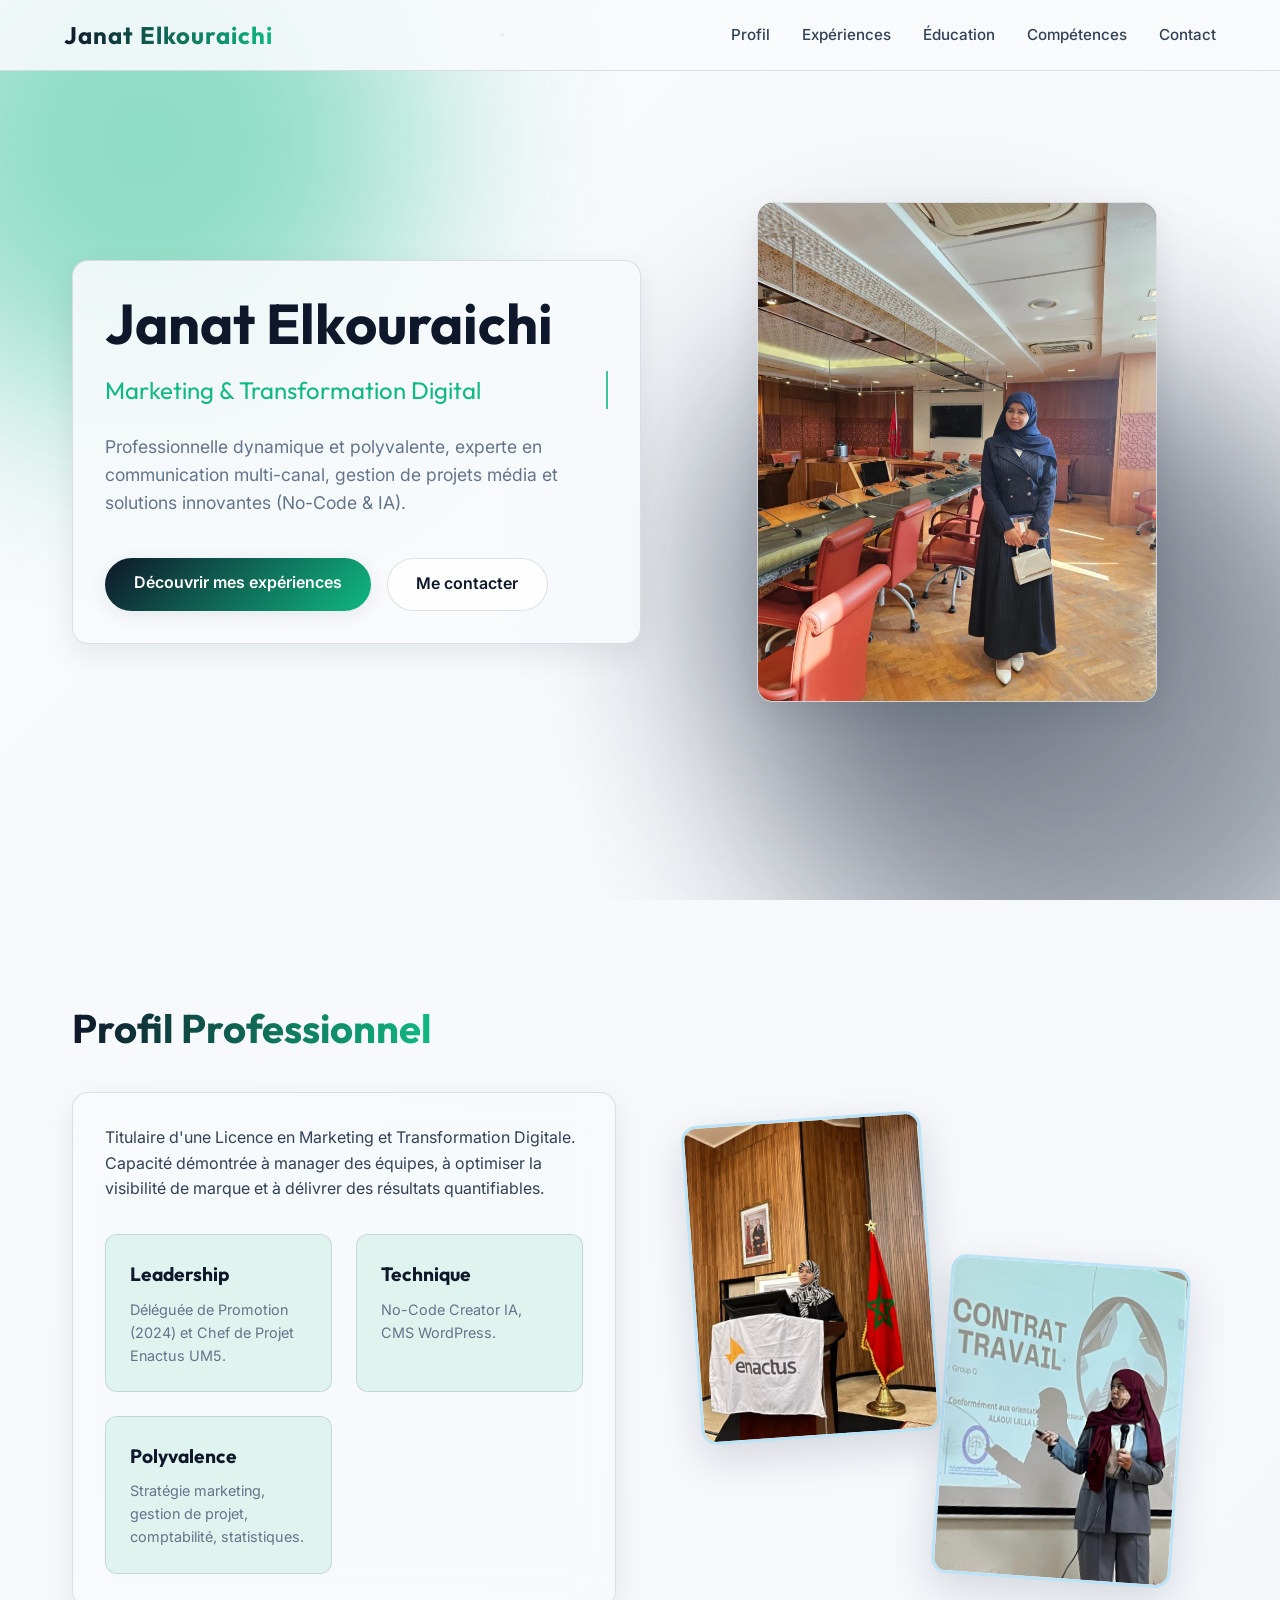
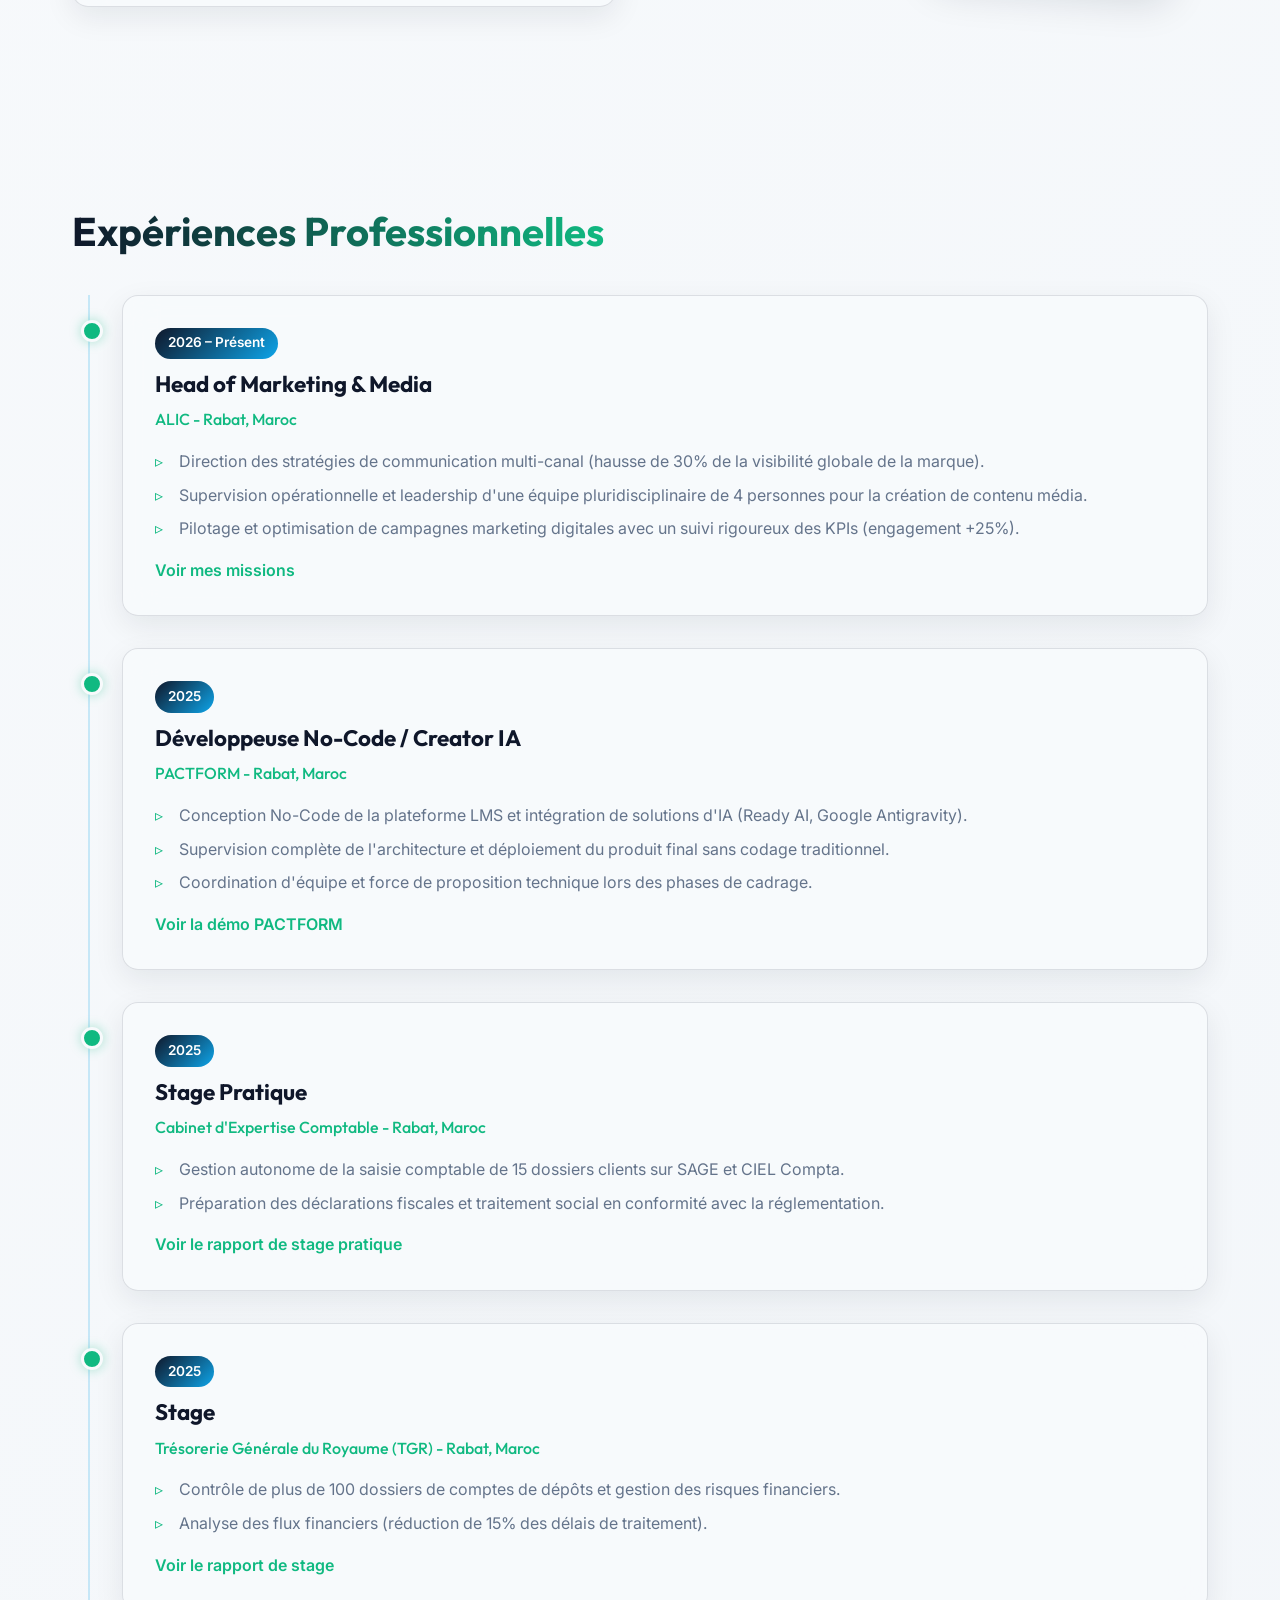
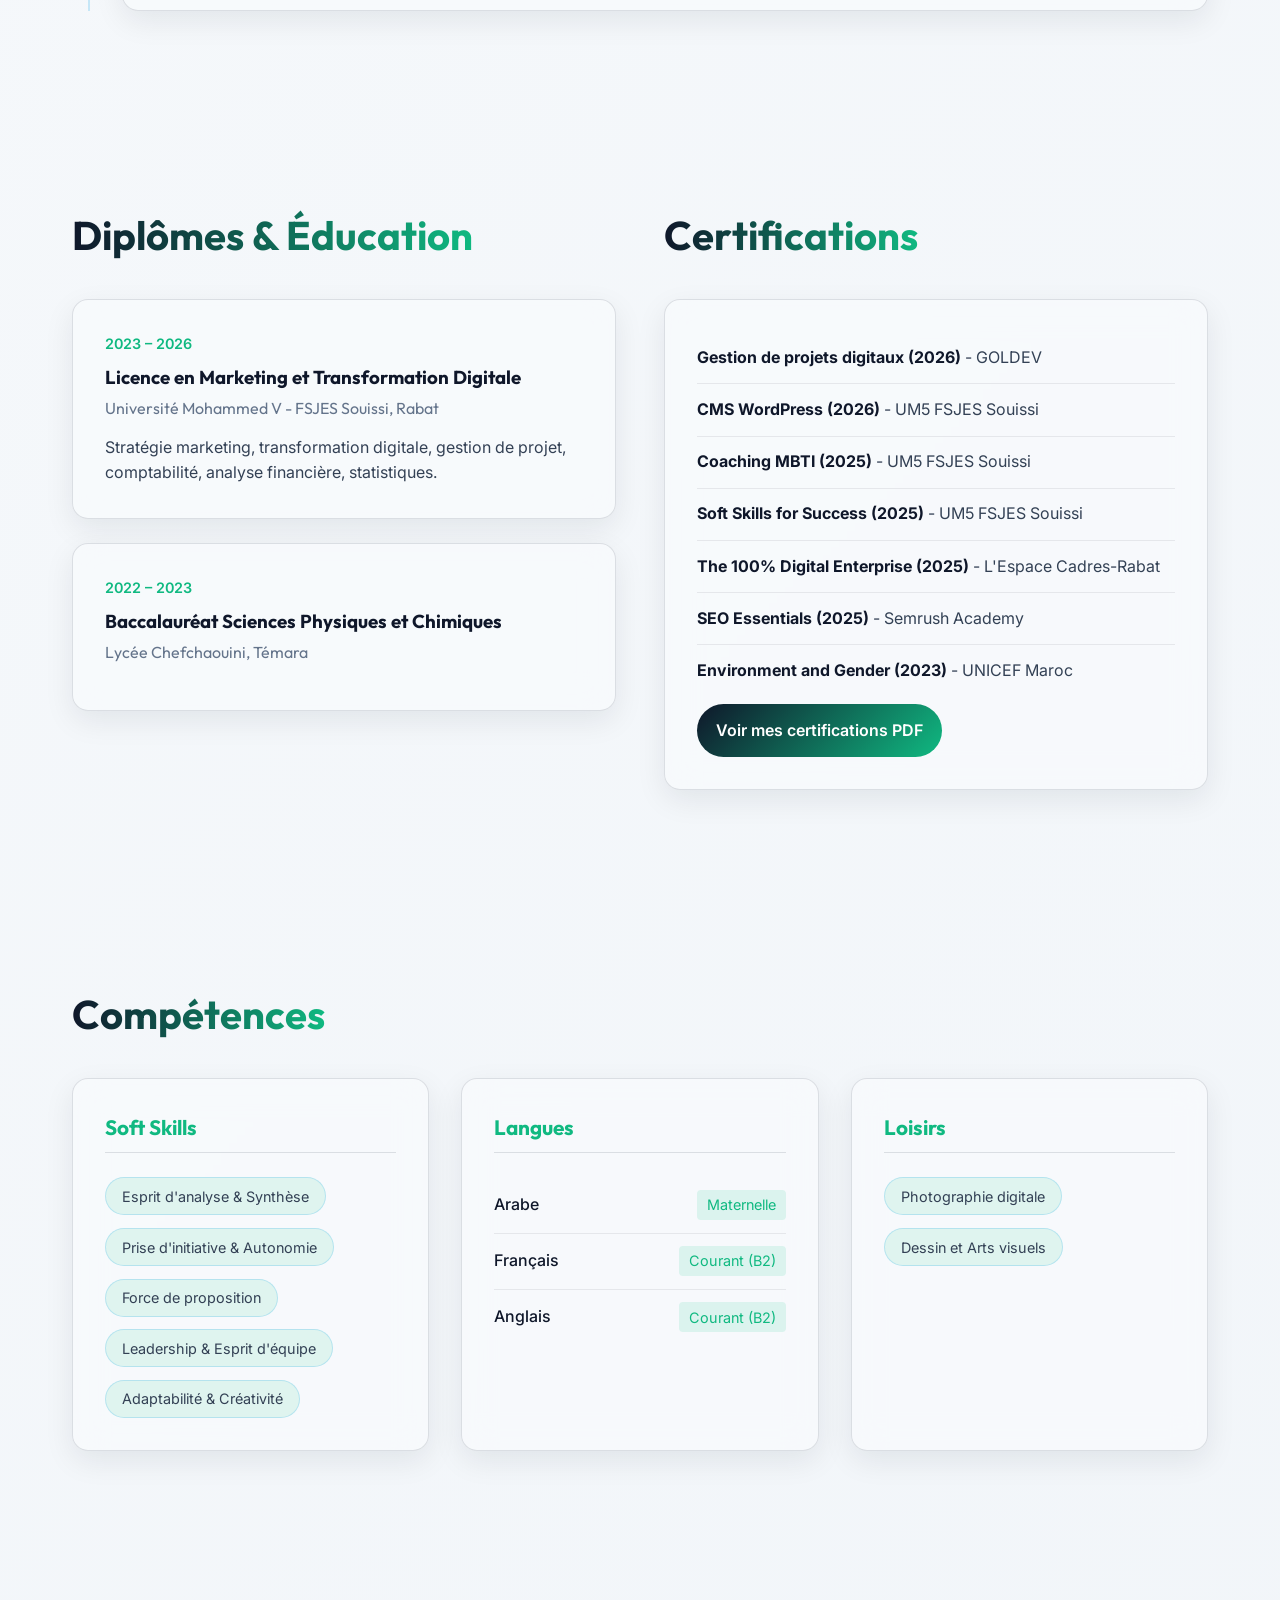
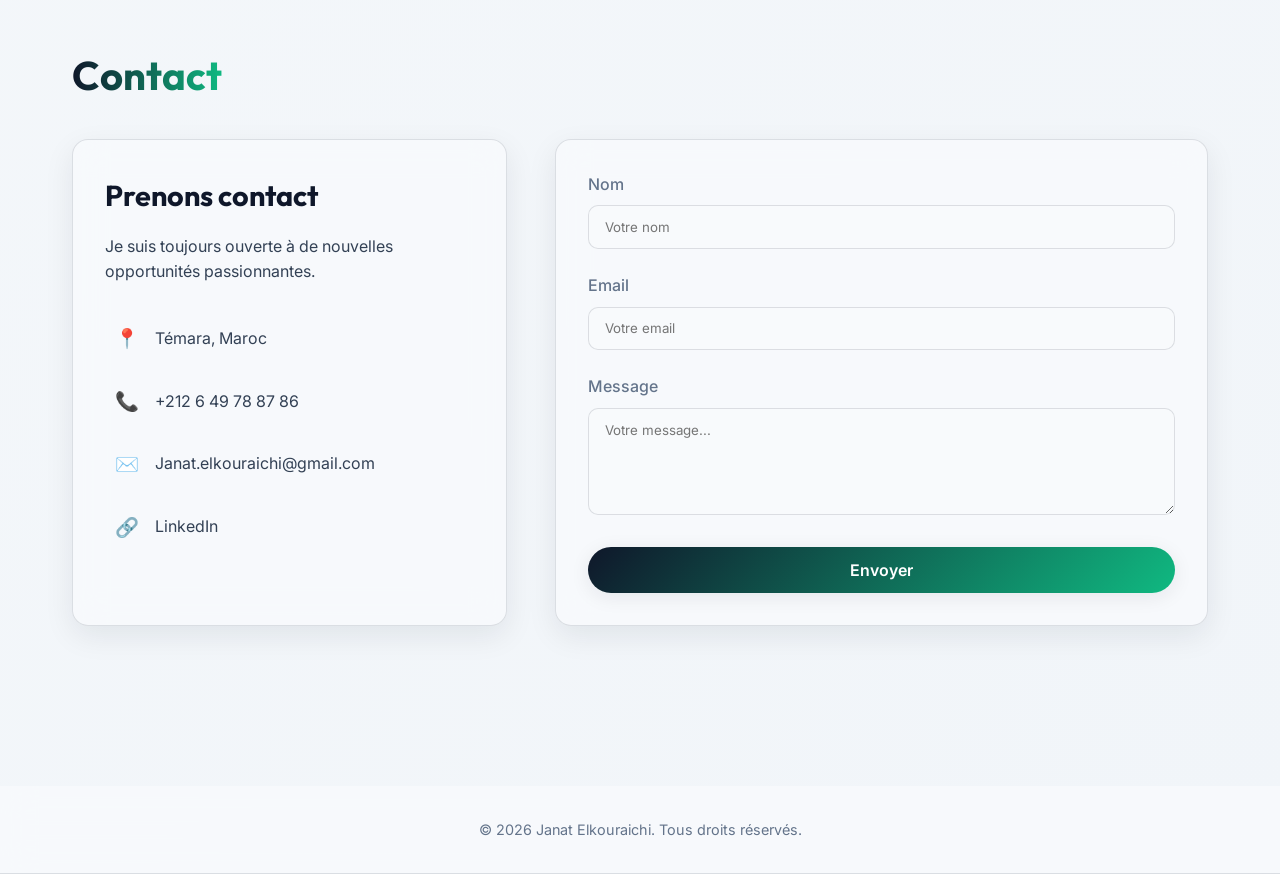
==== index.html @ 437ca08c "Enhance contact form functionality with async submission and user feedback" ====
<!DOCTYPE html>
<html lang="fr">
<head>
    <meta charset="UTF-8">
    <meta name="viewport" content="width=device-width, initial-scale=1.0">
    <title>Janat Elkouraichi - Portfolio</title>
    <link rel="preconnect" href="https://fonts.googleapis.com">
    <link rel="preconnect" href="https://fonts.gstatic.com" crossorigin>
    <link href="https://fonts.googleapis.com/css2?family=Inter:wght@300;400;500;600;700&family=Outfit:wght@400;600;700&display=swap" rel="stylesheet">
    <link rel="stylesheet" href="style.css">
</head>
<body>
    <div class="background-elements">
        <div class="blob blob-1"></div>
        <div class="blob blob-2"></div>
        <div class="blob blob-3"></div>
    </div>

    <nav class="navbar">
        <div class="nav-container glass">
            <a href="#" class="logo">Janat Elkouraichi</a>            <button class="nav-toggle" aria-label="Ouvrir le menu" aria-expanded="false">
                <span></span>
                <span></span>
                <span></span>
            </button>            <ul class="nav-links">
                <li><a href="#about">Profil</a></li>
                <li><a href="#experience">Expériences</a></li>
                <li><a href="#education">Éducation</a></li>
                <li><a href="#skills">Compétences</a></li>
                <li><a href="#contact">Contact</a></li>
            </ul>
        </div>
    </nav>

    <main id="top" class="container">
        <!-- Hero Section -->
        <section id="hero" class="hero section">
            <div class="hero-content glass-card fade-in">
                <h1>Janat Elkouraichi</h1>
                <h2>Marketing & Transformation Digitale</h2>
                <p>Professionnelle dynamique et polyvalente, experte en communication multi-canal, gestion de projets média et solutions innovantes (No-Code & IA).</p>
                <div class="cta-buttons">
                    <a href="#experience" class="btn btn-primary">Découvrir mes expériences</a>
                    <a href="#contact" class="btn btn-secondary">Me contacter</a>
                </div>
            </div>
            <div class="hero-image fade-in delay-1">
                <div class="image-wrapper glass-card p-0">
                   <!-- Photo of Janat -->
                   <img src="profile.jpg" alt="Janat Elkouraichi" style="object-position: top;" />
                </div>
            </div>
        </section>

        <!-- About / Profile Section -->
        <section id="about" class="section">
            <div class="section-header fade-in">
                <h2 class="title">Profil Professionnel</h2>
            </div>
            <div class="grid-2">
                <div class="about-content glass-card fade-in delay-1">
                    <p>Titulaire d'une Licence en Marketing et Transformation Digitale. Capacité démontrée à manager des équipes, à optimiser la visibilité de marque et à délivrer des résultats quantifiables.</p>
                    
                    <div class="about-highlights">
                        <div class="highlight-item">
                            <h3>Leadership</h3>
                            <p>Déléguée de Promotion (2024) et Chef de Projet Enactus UM5.</p>
                        </div>
                        <div class="highlight-item">
                            <h3>Technique</h3>
                            <p>No-Code Creator IA, CMS WordPress.</p>
                        </div>
                        <div class="highlight-item">
                            <h3>Polyvalence</h3>
                            <p>Stratégie marketing, gestion de projet, comptabilité, statistiques.</p>
                        </div>
                    </div>
                </div>
                <div class="about-gallery fade-in delay-2">
                    <img src="enactus.jpg" alt="Janat at Enactus" class="gallery-img img-1 float-anim">
                    <img src="presentation.jpg" alt="Janat presenting" class="gallery-img img-2 float-anim delay-2">
                </div>
            </div>
        </section>

        <!-- Experience Section -->
        <section id="experience" class="section">
            <div class="section-header fade-in">
                <h2 class="title">Expériences Professionnelles</h2>
            </div>
            <div class="timeline">
                <div class="timeline-item glass-card fade-in delay-1">
                    <div class="timeline-date">2026 – Présent</div>
                    <h3 class="timeline-title">Head of Marketing & Media</h3>
                    <h4 class="timeline-company">ALIC - Rabat, Maroc</h4>
                    <ul>
                        <li>Direction des stratégies de communication multi-canal (hausse de 30% de la visibilité globale de la marque).</li>
                        <li>Supervision opérationnelle et leadership d'une équipe pluridisciplinaire de 4 personnes pour la création de contenu média.</li>
                        <li>Pilotage et optimisation de campagnes marketing digitales avec un suivi rigoureux des KPIs (engagement +25%).</li>
                    </ul>
                    <p style="margin-top: 1rem;"><a href="https://drive.google.com/file/d/1-Y9lZAb0oGQHAtSRMPZthnnesTGtHN_x/view?usp=drivesdk" target="_blank" rel="noopener noreferrer" style="color: var(--accent); font-weight: 600; text-decoration: none;">Voir mes missions</a></p>
                </div>
                
                <div class="timeline-item glass-card fade-in delay-2">
                    <div class="timeline-date">2025</div>
                    <h3 class="timeline-title">Développeuse No-Code / Creator IA</h3>
                    <h4 class="timeline-company">PACTFORM - Rabat, Maroc</h4>
                    <ul>
                        <li>Conception No-Code de la plateforme LMS et intégration de solutions d'IA (Ready AI, Google Antigravity).</li>
                        <li>Supervision complète de l'architecture et déploiement du produit final sans codage traditionnel.</li>
                        <li>Coordination d'équipe et force de proposition technique lors des phases de cadrage.</li>
                    </ul>                    <p style="margin-top: 1rem;"><a href="https://share.google/BtrpW6RFjWKvcVA5F" target="_blank" rel="noopener noreferrer" style="color: var(--accent); font-weight: 600; text-decoration: none;">Voir la démo PACTFORM</a></p>                </div>

                <div class="timeline-item glass-card fade-in delay-3">
                    <div class="timeline-date">2025</div>
                    <h3 class="timeline-title">Stage Pratique</h3>
                    <h4 class="timeline-company">Cabinet d'Expertise Comptable - Rabat, Maroc</h4>
                    <ul>
                        <li>Gestion autonome de la saisie comptable de 15 dossiers clients sur SAGE et CIEL Compta.</li>
                        <li>Préparation des déclarations fiscales et traitement social en conformité avec la réglementation.</li>
                    </ul>
                    <p style="margin-top: 1rem;"><a href="https://drive.google.com/file/d/1snNIpuvTlCOHzDoHXBgx4QS0AJBR9Tos/view?usp=drive_link" target="_blank" rel="noopener noreferrer" style="color: var(--accent); font-weight: 600; text-decoration: none;">Voir le rapport de stage pratique</a></p>
                </div>

                 <div class="timeline-item glass-card fade-in delay-4">
                    <div class="timeline-date">2025</div>
                    <h3 class="timeline-title">Stage</h3>
                    <h4 class="timeline-company">Trésorerie Générale du Royaume (TGR) - Rabat, Maroc</h4>
                    <ul>
                        <li>Contrôle de plus de 100 dossiers de comptes de dépôts et gestion des risques financiers.</li>
                        <li>Analyse des flux financiers (réduction de 15% des délais de traitement).</li>
                    </ul>
                    <p style="margin-top: 1rem;"><a href="https://drive.google.com/file/d/1s0iiBB6T0GAGuLmWzcygB-jOhlgVVh3F/view?usp=drive_link" target="_blank" rel="noopener noreferrer" style="color: var(--accent); font-weight: 600; text-decoration: none;">Voir le rapport de stage</a></p>
                </div>
            </div>
        </section>

        <!-- Education & Certifications -->
        <section id="education" class="section grid-2">
            <div>
                <div class="section-header fade-in">
                    <h2 class="title">Diplômes & Éducation</h2>
                </div>
                <div class="education-list fade-in delay-1">
                    <div class="edu-item glass-card">
                        <div class="edu-year">2023 – 2026</div>
                        <h3>Licence en Marketing et Transformation Digitale</h3>
                        <h4>Université Mohammed V - FSJES Souissi, Rabat</h4>
                        <p>Stratégie marketing, transformation digitale, gestion de projet, comptabilité, analyse financière, statistiques.</p>
                    </div>
                    <div class="edu-item glass-card">
                        <div class="edu-year">2022 – 2023</div>
                        <h3>Baccalauréat Sciences Physiques et Chimiques</h3>
                        <h4>Lycée Chefchaouini, Témara</h4>
                    </div>
                </div>
            </div>

            <div>
                <div class="section-header fade-in">
                    <h2 class="title">Certifications</h2>
                </div>
                <div class="cert-list glass-card fade-in delay-2">
                    <ul>
                        <li><strong>Gestion de projets digitaux (2026)</strong> - GOLDEV</li>
                        <li><strong>CMS WordPress (2026)</strong> - UM5 FSJES Souissi</li>
                        <li><strong>Coaching MBTI (2025)</strong> - UM5 FSJES Souissi</li>
                        <li><strong>Soft Skills for Success (2025)</strong> - UM5 FSJES Souissi</li>
                        <li><strong>The 100% Digital Enterprise (2025)</strong> - L'Espace Cadres-Rabat</li>
                        <li><strong>SEO Essentials (2025)</strong> - Semrush Academy</li>
                        <li><strong>Environment and Gender (2023)</strong> - UNICEF Maroc</li>
                    </ul>
                    <a href="https://drive.google.com/drive/folders/15uvv-qBtk4iXQ_77C8LG5f-rL5Tu3Z-B" target="_blank" rel="noopener noreferrer" class="cert-link">
                        Voir mes certifications PDF
                    </a>
                </div>
            </div>
        </section>

        <!-- Skills Section -->
        <section id="skills" class="section">
            <div class="section-header fade-in">
                <h2 class="title">Compétences</h2>
            </div>
            
            <div class="skills-grid fade-in delay-1">
                <div class="skill-category glass-card">
                    <h3>Soft Skills</h3>
                    <ul class="tag-list">
                        <li class="tag">Esprit d'analyse & Synthèse</li>
                        <li class="tag">Prise d'initiative & Autonomie</li>
                        <li class="tag">Force de proposition</li>
                        <li class="tag">Leadership & Esprit d'équipe</li>
                        <li class="tag">Adaptabilité & Créativité</li>
                    </ul>
                </div>
                
                <div class="skill-category glass-card">
                    <h3>Langues</h3>
                    <div class="lang-item">
                        <span class="lang-name">Arabe</span>
                        <span class="lang-level">Maternelle</span>
                    </div>
                    <div class="lang-item">
                        <span class="lang-name">Français</span>
                        <span class="lang-level">Courant (B2)</span>
                    </div>
                    <div class="lang-item">
                        <span class="lang-name">Anglais</span>
                        <span class="lang-level">Courant (B2)</span>
                    </div>
                </div>

                <div class="skill-category glass-card">
                    <h3>Loisirs</h3>
                    <ul class="tag-list">
                        <li class="tag">Photographie digitale</li>
                        <li class="tag">Dessin et Arts visuels</li>
                    </ul>
                </div>
            </div>
        </section>

        <!-- Contact Section -->
        <section id="contact" class="section">
             <div class="section-header fade-in">
                <h2 class="title">Contact</h2>
            </div>
            
            <div class="contact-grid">
                <div class="contact-info glass-card fade-in delay-1">
                    <h3>Prenons contact</h3>
                    <p>Je suis toujours ouverte à de nouvelles opportunités passionnantes.</p>
                    
                    <div class="contact-details">
                        <div class="contact-row">
                            <span class="icon">📍</span>
                            <span>Témara, Maroc</span>
                        </div>
                        <div class="contact-row">
                            <span class="icon">📞</span>
                            <span>+212 6 49 78 87 86</span>
                        </div>
                        <div class="contact-row">
                            <span class="icon">✉️</span>
                            <a href="mailto:Janat.elkouraichi@gmail.com">Janat.elkouraichi@gmail.com</a>
                        </div>
                        <div class="contact-row">
                            <span class="icon">🔗</span>
                            <a href="https://linkedin.com/in/janat-elkouraichi" target="_blank">LinkedIn</a>
                        </div>
                    </div>
                </div>

                <form class="contact-form glass-card fade-in delay-2" action="" method="post">
                    <div class="form-group">
                        <label for="name">Nom</label>
                        <input type="text" id="name" name="name" placeholder="Votre nom" required>
                    </div>
                    <div class="form-group">
                        <label for="email">Email</label>
                        <input type="email" id="email" name="email" placeholder="Votre email" required>
                    </div>
                    <div class="form-group">
                        <label for="message">Message</label>
                        <textarea id="message" rows="5" placeholder="Votre message..." required></textarea>
                    </div>
                    <div id="form-message" class="form-message" aria-live="polite"></div>
                    <button type="submit" class="btn btn-primary w-full">Envoyer</button>
                </form>
            </div>
        </section>
    </main>

    <footer class="footer glass">
        <p>&copy; 2026 Janat Elkouraichi. Tous droits réservés.</p>
    </footer>

    <a href="#top" class="back-to-top" aria-label="Retour en haut">↑</a>

    <script src="script.js"></script>
</body>
</html>
---- style.css ----
:root {
    /* خلفية الصفحة: أوف وايت بارد وهادئ */
    --bg-color: #F8FAFC;
    --bg-body: #F8FAFC;
    --surface-color: #FFFFFF;
    --text-color: #334155;

    /* اللون الرئيسي: نيلي عميق */
    --primary: #0F172A;

    /* لون التمييز الأساسي: ساج غرين هادئ */
    --accent: #10B981;

    /* لون ثانوي للأزرار والتفاصيل: تيال / أزرق-muted */
    --accent-secondary: #0EA5E9;

    /* خلفية البطاقات والأقسام: أبيض ناعم جداً */
    --bg-card: #FFFFFF;

    /* لون الحدود والفواصل: رمادي بارد ناعم */
    --border-color: #E2E8F0;

    --text-muted: #64748B;
    --heading-color: #0F172A;
    --primary-color: #0F172A;
    --primary-light: #10B981;
    --accent-blue: #0EA5E9;
    --primary-royal: #1E293B;
    --deep-blue: #1E293B;
    --deep-blue-light: #334155;
    --primary-gradient: linear-gradient(135deg, #0F172A 0%, #10B981 100%);
    --glass-bg: rgba(248, 250, 252, 0.9);
    --glass-border: rgba(15, 23, 42, 0.12);
    --shadow-soft: rgba(15, 23, 42, 0.08);
    --shadow-accent: rgba(16, 185, 129, 0.18);

    /* Typography */
    --font-main: 'Inter', sans-serif;
    --font-heading: 'Outfit', sans-serif;

    /* Spacing & Sizes */
    --max-width: 1200px;
    --border-radius: 16px;
    --transition: all 0.4s cubic-bezier(0.4, 0, 0.2, 1);
}

* {
    margin: 0;
    padding: 0;
    box-sizing: border-box;
}

html {
    scroll-behavior: smooth;
}

body {
    font-family: var(--font-main);
    background: linear-gradient(135deg, #F8FAFC 0%, #F1F5F9 100%);
    color: var(--text-color);
    line-height: 1.6;
    overflow-x: hidden;
    position: relative;
}

/* ===== Animated Background Blobs ===== */
.background-elements {
    position: fixed;
    top: 0;
    left: 0;
    width: 100vw;
    height: 100vh;
    z-index: -1;
    overflow: hidden;
}

.blob {
    position: absolute;
    filter: blur(100px);
    opacity: 0.45;
    animation: float 25s infinite alternate ease-in-out;
}

.blob-1 {
    top: -15%;
    left: -10%;
    width: 550px;
    height: 550px;
    background: var(--primary-light);
    border-radius: 50%;
}

.blob-2 {
    bottom: -15%;
    right: -10%;
    width: 650px;
    height: 650px;
    background: var(--deep-blue);
    border-radius: 50%;
    animation-delay: -7s;
}

.blob-3 {
    top: 35%;
    left: 55%;
    width: 450px;
    height: 450px;
    background: var(--primary-royal);
    border-radius: 50%;
    animation-delay: -14s;
}

@keyframes float {
    0% { transform: translate(0, 0) rotate(0deg) scale(1); }
    33% { transform: translate(60px, -40px) rotate(10deg) scale(1.05); }
    66% { transform: translate(-30px, 70px) rotate(-5deg) scale(0.95); }
    100% { transform: translate(100px, 50px) rotate(20deg) scale(1.02); }
}

/* ===== Glassmorphism ===== */
.glass {
    background: rgba(248, 250, 252, 0.9);
    backdrop-filter: blur(16px);
    -webkit-backdrop-filter: blur(16px);
    border-bottom: 1px solid var(--glass-border);
}

.glass-card {
    background: var(--glass-bg);
    backdrop-filter: blur(16px);
    -webkit-backdrop-filter: blur(16px);
    border: 1px solid var(--glass-border);
    border-radius: var(--border-radius);
    padding: 2rem;
    transition: var(--transition);
    box-shadow: 0 10px 30px var(--shadow-soft);
}

.glass-card:hover {
    transform: translateY(-6px);
    border-color: var(--primary-light);
    box-shadow: 0 18px 42px var(--shadow-accent);
}

.p-0 {
    padding: 0;
}

/* ===== Typography ===== */
h1, h2, h3, h4, h5, h6, .logo {
    font-family: var(--font-heading);
    color: var(--heading-color);
}

.title {
    font-size: 2.5rem;
    font-weight: 700;
    margin-bottom: 2rem;
    background: linear-gradient(90deg, var(--primary) 0%, var(--accent) 100%);
    -webkit-background-clip: text;
    -webkit-text-fill-color: transparent;
    display: inline-block;
}

@keyframes shimmer-text {
    0% { background-position: 0% 50%; }
    50% { background-position: 100% 50%; }
    100% { background-position: 0% 50%; }
}

/* ===== Layout ===== */
.container {
    max-width: var(--max-width);
    margin: 0 auto;
    padding: 0 2rem;
}

.section {
    padding: 6rem 0;
}

.projects-grid {
    display: grid;
    grid-template-columns: repeat(auto-fit, minmax(280px, 1fr));
    gap: 1.25rem;
    margin-top: 2rem;
}

.project-card {
    background: #FCFBF9;
    border: 1px solid rgba(38, 38, 38, 0.1);
    border-radius: 14px;
    padding: 1.5rem;
    transition: transform 0.3s ease, border-color 0.3s ease, box-shadow 0.3s ease;
    box-shadow: 0 10px 30px rgba(38, 38, 38, 0.06);
}

.project-card:hover {
    transform: translateY(-5px);
    border-color: var(--accent);
    box-shadow: 0 18px 40px rgba(2, 132, 199, 0.16);
}

.project-card h3 {
    color: var(--primary);
    margin-bottom: 0.75rem;
}

.project-card p {
    color: var(--text-muted);
    margin-bottom: 1rem;
}

.project-card .btn {
    margin-top: 0.25rem;
}

.grid-2 {
    display: grid;
    grid-template-columns: 1fr 1fr;
    gap: 3rem;
}

@media (max-width: 768px) {
    .grid-2 {
        grid-template-columns: 1fr;
    }
}

/* ===== Navbar ===== */
.navbar {
    position: fixed;
    top: 0;
    width: 100%;
    z-index: 1000;
    transition: var(--transition);
}

.nav-container {
    display: flex;
    justify-content: space-between;
    align-items: center;
    padding: 1rem 5%;
}

.logo {
    font-size: 1.5rem;
    font-weight: 700;
    color: var(--heading-color);
    text-decoration: none;
    letter-spacing: 1px;
    background: linear-gradient(90deg, var(--primary-color), var(--primary-light));
    -webkit-background-clip: text;
    -webkit-text-fill-color: transparent;
    transition: var(--transition);
}

.logo:hover {
    opacity: 0.85;
    transform: scale(1.02);
}

.nav-links {
    list-style: none;
    display: flex;
    gap: 2rem;
}

.nav-links a {
    color: var(--text-color);
    text-decoration: none;
    font-size: 0.95rem;
    font-weight: 500;
    transition: var(--transition);
    position: relative;
}

.nav-links a::after {
    content: '';
    position: absolute;
    bottom: -4px;
    left: 0;
    width: 0%;
    height: 2px;
    background: var(--primary-gradient);
    transition: width 0.4s ease;
}

.nav-links a:hover::after {
    width: 100%;
}

.nav-links a:hover {
    color: var(--primary-light);
}

/* ===== Hero Section ===== */
.hero {
    min-height: 100vh;
    display: flex;
    align-items: center;
    gap: 4rem;
    padding-top: 100px;
}

.hero-content {
    flex: 1;
}

.hero-content h1 {
    font-size: 3.5rem;
    line-height: 1.1;
    margin-bottom: 1rem;
    color: var(--heading-color);
    animation: slide-in-left 1s cubic-bezier(0.4, 0, 0.2, 1) both;
}

@keyframes slide-in-left {
    0% { opacity: 0; transform: translateX(-60px); }
    100% { opacity: 1; transform: translateX(0); }
}

.hero-content h2 {
    font-size: 1.5rem;
    color: var(--primary-light);
    font-weight: 400;
    margin-bottom: 1.5rem;
    animation: slide-in-left 1s 0.2s cubic-bezier(0.4, 0, 0.2, 1) both;
}

.hero-content p {
    font-size: 1.1rem;
    margin-bottom: 2.5rem;
    color: var(--text-muted);
    animation: slide-in-left 1s 0.4s cubic-bezier(0.4, 0, 0.2, 1) both;
}

.hero-image {
    flex: 1;
    display: flex;
    justify-content: center;
    animation: slide-in-right 1s 0.3s cubic-bezier(0.4, 0, 0.2, 1) both;
}

@keyframes slide-in-right {
    0% { opacity: 0; transform: translateX(60px); }
    100% { opacity: 1; transform: translateX(0); }
}

.image-wrapper {
    overflow: hidden;
    max-width: 400px;
    border-radius: var(--border-radius);
    aspect-ratio: 4/5;
    position: relative;
}

.image-wrapper::before {
    content: '';
    position: absolute;
    inset: -2px;
    border-radius: var(--border-radius);
    background: var(--primary-gradient);
    z-index: -1;
    animation: rotate-border 6s linear infinite;
}

@keyframes rotate-border {
    0% { filter: hue-rotate(0deg); }
    100% { filter: hue-rotate(360deg); }
}

.image-wrapper img {
    width: 100%;
    height: 100%;
    object-fit: cover;
    transition: transform 0.6s cubic-bezier(0.4, 0, 0.2, 1);
}

.image-wrapper:hover img {
    transform: scale(1.08);
}

/* ===== Buttons ===== */
.btn {
    display: inline-block;
    padding: 0.8rem 1.8rem;
    border-radius: 999px;
    font-weight: 600;
    text-decoration: none;
    transition: var(--transition);
    cursor: pointer;
    border: none;
    font-family: var(--font-main);
    font-size: 1rem;
    position: relative;
    overflow: hidden;
}

.btn::after {
    content: '';
    position: absolute;
    top: 50%;
    left: 50%;
    width: 0;
    height: 0;
    border-radius: 50%;
    background: rgba(255, 255, 255, 0.2);
    transform: translate(-50%, -50%);
    transition: width 0.6s ease, height 0.6s ease;
}

.btn:hover::after {
    width: 300px;
    height: 300px;
}

.btn-primary {
    background: var(--primary-gradient);
    color: #fff;
    box-shadow: 0 4px 20px var(--shadow-soft);
}

.btn-primary:hover {
    box-shadow: 0 8px 30px var(--shadow-accent);
    transform: translateY(-3px);
}

.btn-secondary {
    background: rgba(255, 255, 255, 0.9);
    color: var(--heading-color);
    border: 1px solid var(--glass-border);
}

.btn-secondary:hover {
    background: rgba(16, 185, 129, 0.12);
    border-color: var(--primary-light);
    transform: translateY(-3px);
}

.cta-buttons {
    display: flex;
    gap: 1rem;
    animation: slide-in-left 1s 0.6s cubic-bezier(0.4, 0, 0.2, 1) both;
}

.w-full {
    width: 100%;
}

/* ===== About Section ===== */
.about-highlights {
    display: grid;
    grid-template-columns: repeat(auto-fit, minmax(200px, 1fr));
    gap: 1.5rem;
    margin-top: 2rem;
}

.highlight-item {
    background: rgba(16, 185, 129, 0.1);
    padding: 1.5rem;
    border-radius: 12px;
    border: 1px solid var(--glass-border);
    transition: var(--transition);
}

.highlight-item:hover {
    background: rgba(14, 165, 233, 0.12);
    transform: translateY(-4px);
    box-shadow: 0 8px 25px var(--shadow-accent);
}

.highlight-item h3 {
    color: var(--primary-color);
    margin-bottom: 0.5rem;
    font-size: 1.2rem;
}

.highlight-item p {
    font-size: 0.9rem;
    color: var(--text-muted);
}

/* ===== About Gallery ===== */
.about-gallery {
    position: relative;
    height: 100%;
    min-height: 400px;
    display: flex;
    justify-content: center;
    align-items: center;
}

.gallery-img {
    position: absolute;
    border-radius: var(--border-radius);
    border: 3px solid rgba(14, 165, 233, 0.25);
    box-shadow: 0 15px 40px rgba(15, 23, 42, 0.14);
    object-fit: cover;
    transition: all 0.5s cubic-bezier(0.4, 0, 0.2, 1);
}

.img-1 {
    width: 240px;
    height: 320px;
    z-index: 3;
    left: 5%;
    top: 5%;
    transform: rotate(-4deg);
}
.img-2 {
    width: 240px;
    height: 320px;
    z-index: 2;
    right: 5%;
    bottom: 5%;
    transform: rotate(4deg);
}

.gallery-img:hover {
    z-index: 10;
    transform: scale(1.08) rotate(0deg) translateY(-10px) !important;
    border-color: var(--primary-light);
    box-shadow: 0 20px 50px rgba(16, 185, 129, 0.3);
}

/* ===== Timeline (Experience) ===== */
.timeline {
    position: relative;
    border-left: 2px solid rgba(14, 165, 233, 0.2);
    margin-left: 1rem;
    padding-left: 2rem;
    display: flex;
    flex-direction: column;
    gap: 2rem;
}

.timeline-item {
    position: relative;
}

.timeline-item::before {
    content: '';
    position: absolute;
    left: -2.65rem;
    top: 1.5rem;
    width: 16px;
    height: 16px;
    border-radius: 50%;
    background: var(--primary-light);
    border: 3px solid var(--bg-color);
    box-shadow: 0 0 12px rgba(16, 185, 129, 0.35);
    animation: pulse-dot 2s ease-in-out infinite;
}

@keyframes pulse-dot {
    0%, 100% { box-shadow: 0 0 6px rgba(16, 185, 129, 0.25); }
    50% { box-shadow: 0 0 18px rgba(14, 165, 233, 0.45); }
}

.timeline-date {
    display: inline-block;
    padding: 0.3rem 0.8rem;
    background: linear-gradient(135deg, var(--primary-color), var(--accent-blue));
    color: #ffffff;
    border-radius: 20px;
    font-size: 0.85rem;
    font-weight: 600;
    margin-bottom: 0.5rem;
}

.timeline-title {
    color: var(--heading-color);
    font-size: 1.4rem;
    margin-bottom: 0.3rem;
}

.timeline-company {
    color: var(--primary-light);
    font-size: 1rem;
    font-weight: 500;
    margin-bottom: 1rem;
}

.timeline-item ul {
    list-style: none;
    margin-left: 0;
}

.timeline-item ul li {
    position: relative;
    padding-left: 1.5rem;
    margin-bottom: 0.5rem;
    color: var(--text-muted);
}

.timeline-item ul li::before {
    content: '▹';
    position: absolute;
    left: 0;
    color: var(--primary-light);
}

/* ===== Education & Certs ===== */
.education-list {
    display: flex;
    flex-direction: column;
    gap: 1.5rem;
}

.edu-item h3 {
    color: var(--heading-color);
    margin: 0.5rem 0 0.2rem;
}

.edu-item h4 {
    color: var(--text-muted);
    font-weight: 400;
    margin-bottom: 0.8rem;
}

.edu-year {
    color: var(--primary-light);
    font-weight: 600;
    font-size: 0.9rem;
}

.cert-list ul {
    list-style: none;
}

.cert-list li {
    padding: 0.8rem 0;
    border-bottom: 1px solid rgba(15, 23, 42, 0.08);
    transition: var(--transition);
}

.cert-list li:hover {
    padding-left: 0.5rem;
    border-bottom-color: var(--primary-light);
}

.cert-list li:last-child {
    border-bottom: none;
}

.cert-list strong {
    color: var(--heading-color);
}

.cert-link {
    display: inline-block;
    margin-top: 0.5rem;
    padding: 0.85rem 1.2rem;
    border-radius: 999px;
    background: var(--primary-gradient);
    color: #fff;
    text-decoration: none;
    font-weight: 600;
    text-align: center;
    transition: var(--transition);
}

.cert-link:hover {
    transform: translateY(-3px);
    box-shadow: 0 8px 24px rgba(16, 185, 129, 0.25);
}

/* ===== Skills ===== */
.skills-grid {
    display: grid;
    grid-template-columns: repeat(auto-fit, minmax(280px, 1fr));
    gap: 2rem;
}

.skill-category h3 {
    color: var(--primary-light);
    margin-bottom: 1.5rem;
    font-size: 1.3rem;
    padding-bottom: 0.5rem;
    border-bottom: 1px solid var(--glass-border);
}

.tag-list {
    list-style: none;
    display: flex;
    flex-wrap: wrap;
    gap: 0.8rem;
}

.tag {
    background: rgba(16, 185, 129, 0.1);
    border: 1px solid rgba(14, 165, 233, 0.2);
    padding: 0.4rem 1rem;
    border-radius: 20px;
    font-size: 0.9rem;
    transition: var(--transition);
    cursor: default;
}

.tag:hover {
    background: rgba(14, 165, 233, 0.12);
    border-color: var(--primary-light);
    color: var(--heading-color);
    transform: translateY(-3px);
    box-shadow: 0 6px 20px var(--shadow-accent);
}

.lang-item {
    display: flex;
    justify-content: space-between;
    align-items: center;
    padding: 0.8rem 0;
    border-bottom: 1px solid rgba(15, 23, 42, 0.08);
    transition: var(--transition);
}

.lang-item:hover {
    padding-left: 0.3rem;
}

.lang-item:last-child {
    border-bottom: none;
}

.lang-name {
    color: var(--heading-color);
    font-weight: 500;
}

.lang-level {
    color: var(--primary-light);
    font-size: 0.9rem;
    background: rgba(16, 185, 129, 0.12);
    padding: 0.2rem 0.6rem;
    border-radius: 4px;
}

/* ===== Contact Section ===== */
.contact-grid {
    display: grid;
    grid-template-columns: 1fr 1.5fr;
    gap: 3rem;
}

@media (max-width: 768px) {
    .contact-grid {
        grid-template-columns: 1fr;
    }
}

.contact-info h3 {
    font-size: 1.8rem;
    color: var(--heading-color);
    margin-bottom: 1rem;
}

.contact-details {
    margin-top: 2rem;
    display: flex;
    flex-direction: column;
    gap: 1.2rem;
}

.contact-row {
    display: flex;
    align-items: center;
    gap: 1rem;
    transition: var(--transition);
    padding: 0.4rem 0.6rem;
    border-radius: 8px;
}

.contact-row:hover {
    background: rgba(16, 185, 129, 0.1);
    transform: translateX(6px);
}

.contact-row .icon {
    font-size: 1.2rem;
    display: inline-block;
    transition: var(--transition);
}

.contact-row:hover .icon {
    transform: scale(1.4) rotate(10deg);
}

.contact-row a {
    color: var(--text-color);
    text-decoration: none;
    transition: var(--transition);
}

.contact-row a:hover {
    color: var(--primary-light);
}

.form-group {
    margin-bottom: 1.5rem;
}

.form-group label {
    display: block;
    margin-bottom: 0.5rem;
    font-weight: 500;
    color: var(--text-muted);
}

.form-group input,
.form-group textarea {
    width: 100%;
    padding: 0.8rem 1rem;
    background: rgba(248, 250, 252, 0.95);
    border: 1px solid rgba(15, 23, 42, 0.12);
    border-radius: 10px;
    color: var(--text-color);
    font-family: var(--font-main);
    transition: var(--transition);
}

.form-group input:focus,
.form-group textarea:focus {
    outline: none;
    border-color: var(--accent);
    background: rgba(2, 132, 199, 0.08);
    box-shadow: 0 0 15px rgba(2, 132, 199, 0.14);
}

/* ===== Footer ===== */
.footer {
    text-align: center;
    padding: 2rem;
    margin-top: 4rem;
    color: var(--text-muted);
    font-size: 0.9rem;
}

.back-to-top {
    position: fixed;
    bottom: 25px;
    right: 25px;
    width: 44px;
    height: 44px;
    background: var(--primary);
    color: #fff;
    border-radius: 50%;
    display: flex;
    align-items: center;
    justify-content: center;
    text-decoration: none;
    box-shadow: 0 8px 20px rgba(30, 41, 59, 0.2);
    opacity: 0;
    visibility: hidden;
    transform: translateY(10px);
    transition: all 0.3s ease;
    z-index: 1200;
}

.back-to-top:hover {
    background: var(--accent);
    transform: translateY(-3px);
}

.back-to-top.visible {
    opacity: 1;
    visibility: visible;
    transform: translateY(0);
}

/* ===== Scroll Animations ===== */
.fade-in {
    opacity: 0;
    transform: translateY(30px);
    transition: opacity 0.8s cubic-bezier(0.4, 0, 0.2, 1), 
                transform 0.8s cubic-bezier(0.4, 0, 0.2, 1);
}

.fade-in.visible {
    opacity: 1;
    transform: translateY(0);
}

.delay-1 { transition-delay: 0.15s; }
.delay-2 { transition-delay: 0.3s; }
.delay-3 { transition-delay: 0.45s; }
.delay-4 { transition-delay: 0.6s; }

/* ===== Float Animation ===== */
@keyframes float-anim {
    0% { transform: translateY(0px) rotate(-4deg); }
    50% { transform: translateY(-18px) rotate(-2deg); }
    100% { transform: translateY(0px) rotate(-4deg); }
}

@keyframes float-anim-2 {
    0% { transform: translateY(0px) rotate(4deg); }
    50% { transform: translateY(-14px) rotate(2deg); }
    100% { transform: translateY(0px) rotate(4deg); }
}

.float-anim.img-1 {
    animation: float-anim 7s ease-in-out infinite;
}

.float-anim.img-2 {
    animation: float-anim-2 8s ease-in-out infinite;
}

/* ===== Responsive ===== */
@media (max-width: 992px) {
    .hero {
        flex-direction: column-reverse;
        text-align: center;
        padding-top: 120px;
    }

    .cta-buttons {
        justify-content: center;
    }

    .nav-links {
        display: none;
    }

    .about-gallery {
        min-height: 350px;
    }

    .img-1, .img-2 {
        width: 180px !important;
        height: 240px !important;
    }
}

@media (max-width: 480px) {
    .hero-content h1 {
        font-size: 2.2rem;
    }

    .title {
        font-size: 1.8rem;
    }

    .about-gallery {
        min-height: 280px;
    }

    .img-1, .img-2 {
        width: 150px !important;
        height: 200px !important;
    }
}
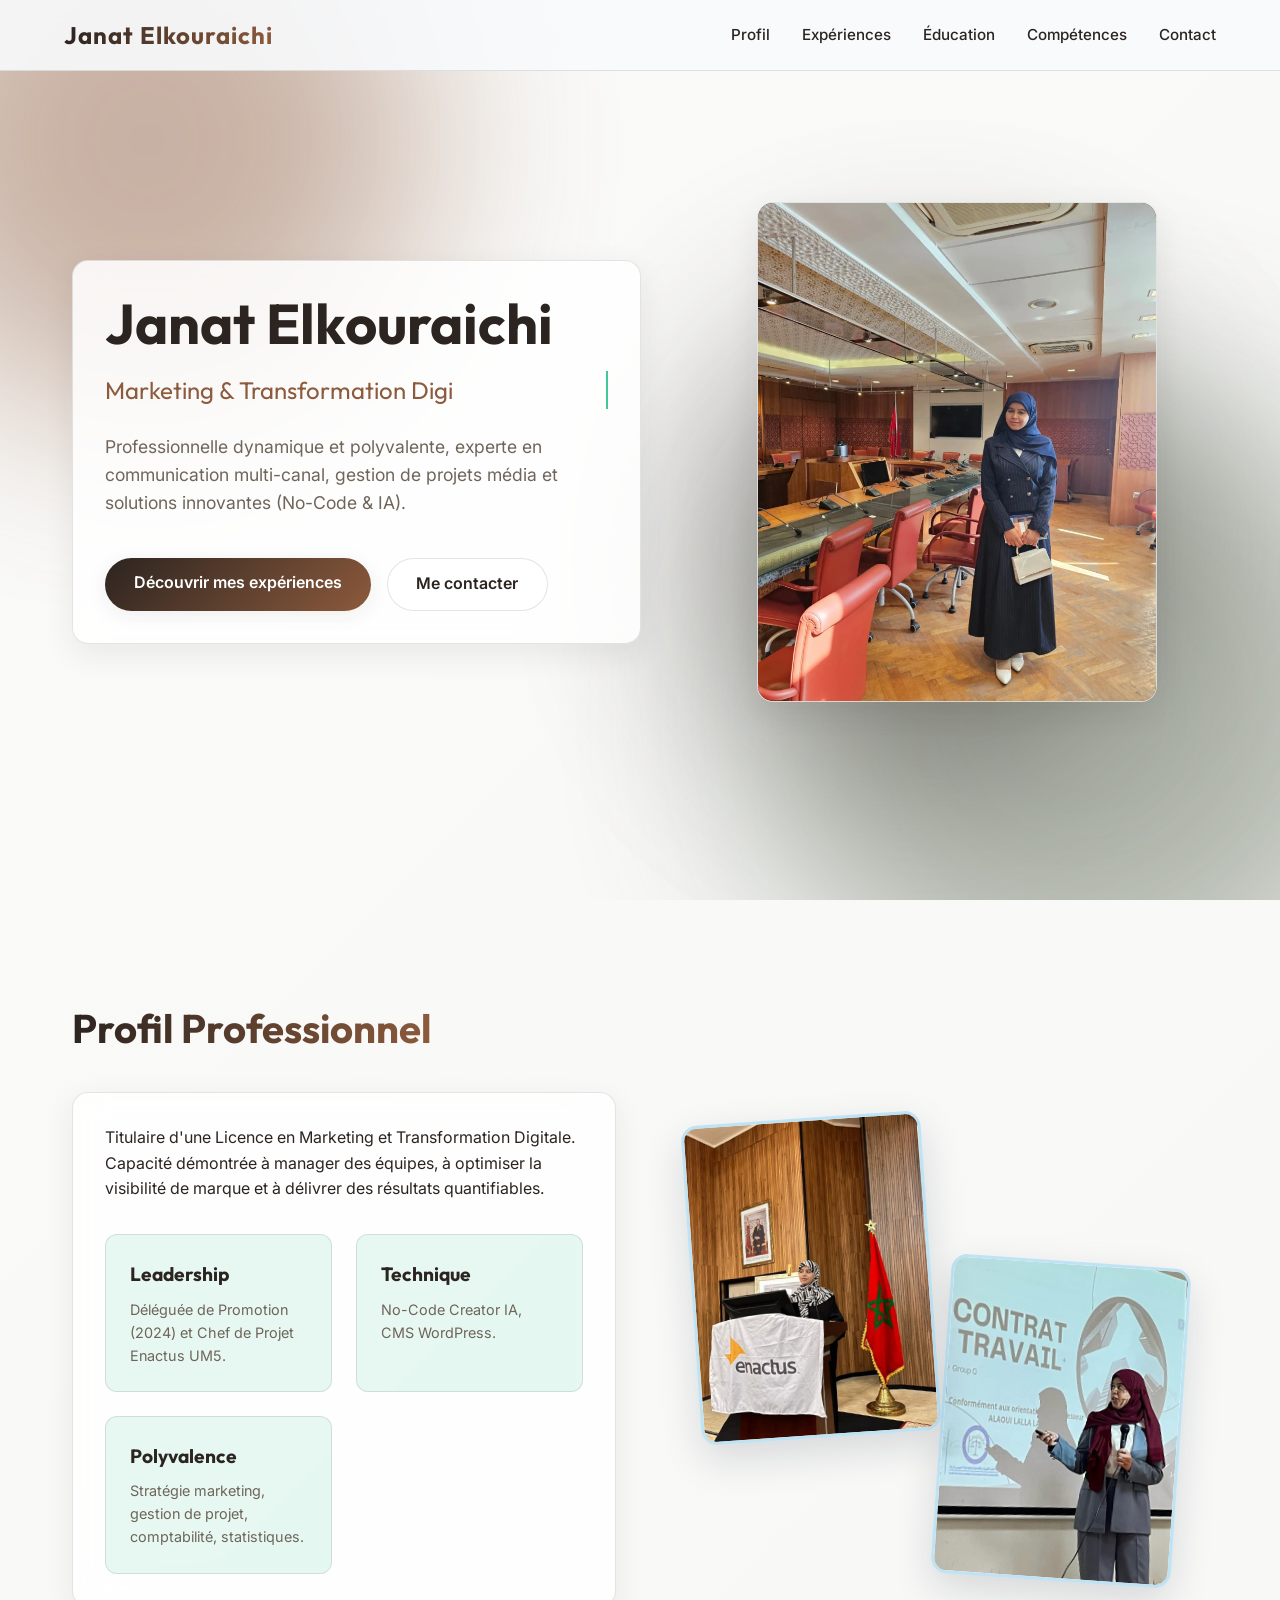
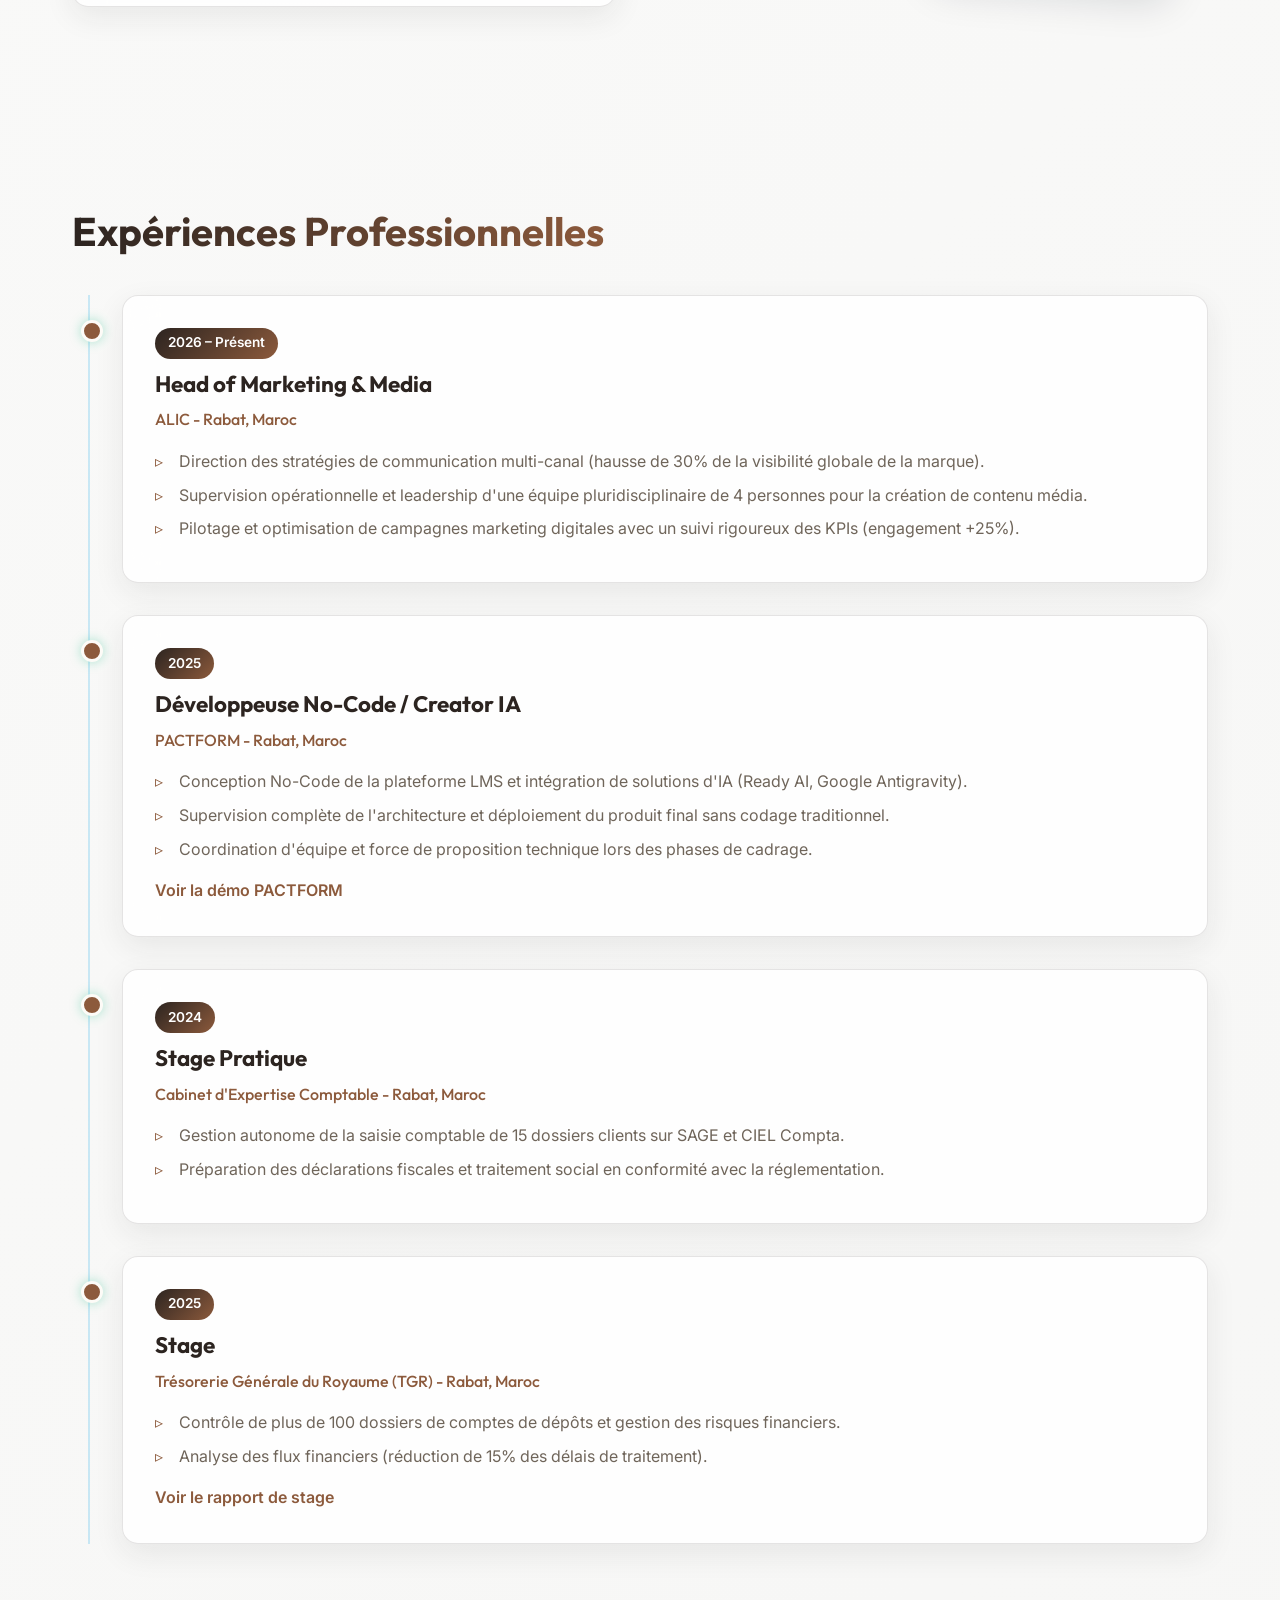
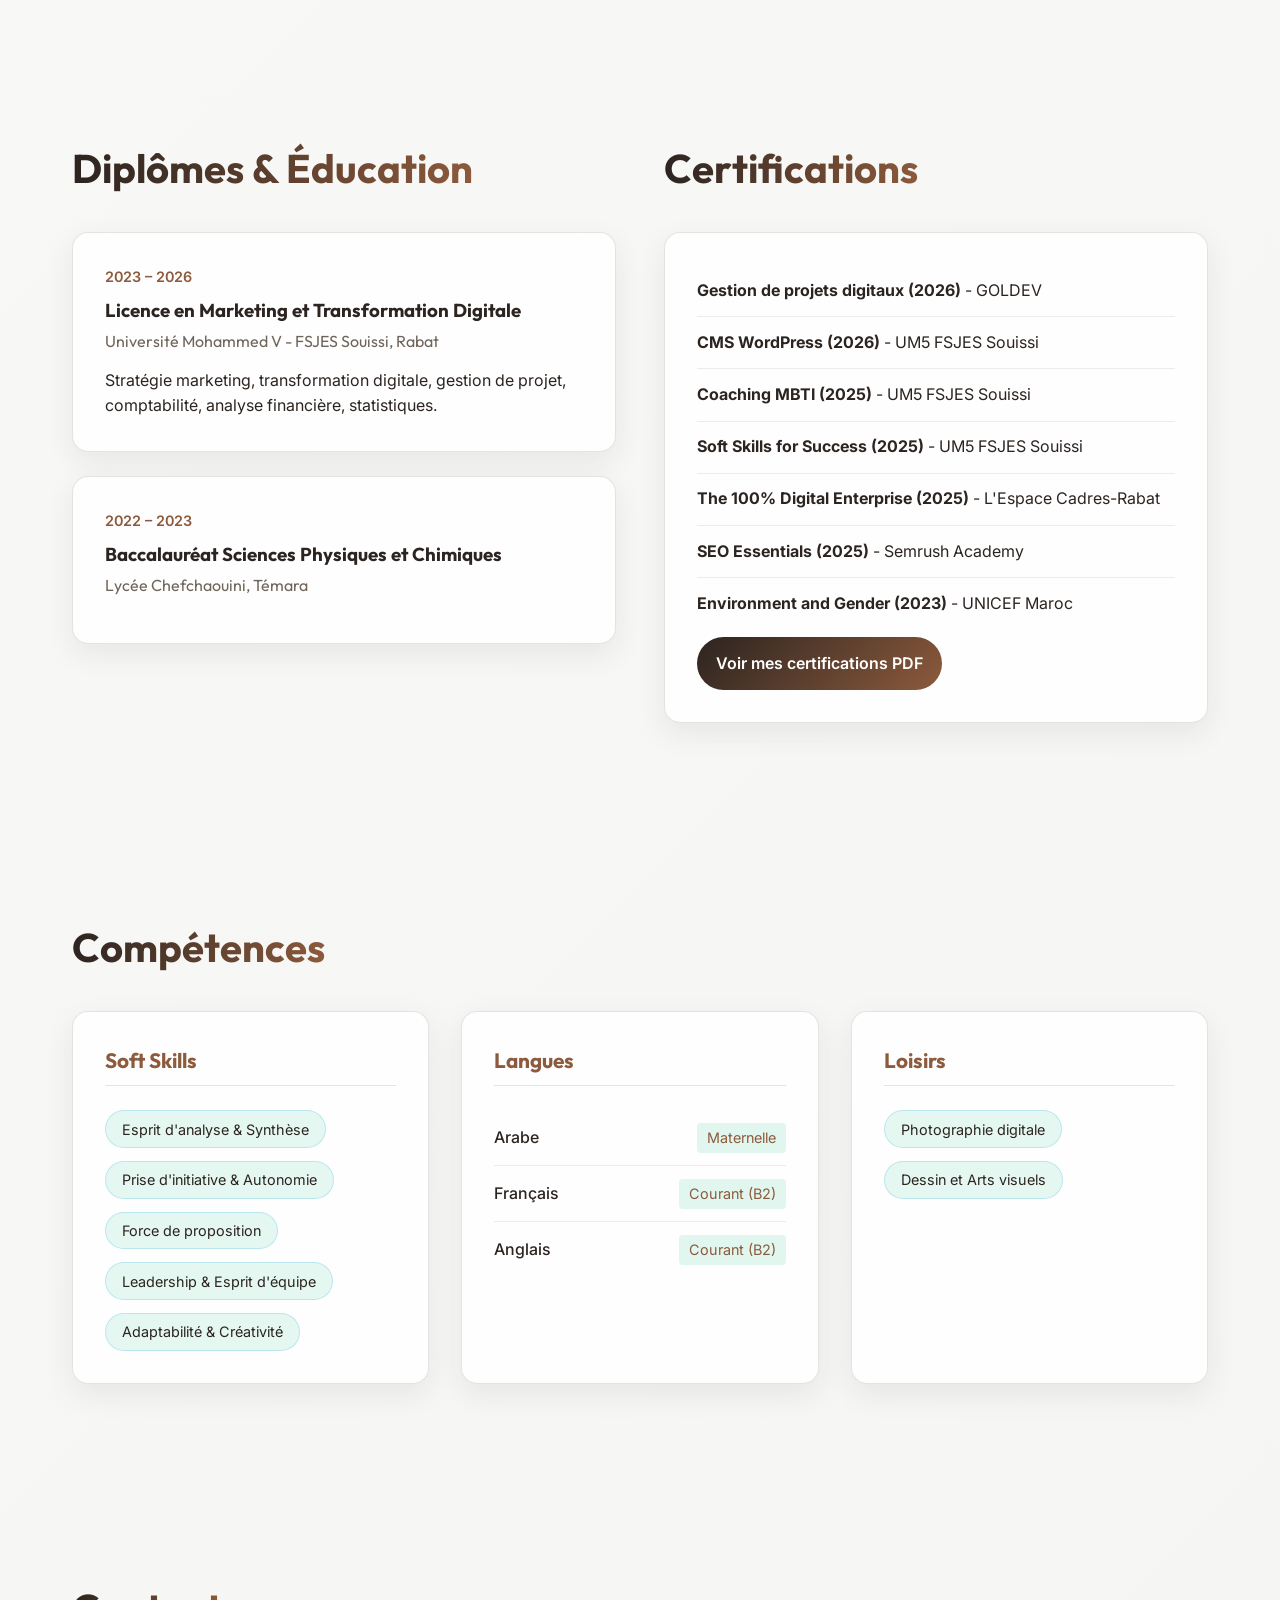
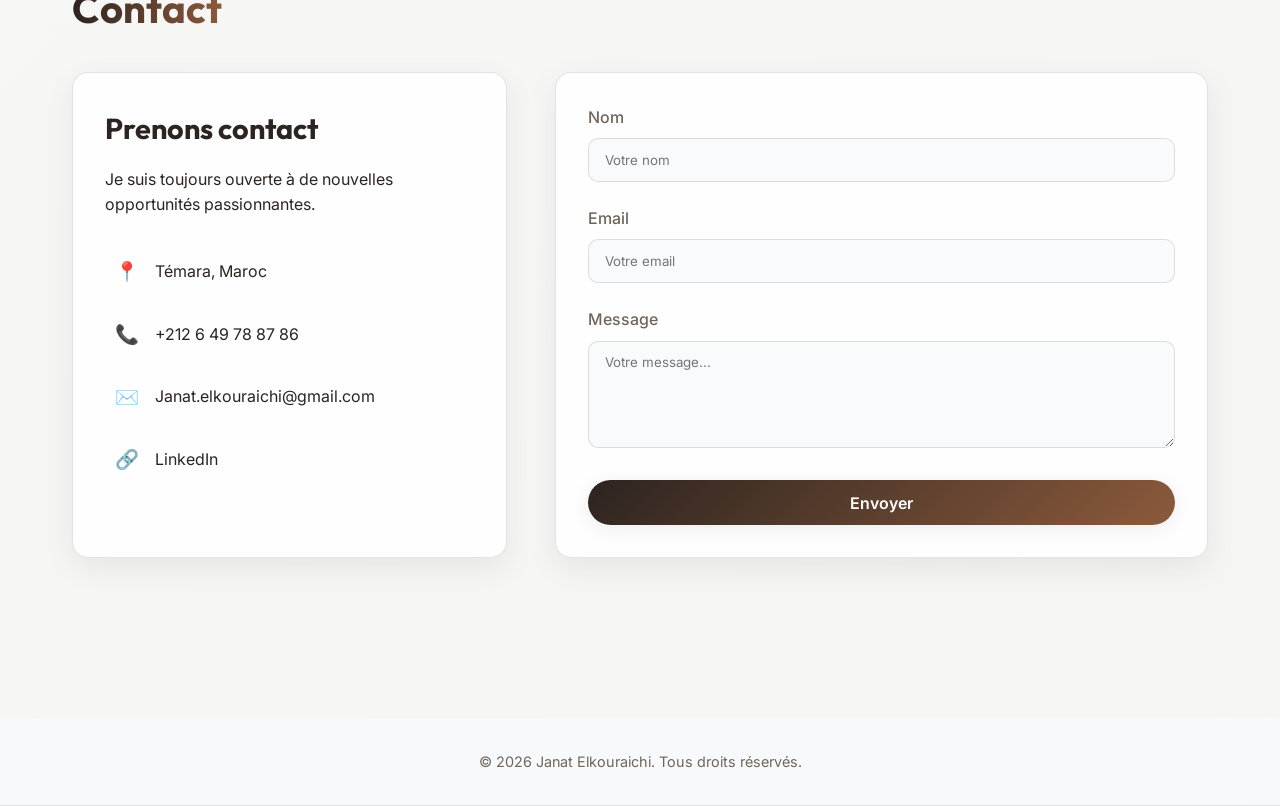
==== commit 96c0ed05: "enter" ====
--- a/index.html
+++ b/index.html
@@ -18,11 +18,8 @@
 
     <nav class="navbar">
         <div class="nav-container glass">
-            <a href="#" class="logo">Janat Elkouraichi</a>            <button class="nav-toggle" aria-label="Ouvrir le menu" aria-expanded="false">
-                <span></span>
-                <span></span>
-                <span></span>
-            </button>            <ul class="nav-links">
+            <a href="#" class="logo">Janat Elkouraichi</a>
+            <ul class="nav-links">
                 <li><a href="#about">Profil</a></li>
                 <li><a href="#experience">Expériences</a></li>
                 <li><a href="#education">Éducation</a></li>
@@ -98,7 +95,6 @@
                         <li>Supervision opérationnelle et leadership d'une équipe pluridisciplinaire de 4 personnes pour la création de contenu média.</li>
                         <li>Pilotage et optimisation de campagnes marketing digitales avec un suivi rigoureux des KPIs (engagement +25%).</li>
                     </ul>
-                    <p style="margin-top: 1rem;"><a href="https://drive.google.com/file/d/1-Y9lZAb0oGQHAtSRMPZthnnesTGtHN_x/view?usp=drivesdk" target="_blank" rel="noopener noreferrer" style="color: var(--accent); font-weight: 600; text-decoration: none;">Voir mes missions</a></p>
                 </div>
                 
                 <div class="timeline-item glass-card fade-in delay-2">
@@ -112,14 +108,13 @@
                     </ul>                    <p style="margin-top: 1rem;"><a href="https://share.google/BtrpW6RFjWKvcVA5F" target="_blank" rel="noopener noreferrer" style="color: var(--accent); font-weight: 600; text-decoration: none;">Voir la démo PACTFORM</a></p>                </div>
 
                 <div class="timeline-item glass-card fade-in delay-3">
-                    <div class="timeline-date">2025</div>
+                    <div class="timeline-date">2024</div>
                     <h3 class="timeline-title">Stage Pratique</h3>
                     <h4 class="timeline-company">Cabinet d'Expertise Comptable - Rabat, Maroc</h4>
                     <ul>
                         <li>Gestion autonome de la saisie comptable de 15 dossiers clients sur SAGE et CIEL Compta.</li>
                         <li>Préparation des déclarations fiscales et traitement social en conformité avec la réglementation.</li>
                     </ul>
-                    <p style="margin-top: 1rem;"><a href="https://drive.google.com/file/d/1snNIpuvTlCOHzDoHXBgx4QS0AJBR9Tos/view?usp=drive_link" target="_blank" rel="noopener noreferrer" style="color: var(--accent); font-weight: 600; text-decoration: none;">Voir le rapport de stage pratique</a></p>
                 </div>
 
                  <div class="timeline-item glass-card fade-in delay-4">
@@ -130,7 +125,7 @@
                         <li>Contrôle de plus de 100 dossiers de comptes de dépôts et gestion des risques financiers.</li>
                         <li>Analyse des flux financiers (réduction de 15% des délais de traitement).</li>
                     </ul>
-                    <p style="margin-top: 1rem;"><a href="https://drive.google.com/file/d/1s0iiBB6T0GAGuLmWzcygB-jOhlgVVh3F/view?usp=drive_link" target="_blank" rel="noopener noreferrer" style="color: var(--accent); font-weight: 600; text-decoration: none;">Voir le rapport de stage</a></p>
+                    <p style="margin-top: 1rem;"><a href="https://drive.google.com/file/d/1fC4jPIr0KGiK8JB4nSnR9Nqzl9_BOuJx/view?usp=sharing" target="_blank" rel="noopener noreferrer" style="color: var(--accent); font-weight: 600; text-decoration: none;">Voir le rapport de stage</a></p>
                 </div>
             </div>
         </section>
@@ -252,7 +247,7 @@
                     </div>
                 </div>
 
-                <form class="contact-form glass-card fade-in delay-2" action="" method="post">
+                <form class="contact-form glass-card fade-in delay-2" action="https://formspree.io/f/mvzenrpd" method="POST">
                     <div class="form-group">
                         <label for="name">Nom</label>
                         <input type="text" id="name" name="name" placeholder="Votre nom" required>
@@ -263,10 +258,10 @@
                     </div>
                     <div class="form-group">
                         <label for="message">Message</label>
-                        <textarea id="message" rows="5" placeholder="Votre message..." required></textarea>
-                    </div>
-                    <div id="form-message" class="form-message" aria-live="polite"></div>
+                        <textarea id="message" name="message" rows="5" placeholder="Votre message..." required></textarea>
+                    </div>
                     <button type="submit" class="btn btn-primary w-full">Envoyer</button>
+                    <div id="form-message" class="form-message" aria-live="polite" style="display:none; margin-top:1rem; color: #16a34a;"></div>
                 </form>
             </div>
         </section>
--- a/style.css
+++ b/style.css
@@ -1,38 +1,38 @@
 :root {
-    /* خلفية الصفحة: أوف وايت بارد وهادئ */
-    --bg-color: #F8FAFC;
-    --bg-body: #F8FAFC;
+    /* خلفية الصفحة: أوف وايت دافئ وكلاسيكي */
+    --bg-color: #FDFBF7;
+    --bg-body: #FDFBF7;
     --surface-color: #FFFFFF;
-    --text-color: #334155;
-
-    /* اللون الرئيسي: نيلي عميق */
-    --primary: #0F172A;
-
-    /* لون التمييز الأساسي: ساج غرين هادئ */
-    --accent: #10B981;
-
-    /* لون ثانوي للأزرار والتفاصيل: تيال / أزرق-muted */
-    --accent-secondary: #0EA5E9;
+    --text-color: #2C2420;
+
+    /* لون النصوص والعناوين: بني غامق دافئ */
+    --primary: #2C2420;
+
+    /* لون التمييز الأساسي: بني ترابي/بندقي أنيق */
+    --accent: #8C5A3C;
+
+    /* لون ثانوي للأزرار والتفاصيل: زيتوني هادئ */
+    --accent-secondary: #5B6853;
 
     /* خلفية البطاقات والأقسام: أبيض ناعم جداً */
     --bg-card: #FFFFFF;
 
-    /* لون الحدود والفواصل: رمادي بارد ناعم */
-    --border-color: #E2E8F0;
-
-    --text-muted: #64748B;
-    --heading-color: #0F172A;
-    --primary-color: #0F172A;
-    --primary-light: #10B981;
-    --accent-blue: #0EA5E9;
-    --primary-royal: #1E293B;
-    --deep-blue: #1E293B;
-    --deep-blue-light: #334155;
-    --primary-gradient: linear-gradient(135deg, #0F172A 0%, #10B981 100%);
-    --glass-bg: rgba(248, 250, 252, 0.9);
-    --glass-border: rgba(15, 23, 42, 0.12);
-    --shadow-soft: rgba(15, 23, 42, 0.08);
-    --shadow-accent: rgba(16, 185, 129, 0.18);
+    /* لون الحدود والفواصل: ترابي فاتح ناعم */
+    --border-color: #E8E2D9;
+
+    --text-muted: #6F655A;
+    --heading-color: #2C2420;
+    --primary-color: #2C2420;
+    --primary-light: #8C5A3C;
+    --accent-blue: #8C5A3C;
+    --primary-royal: #2C2420;
+    --deep-blue: #5B6853;
+    --deep-blue-light: #7A846E;
+    --primary-gradient: linear-gradient(135deg, #2C2420 0%, #8C5A3C 100%);
+    --glass-bg: rgba(255, 255, 255, 0.86);
+    --glass-border: rgba(44, 36, 32, 0.12);
+    --shadow-soft: rgba(44, 36, 32, 0.08);
+    --shadow-accent: rgba(140, 90, 60, 0.18);
 
     /* Typography */
     --font-main: 'Inter', sans-serif;
@@ -56,7 +56,7 @@
 
 body {
     font-family: var(--font-main);
-    background: linear-gradient(135deg, #F8FAFC 0%, #F1F5F9 100%);
+    background: linear-gradient(135deg, #FAFAF9 0%, #F5F5F4 100%);
     color: var(--text-color);
     line-height: 1.6;
     overflow-x: hidden;
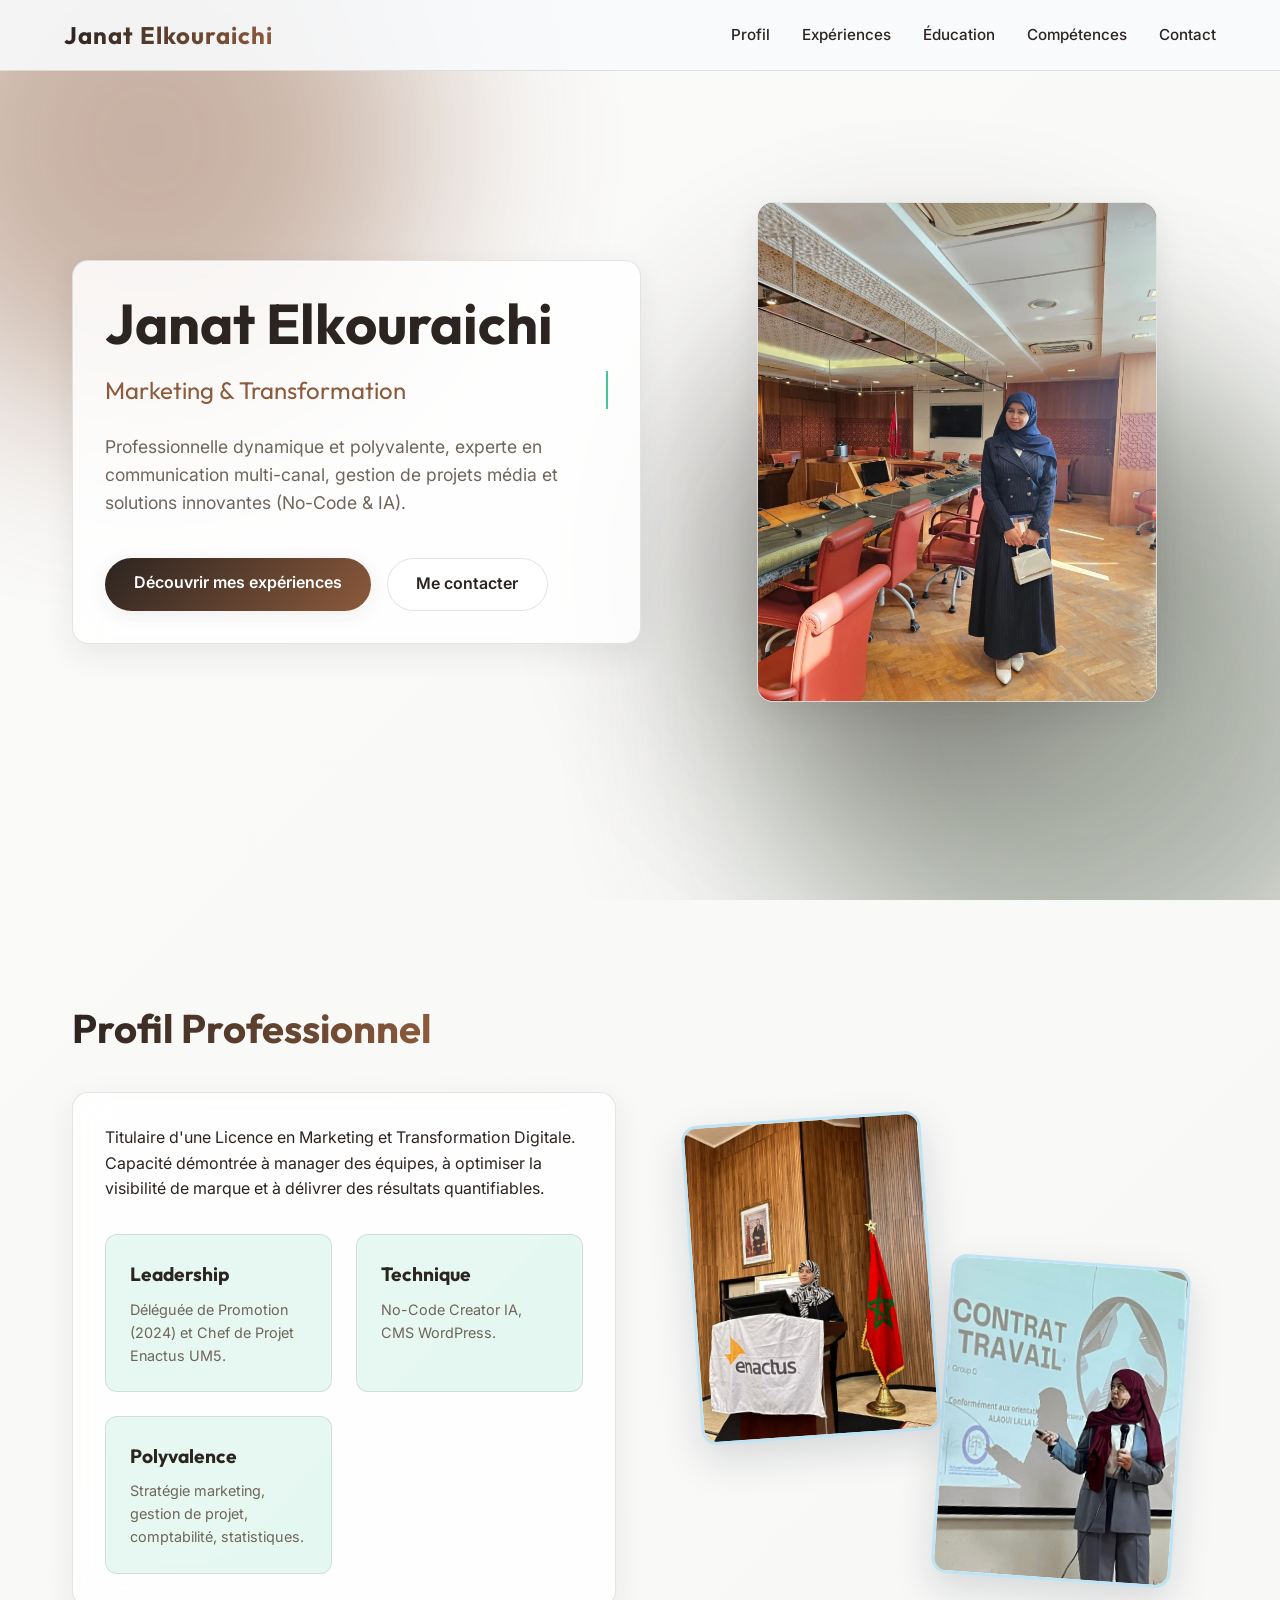
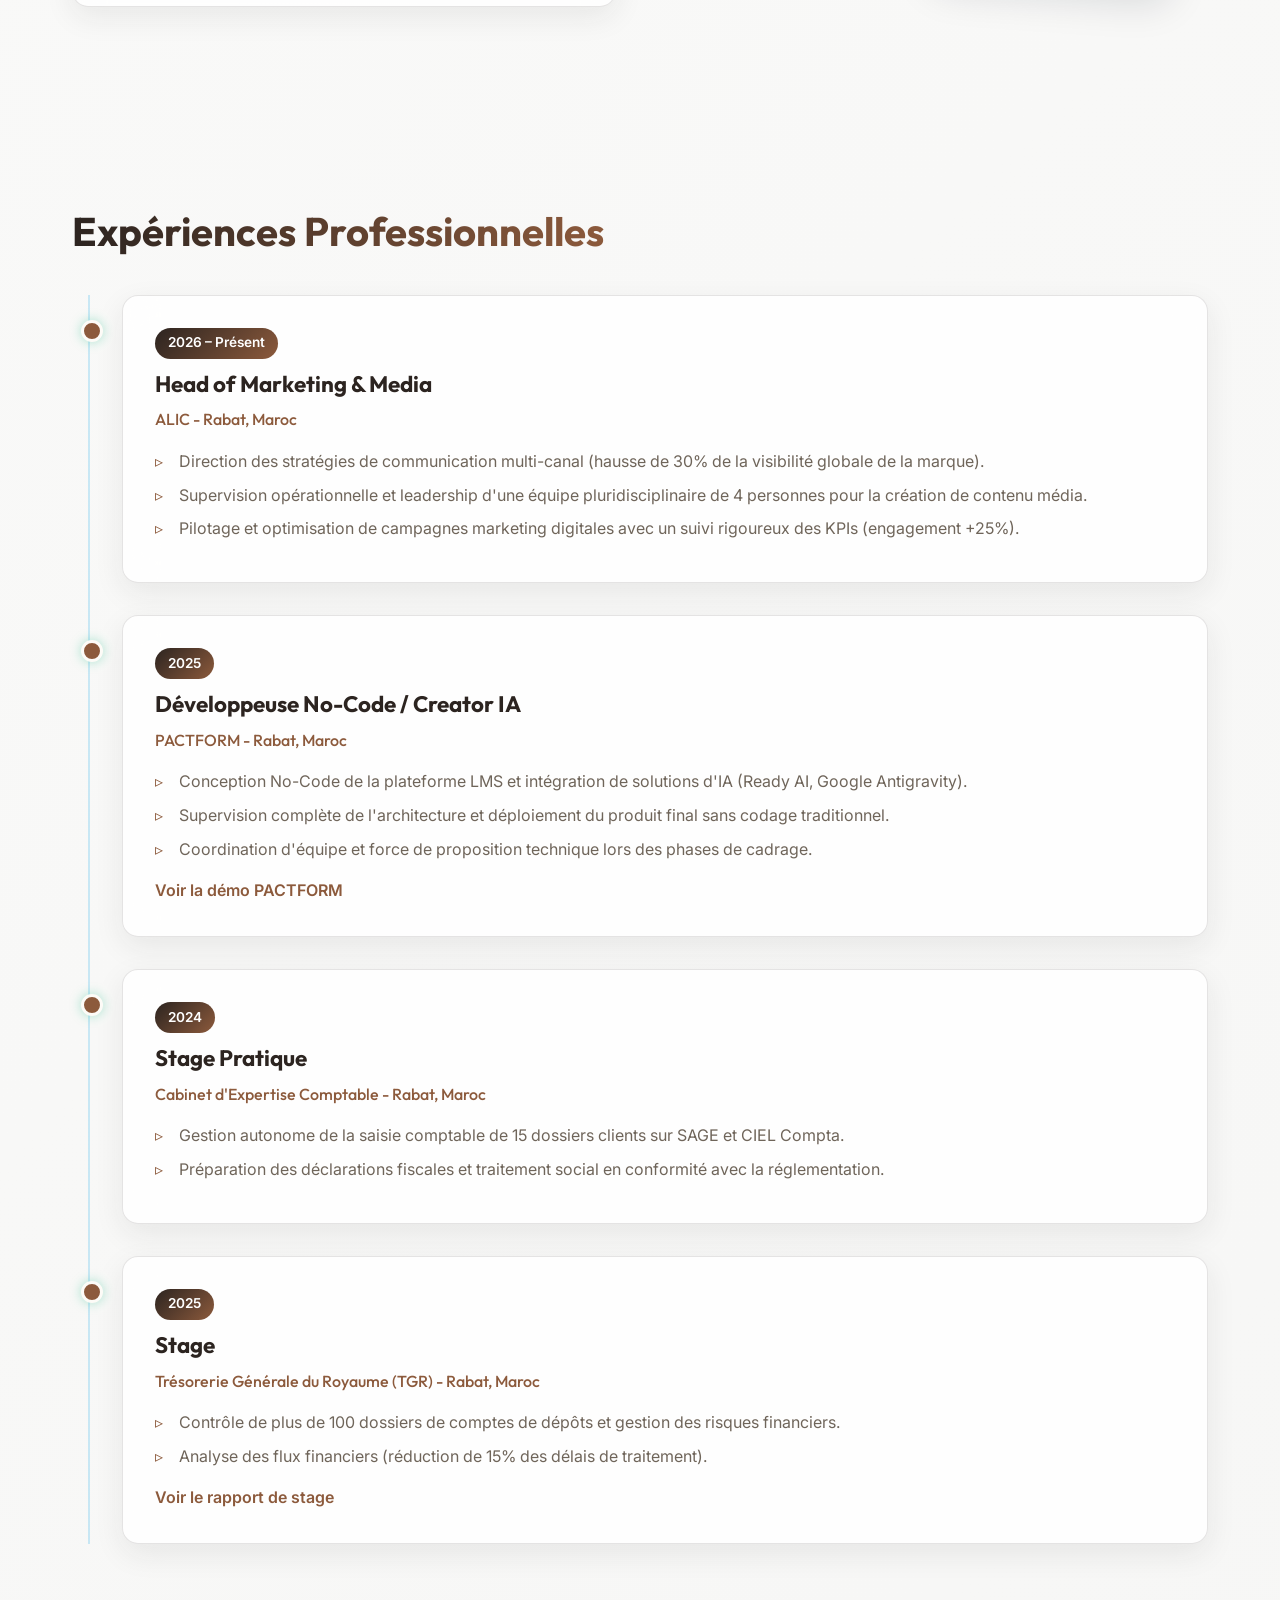
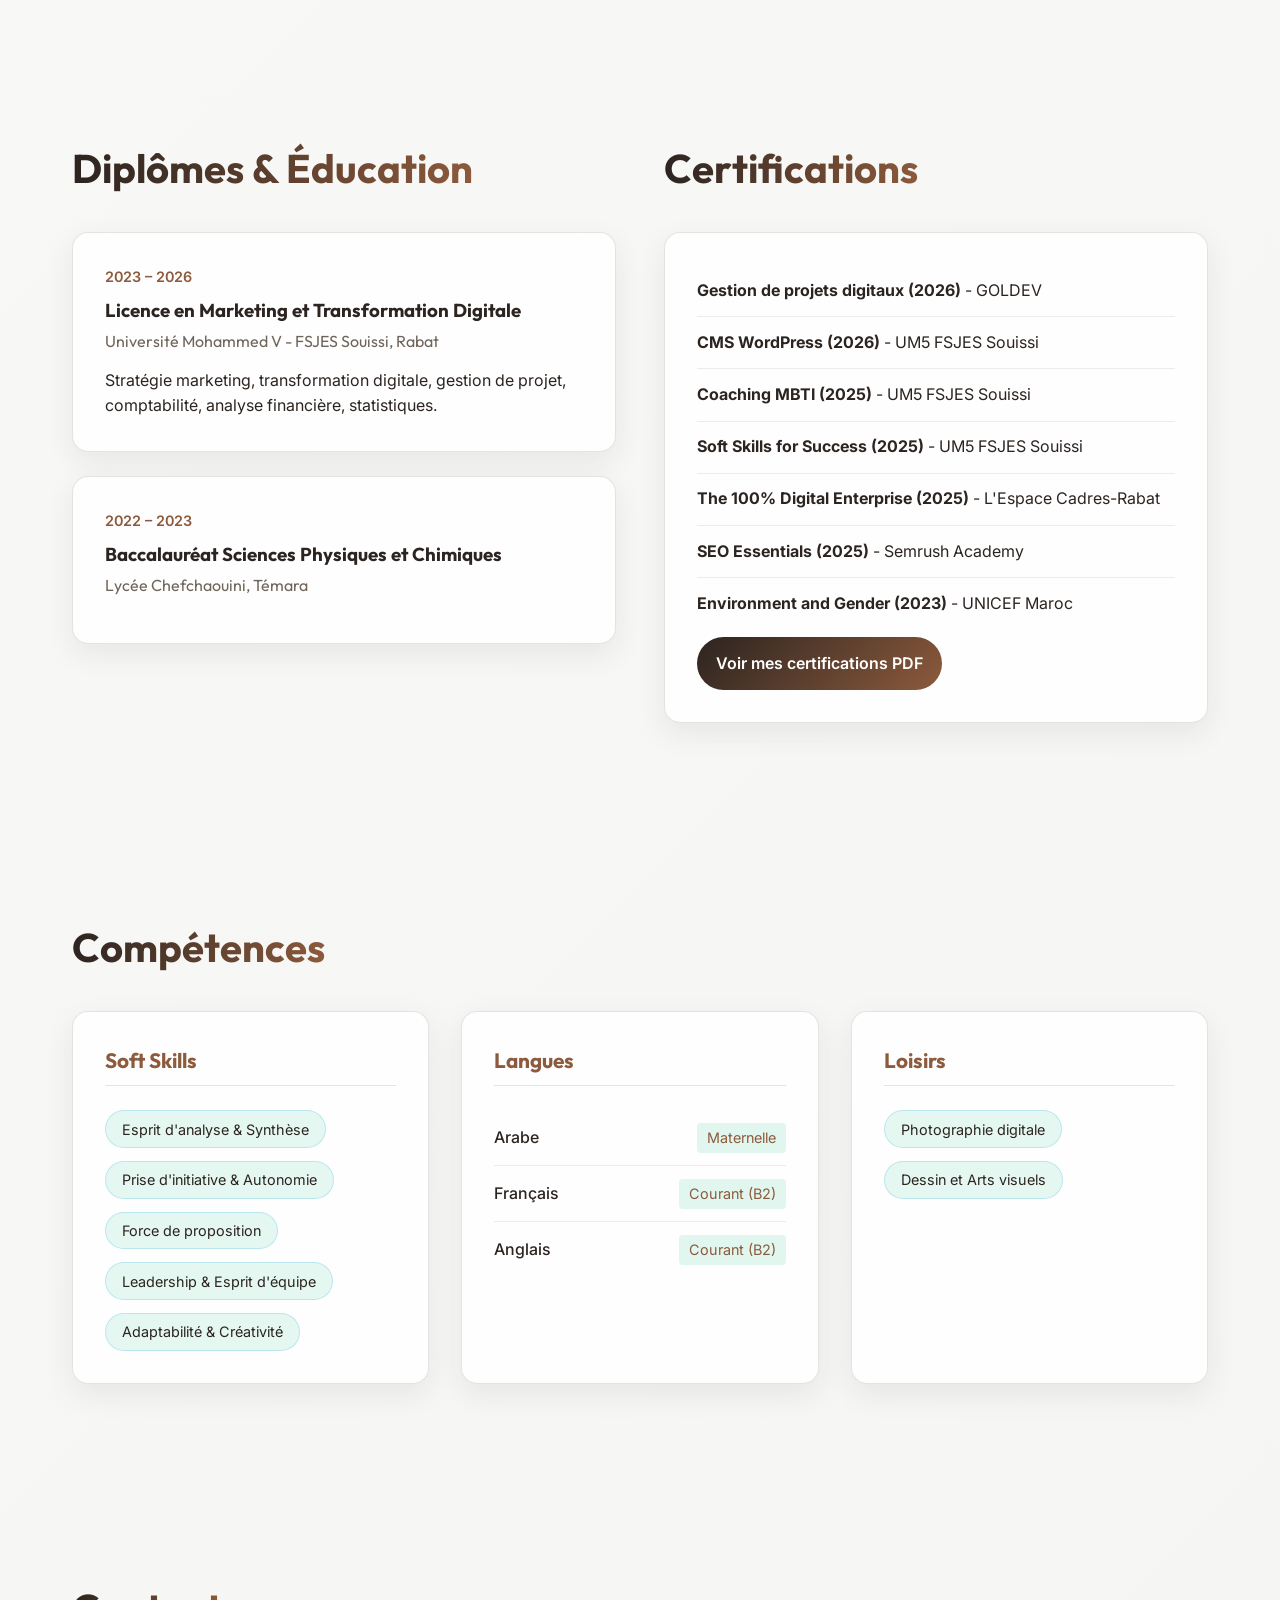
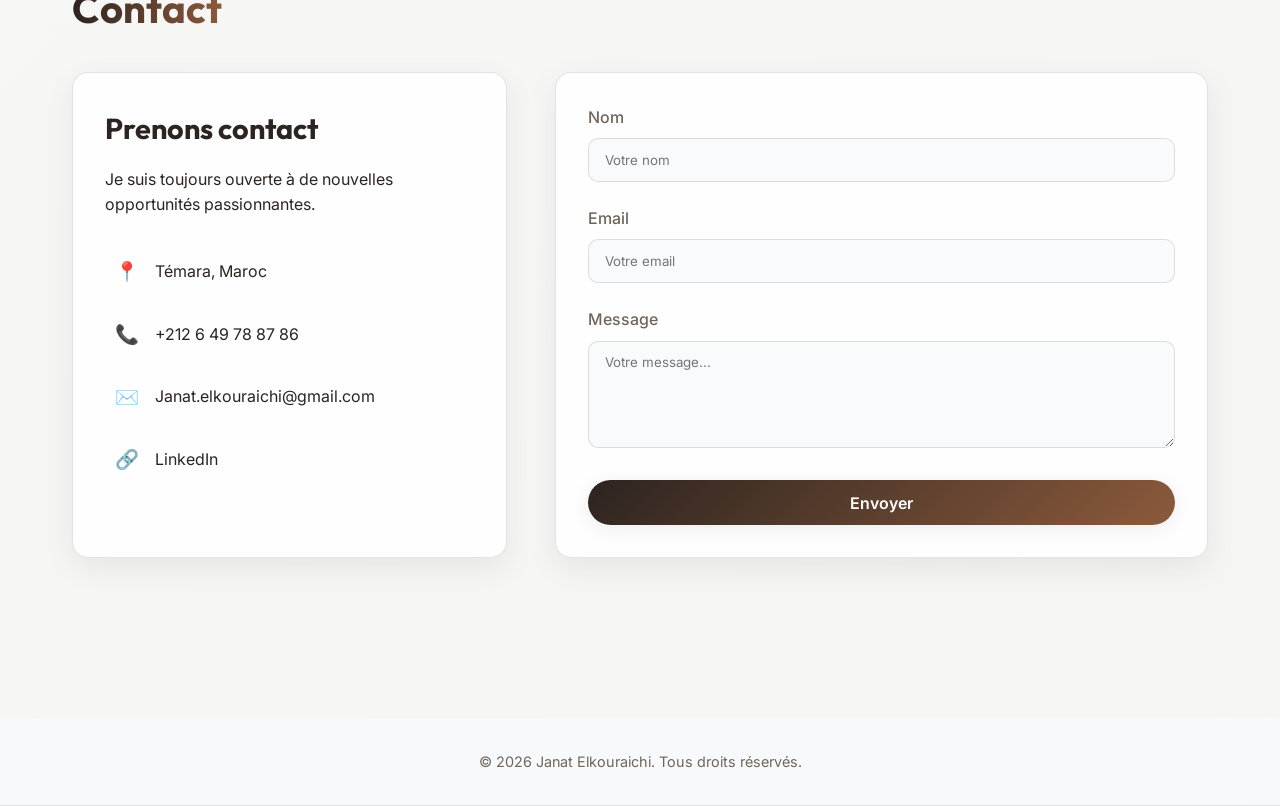
==== commit 29155aea: "enter" ====
--- a/index.html
+++ b/index.html
@@ -247,7 +247,7 @@
                     </div>
                 </div>
 
-                <form class="contact-form glass-card fade-in delay-2" action="https://formspree.io/f/mvzenrpd" method="POST">
+                <form id="contact-form" class="contact-form glass-card fade-in delay-2" action="https://formspree.io/f/mvzenrpd" method="POST">
                     <div class="form-group">
                         <label for="name">Nom</label>
                         <input type="text" id="name" name="name" placeholder="Votre nom" required>
@@ -261,7 +261,7 @@
                         <textarea id="message" name="message" rows="5" placeholder="Votre message..." required></textarea>
                     </div>
                     <button type="submit" class="btn btn-primary w-full">Envoyer</button>
-                    <div id="form-message" class="form-message" aria-live="polite" style="display:none; margin-top:1rem; color: #16a34a;"></div>
+                    <div id="form-message" class="form-message" role="status" aria-live="polite" style="display:none; margin-top:1rem; color: #16a34a;"></div>
                 </form>
             </div>
         </section>
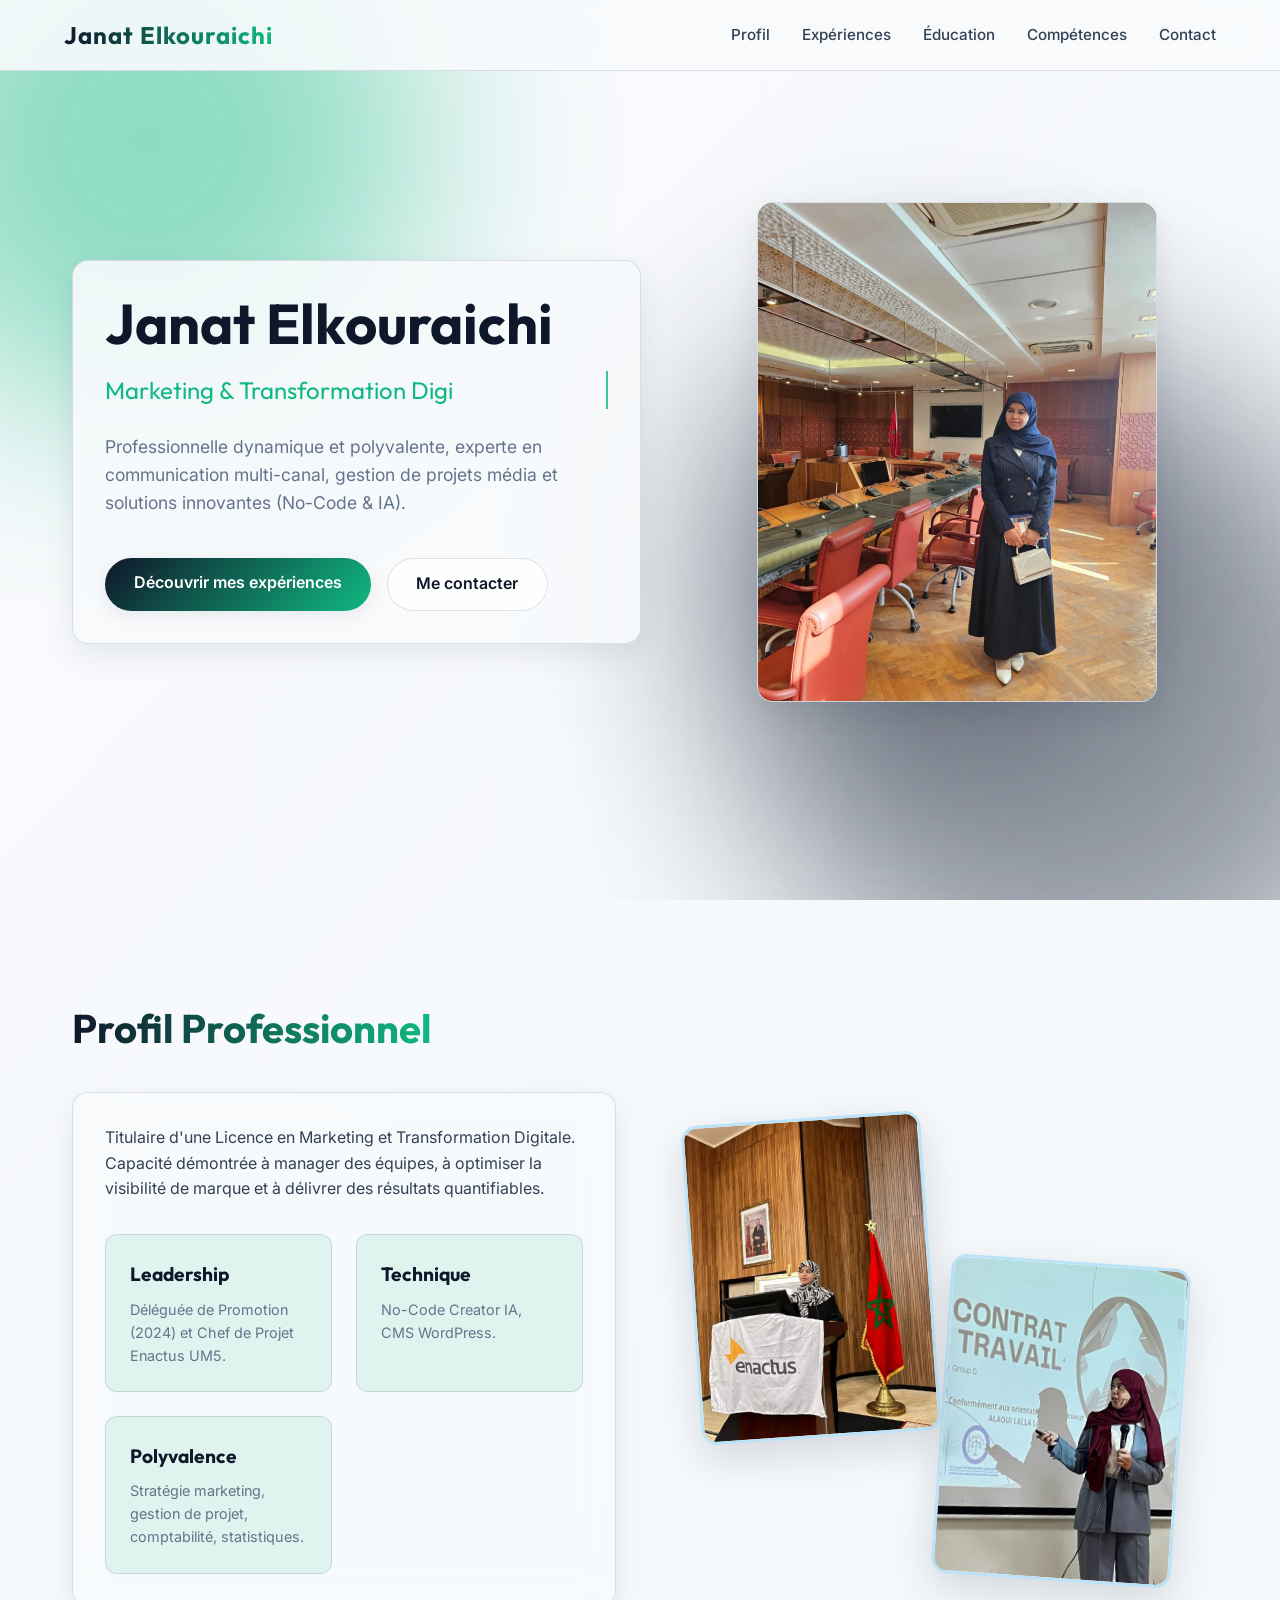
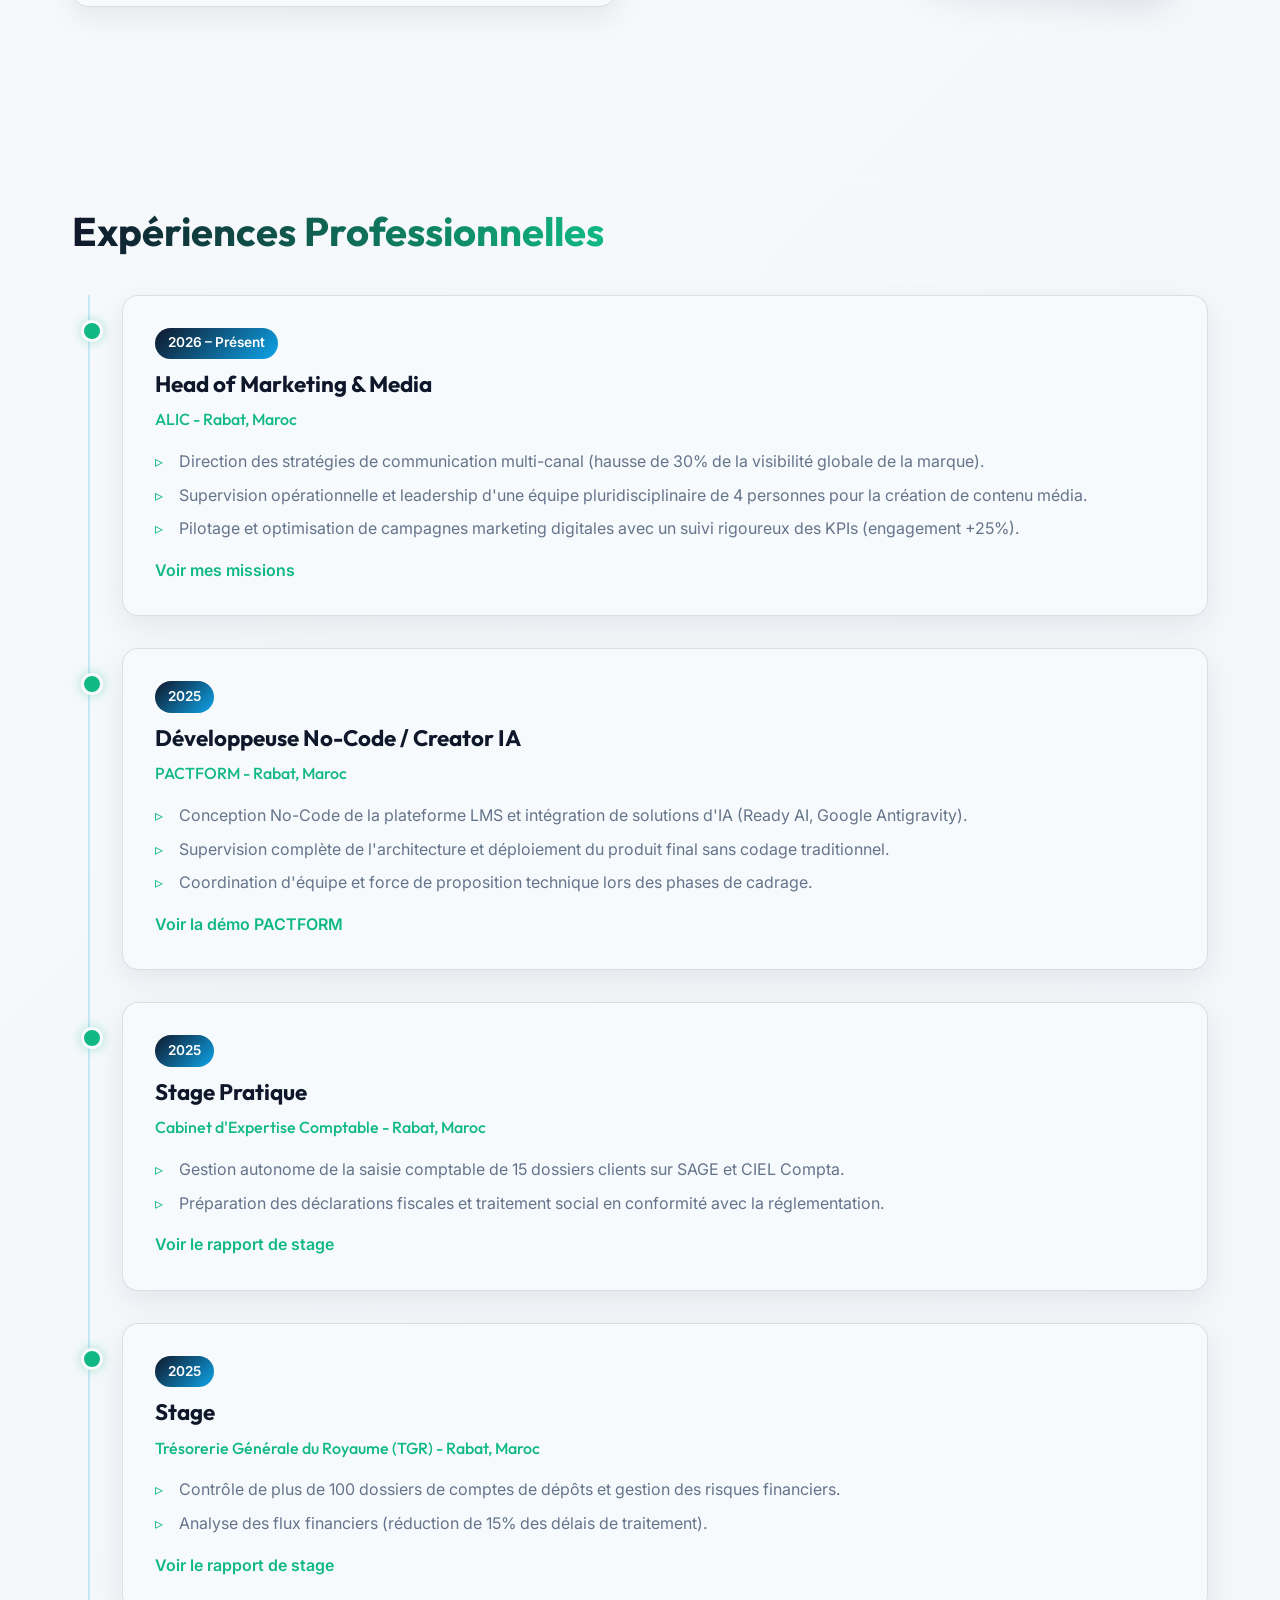
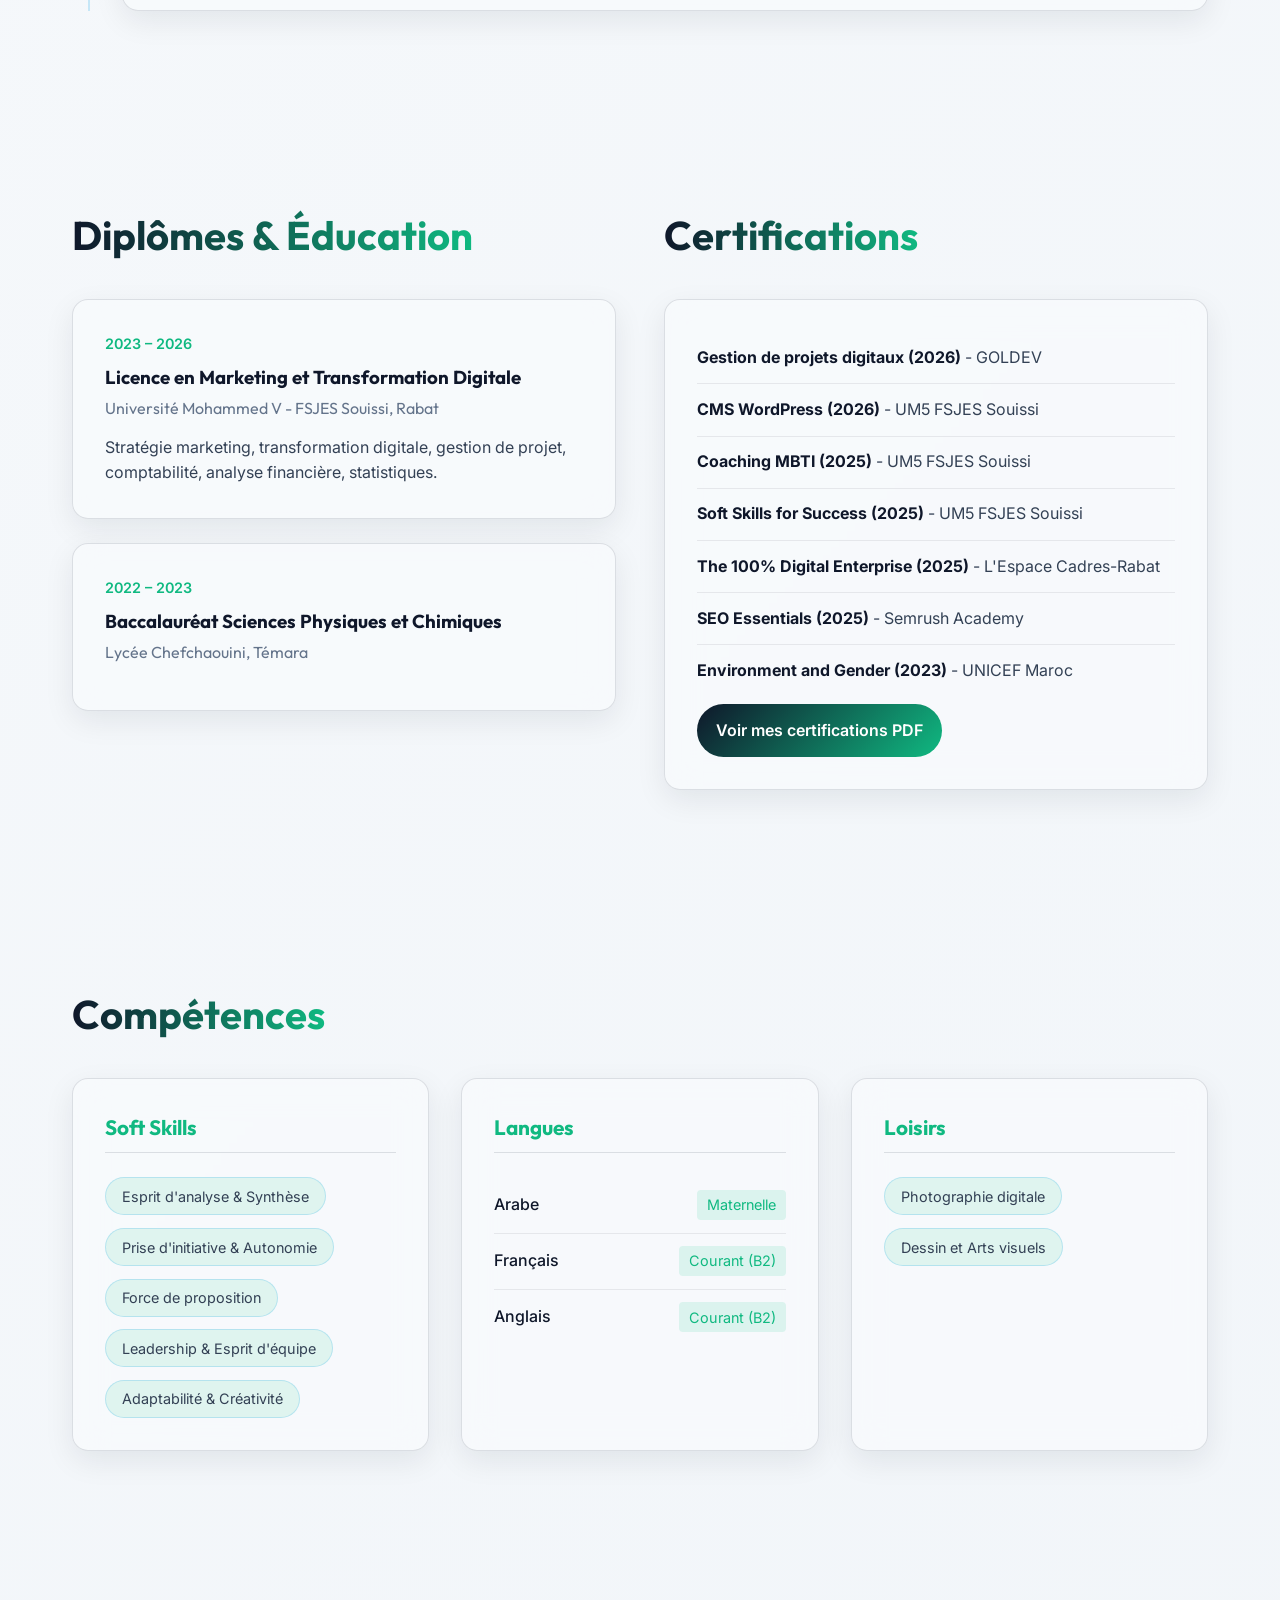
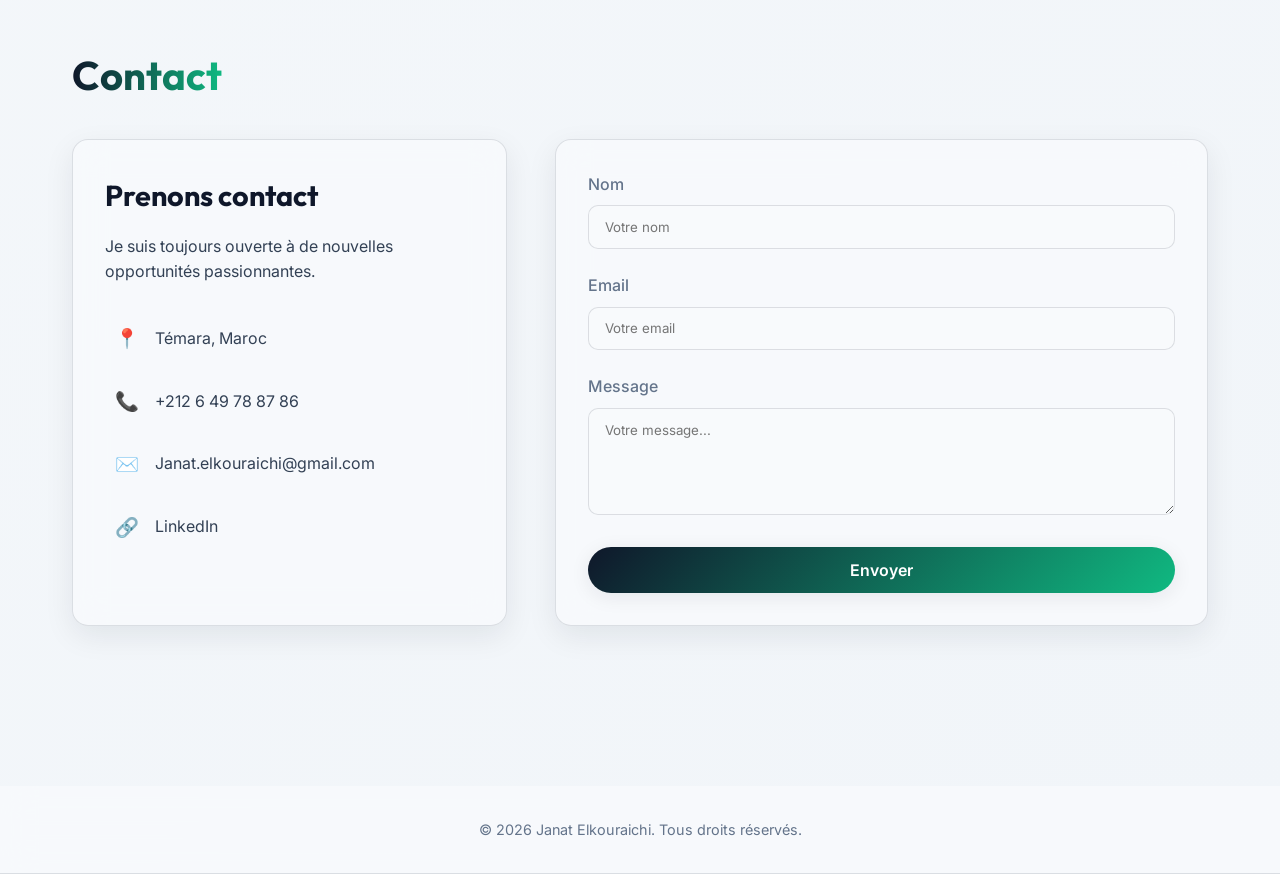
==== commit 286c2290: "Resolve merge conflict: choose remote theme in style.css" ====
--- a/index.html
+++ b/index.html
@@ -95,6 +95,7 @@
                         <li>Supervision opérationnelle et leadership d'une équipe pluridisciplinaire de 4 personnes pour la création de contenu média.</li>
                         <li>Pilotage et optimisation de campagnes marketing digitales avec un suivi rigoureux des KPIs (engagement +25%).</li>
                     </ul>
+                    <p style="margin-top: 1rem;"><a href="https://drive.google.com/file/d/1-Y9lZAb0oGQHAtSRMPZthnnesTGtHN_x/view?usp=drivesdk" target="_blank" rel="noopener noreferrer" style="color: var(--accent); font-weight: 600; text-decoration: none;">Voir mes missions</a></p>
                 </div>
                 
                 <div class="timeline-item glass-card fade-in delay-2">
@@ -108,13 +109,14 @@
                     </ul>                    <p style="margin-top: 1rem;"><a href="https://share.google/BtrpW6RFjWKvcVA5F" target="_blank" rel="noopener noreferrer" style="color: var(--accent); font-weight: 600; text-decoration: none;">Voir la démo PACTFORM</a></p>                </div>
 
                 <div class="timeline-item glass-card fade-in delay-3">
-                    <div class="timeline-date">2024</div>
+                    <div class="timeline-date">2025</div>
                     <h3 class="timeline-title">Stage Pratique</h3>
                     <h4 class="timeline-company">Cabinet d'Expertise Comptable - Rabat, Maroc</h4>
                     <ul>
                         <li>Gestion autonome de la saisie comptable de 15 dossiers clients sur SAGE et CIEL Compta.</li>
                         <li>Préparation des déclarations fiscales et traitement social en conformité avec la réglementation.</li>
                     </ul>
+                    <p style="margin-top: 1rem;"><a href="https://drive.google.com/file/d/1snNIpuvTlCOHzDoHXBgx4QS0AJBR9Tos/view?usp=drivesdk" target="_blank" rel="noopener noreferrer" style="color: var(--accent); font-weight: 600; text-decoration: none;">Voir le rapport de stage</a></p>
                 </div>
 
                  <div class="timeline-item glass-card fade-in delay-4">
--- a/style.css
+++ b/style.css
@@ -1,38 +1,38 @@
 :root {
-    /* خلفية الصفحة: أوف وايت دافئ وكلاسيكي */
-    --bg-color: #FDFBF7;
-    --bg-body: #FDFBF7;
+    /* خلفية الصفحة: أوف وايت بارد وهادئ */
+    --bg-color: #F8FAFC;
+    --bg-body: #F8FAFC;
     --surface-color: #FFFFFF;
-    --text-color: #2C2420;
-
-    /* لون النصوص والعناوين: بني غامق دافئ */
-    --primary: #2C2420;
-
-    /* لون التمييز الأساسي: بني ترابي/بندقي أنيق */
-    --accent: #8C5A3C;
-
-    /* لون ثانوي للأزرار والتفاصيل: زيتوني هادئ */
-    --accent-secondary: #5B6853;
+    --text-color: #334155;
+
+    /* اللون الرئيسي: نيلي عميق */
+    --primary: #0F172A;
+
+    /* لون التمييز الأساسي: ساج غرين هادئ */
+    --accent: #10B981;
+
+    /* لون ثانوي للأزرار والتفاصيل: تيال / أزرق-muted */
+    --accent-secondary: #0EA5E9;
 
     /* خلفية البطاقات والأقسام: أبيض ناعم جداً */
     --bg-card: #FFFFFF;
 
-    /* لون الحدود والفواصل: ترابي فاتح ناعم */
-    --border-color: #E8E2D9;
-
-    --text-muted: #6F655A;
-    --heading-color: #2C2420;
-    --primary-color: #2C2420;
-    --primary-light: #8C5A3C;
-    --accent-blue: #8C5A3C;
-    --primary-royal: #2C2420;
-    --deep-blue: #5B6853;
-    --deep-blue-light: #7A846E;
-    --primary-gradient: linear-gradient(135deg, #2C2420 0%, #8C5A3C 100%);
-    --glass-bg: rgba(255, 255, 255, 0.86);
-    --glass-border: rgba(44, 36, 32, 0.12);
-    --shadow-soft: rgba(44, 36, 32, 0.08);
-    --shadow-accent: rgba(140, 90, 60, 0.18);
+    /* لون الحدود والفواصل: رمادي بارد ناعم */
+    --border-color: #E2E8F0;
+
+    --text-muted: #64748B;
+    --heading-color: #0F172A;
+    --primary-color: #0F172A;
+    --primary-light: #10B981;
+    --accent-blue: #0EA5E9;
+    --primary-royal: #1E293B;
+    --deep-blue: #1E293B;
+    --deep-blue-light: #334155;
+    --primary-gradient: linear-gradient(135deg, #0F172A 0%, #10B981 100%);
+    --glass-bg: rgba(248, 250, 252, 0.9);
+    --glass-border: rgba(15, 23, 42, 0.12);
+    --shadow-soft: rgba(15, 23, 42, 0.08);
+    --shadow-accent: rgba(16, 185, 129, 0.18);
 
     /* Typography */
     --font-main: 'Inter', sans-serif;
@@ -56,7 +56,7 @@
 
 body {
     font-family: var(--font-main);
-    background: linear-gradient(135deg, #FAFAF9 0%, #F5F5F4 100%);
+    background: linear-gradient(135deg, #F8FAFC 0%, #F1F5F9 100%);
     color: var(--text-color);
     line-height: 1.6;
     overflow-x: hidden;
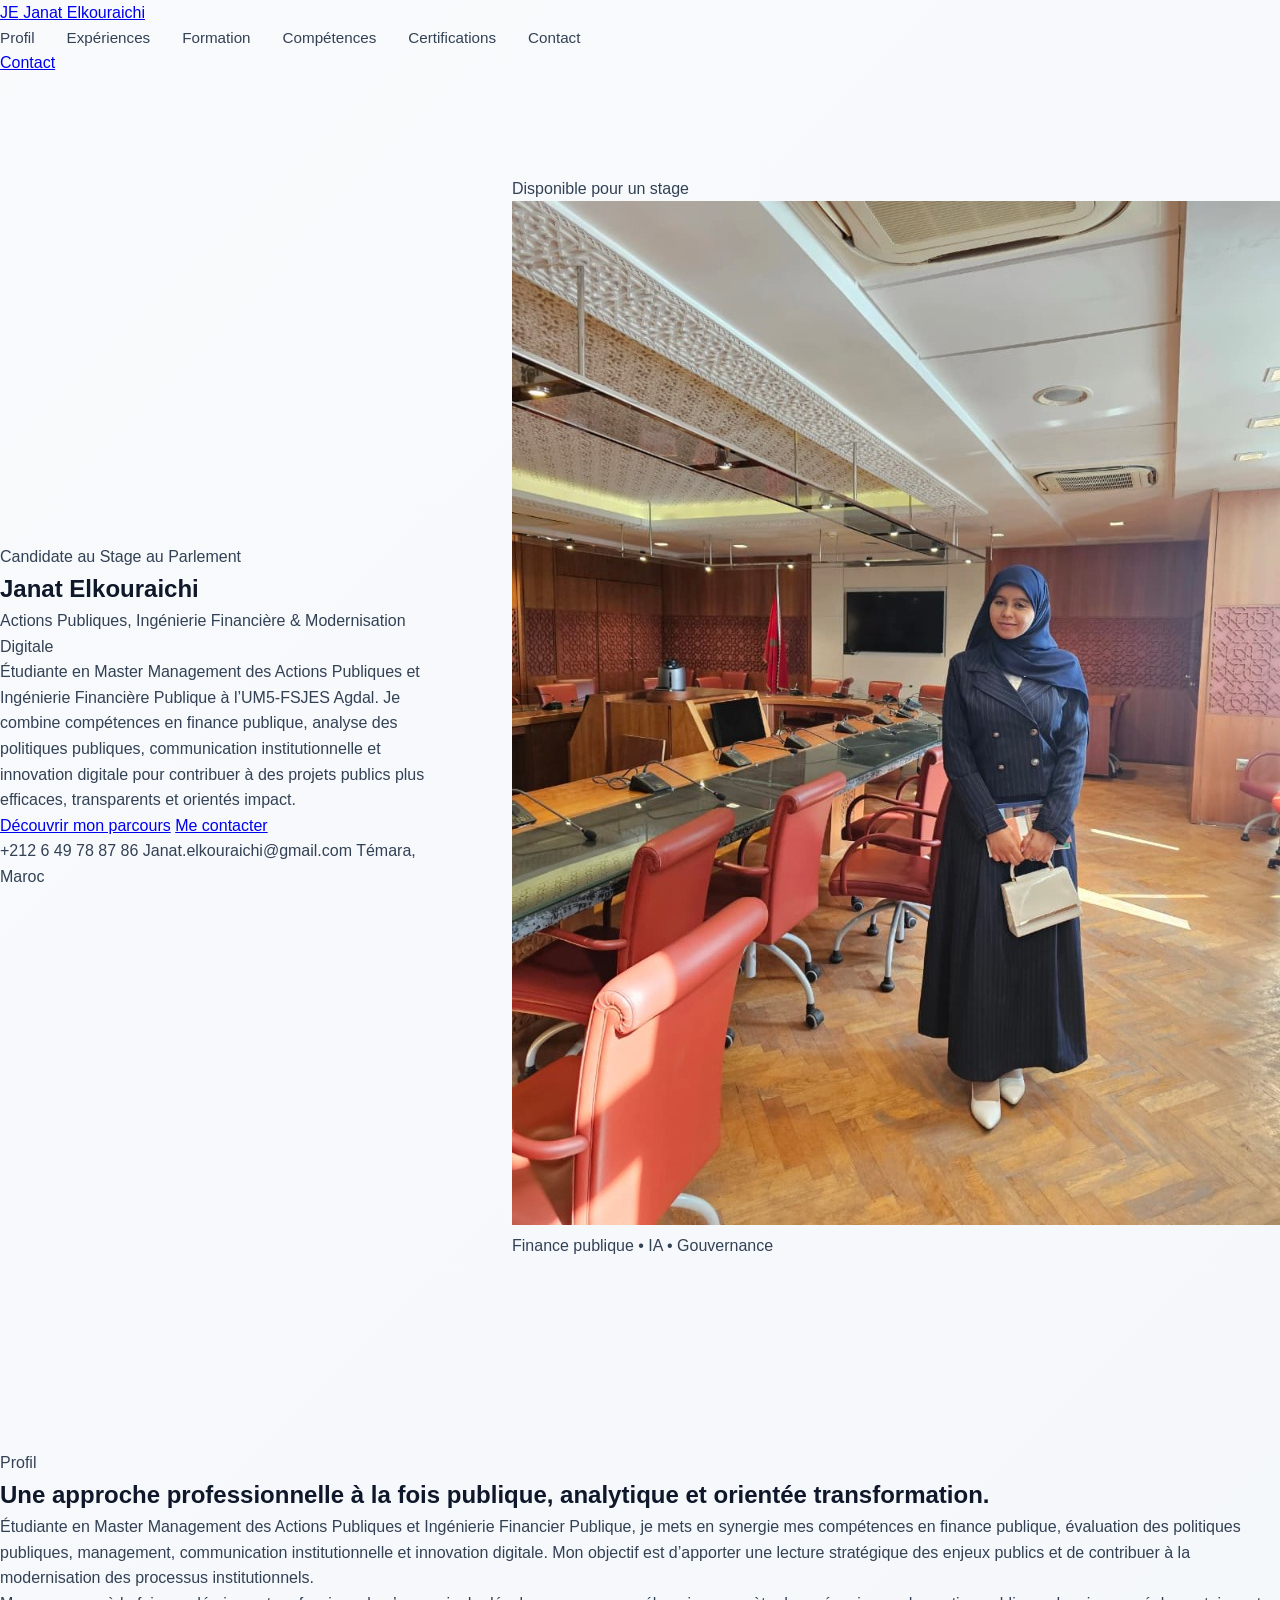
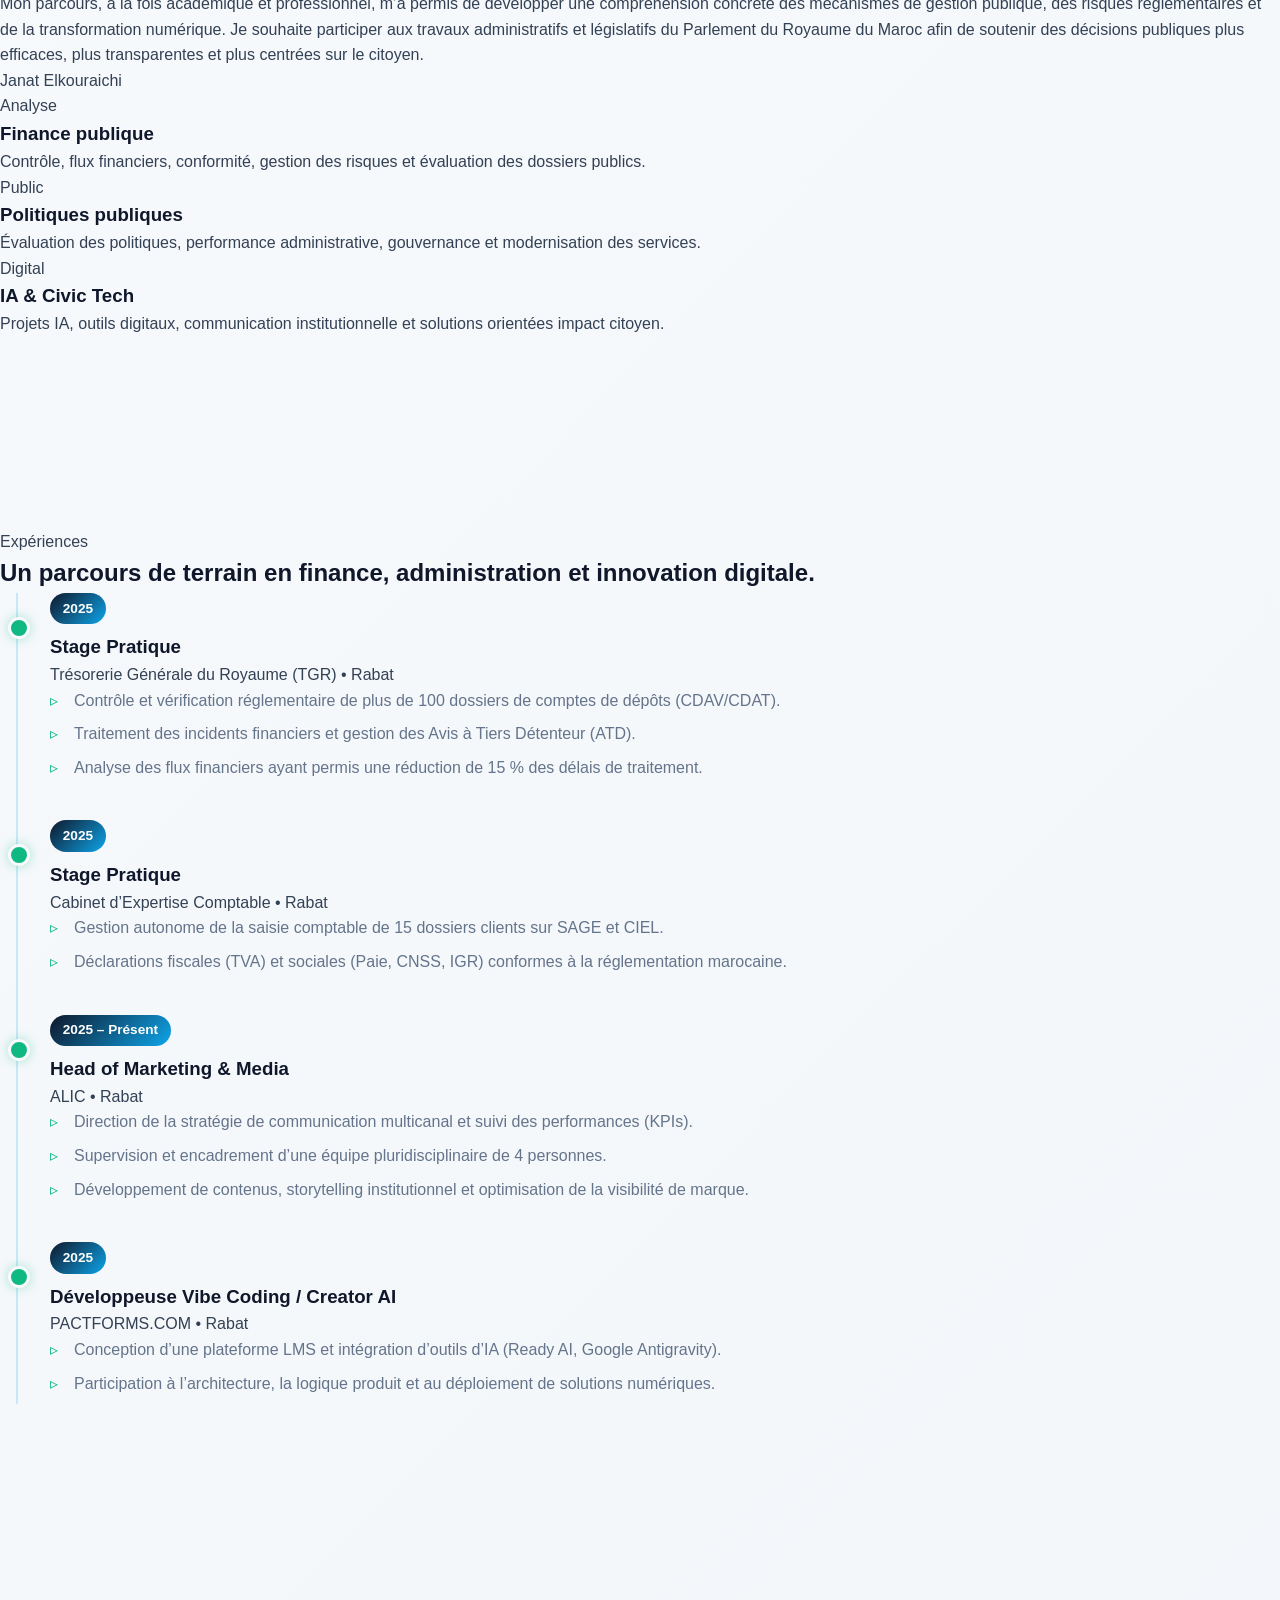
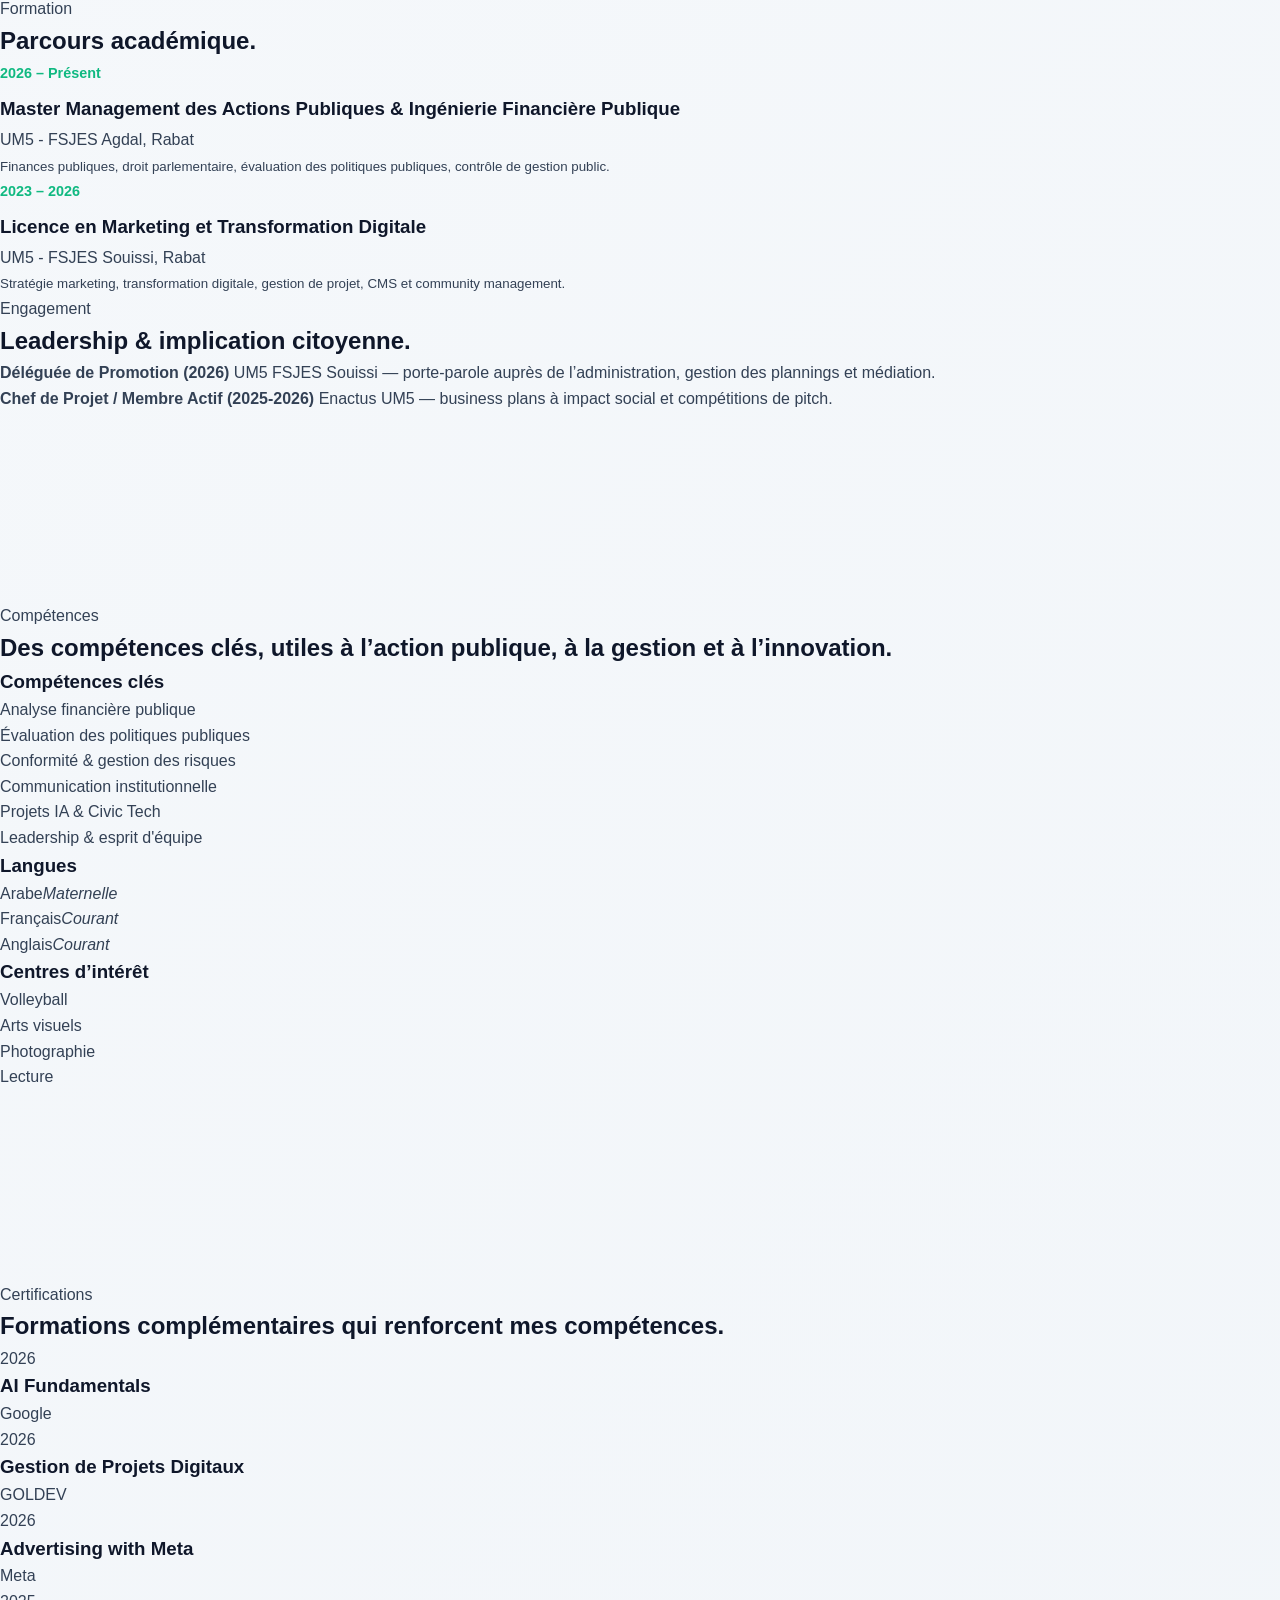
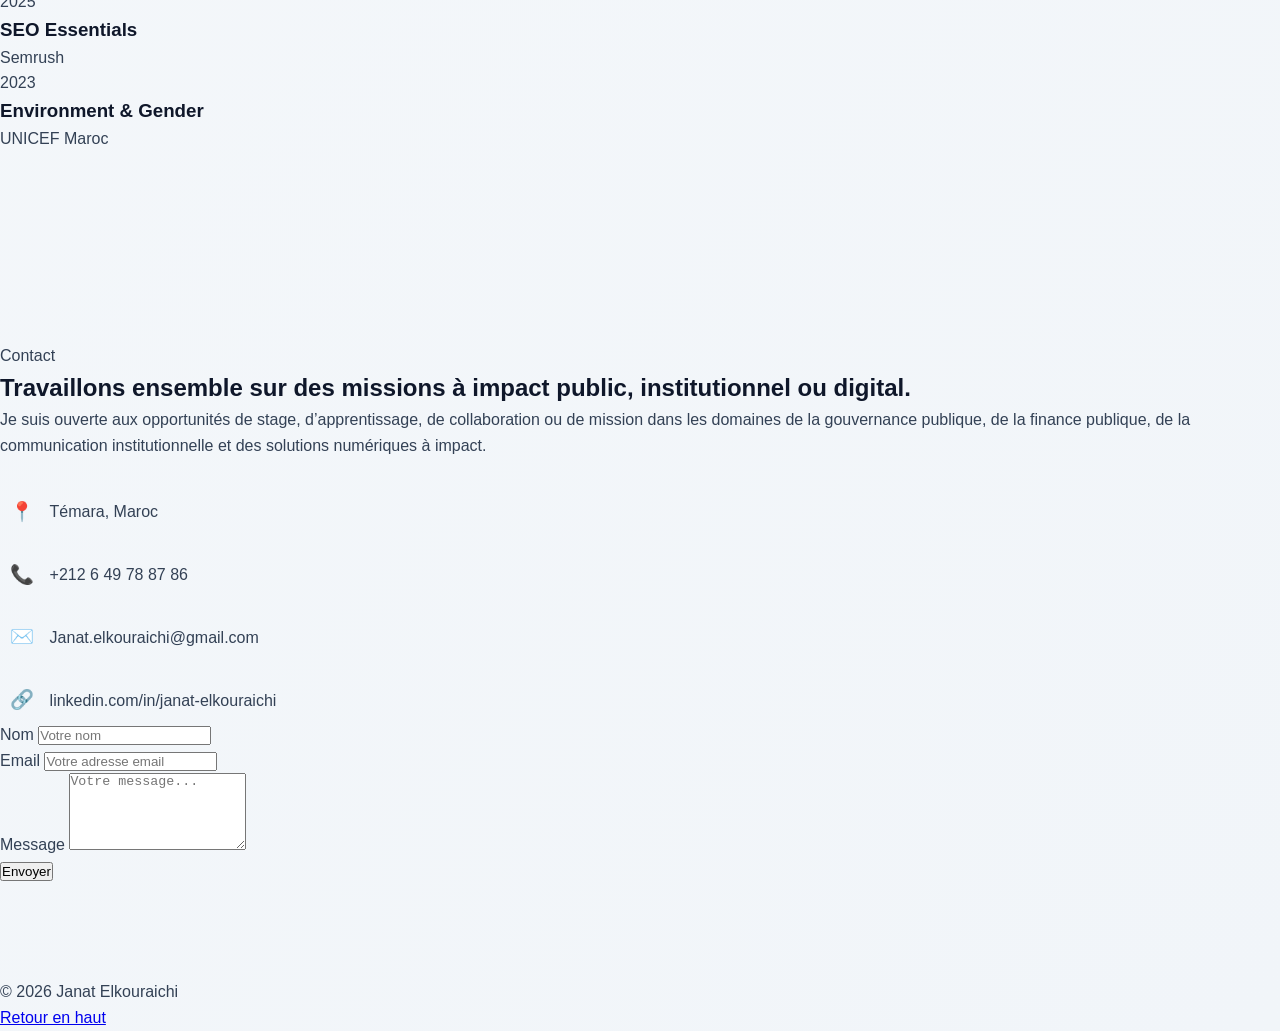
==== commit f87ec743: "Build a polished, responsive portfolio tailored to Janat Elkouraichi's CV and public-sector profile." ====
--- a/index.html
+++ b/index.html
@@ -1,280 +1,373 @@
 <!DOCTYPE html>
 <html lang="fr">
-<head>
-    <meta charset="UTF-8">
-    <meta name="viewport" content="width=device-width, initial-scale=1.0">
-    <title>Janat Elkouraichi - Portfolio</title>
-    <link rel="preconnect" href="https://fonts.googleapis.com">
-    <link rel="preconnect" href="https://fonts.gstatic.com" crossorigin>
-    <link href="https://fonts.googleapis.com/css2?family=Inter:wght@300;400;500;600;700&family=Outfit:wght@400;600;700&display=swap" rel="stylesheet">
-    <link rel="stylesheet" href="style.css">
-</head>
-<body>
-    <div class="background-elements">
-        <div class="blob blob-1"></div>
-        <div class="blob blob-2"></div>
-        <div class="blob blob-3"></div>
-    </div>
-
-    <nav class="navbar">
-        <div class="nav-container glass">
-            <a href="#" class="logo">Janat Elkouraichi</a>
-            <ul class="nav-links">
-                <li><a href="#about">Profil</a></li>
-                <li><a href="#experience">Expériences</a></li>
-                <li><a href="#education">Éducation</a></li>
-                <li><a href="#skills">Compétences</a></li>
-                <li><a href="#contact">Contact</a></li>
+  <head>
+    <meta charset="UTF-8" />
+    <meta name="viewport" content="width=device-width, initial-scale=1.0" />
+    <meta
+      name="description"
+      content="Portfolio de Janat Elkouraichi — candidate au stage au Parlement, spécialisée en actions publiques, ingénierie financière et modernisation digitale."
+    />
+    <title>Janat Elkouraichi | Portfolio</title>
+    <link rel="preconnect" href="https://fonts.googleapis.com" />
+    <link rel="preconnect" href="https://fonts.gstatic.com" crossorigin />
+    <link
+      href="https://fonts.googleapis.com/css2?family=Manrope:wght@400;500;600;700;800&family=Cormorant+Garamond:wght@500;600;700&display=swap"
+      rel="stylesheet"
+    />
+    <link rel="stylesheet" href="style.css" />
+  </head>
+  <body>
+    <div class="page-glow glow-one"></div>
+    <div class="page-glow glow-two"></div>
+
+    <header class="site-header">
+      <nav class="site-nav" aria-label="Navigation principale">
+        <div class="nav-inner">
+          <a href="#top" class="brand" aria-label="Accueil">
+            <span class="brand-mark">JE</span>
+            <span class="brand-name">Janat Elkouraichi</span>
+          </a>
+
+          <div class="nav-links">
+            <a href="#about">Profil</a>
+            <a href="#experience">Expériences</a>
+            <a href="#formation">Formation</a>
+            <a href="#skills">Compétences</a>
+            <a href="#certifications">Certifications</a>
+            <a href="#contact">Contact</a>
+          </div>
+
+          <a href="#contact" class="nav-cta">Contact</a>
+        </div>
+      </nav>
+    </header>
+
+    <main>
+      <section id="top" class="hero section">
+        <div class="hero-copy reveal">
+          <p class="eyebrow">Candidate au Stage au Parlement</p>
+          <h1>Janat Elkouraichi</h1>
+          <p class="subtitle">Actions Publiques, Ingénierie Financière & Modernisation Digitale</p>
+
+          <p class="lede">
+            Étudiante en Master Management des Actions Publiques et Ingénierie Financière
+            Publique à l’UM5-FSJES Agdal. Je combine compétences en finance publique,
+            analyse des politiques publiques, communication institutionnelle et innovation
+            digitale pour contribuer à des projets publics plus efficaces, transparents et
+            orientés impact.
+          </p>
+
+          <div class="hero-actions">
+            <a href="#experience" class="button primary">Découvrir mon parcours</a>
+            <a href="mailto:Janat.elkouraichi@gmail.com" class="button secondary">Me contacter</a>
+          </div>
+
+          <div class="contact-inline">
+            <span>+212 6 49 78 87 86</span>
+            <span>Janat.elkouraichi@gmail.com</span>
+            <span>Témara, Maroc</span>
+          </div>
+        </div>
+
+        <div class="hero-visual reveal reveal-delay-1">
+          <div class="portrait-card">
+            <span class="status-badge">Disponible pour un stage</span>
+            <img src="profile.jpg" alt="Portrait de Janat Elkouraichi" />
+            <div class="floating-tag">Finance publique • IA • Gouvernance</div>
+          </div>
+        </div>
+      </section>
+
+      <section id="about" class="section">
+        <div class="section-heading reveal">
+          <p class="eyebrow">Profil</p>
+          <h2>Une approche professionnelle à la fois publique, analytique et orientée transformation.</h2>
+        </div>
+
+        <div class="about-grid">
+          <div class="story-panel reveal">
+            <p>
+              Étudiante en Master Management des Actions Publiques et Ingénierie Financier
+              Publique, je mets en synergie mes compétences en finance publique,
+              évaluation des politiques publiques, management, communication institutionnelle
+              et innovation digitale. Mon objectif est d’apporter une lecture stratégique des
+              enjeux publics et de contribuer à la modernisation des processus institutionnels.
+            </p>
+            <p>
+              Mon parcours, à la fois académique et professionnel, m’a permis de développer
+              une compréhension concrète des mécanismes de gestion publique, des risques
+              réglementaires et de la transformation numérique. Je souhaite participer aux
+              travaux administratifs et législatifs du Parlement du Royaume du Maroc afin de
+              soutenir des décisions publiques plus efficaces, plus transparentes et plus
+              centrées sur le citoyen.
+            </p>
+            <div class="signature">Janat Elkouraichi</div>
+          </div>
+
+          <div class="info-grid reveal reveal-delay-1">
+            <article class="info-card">
+              <span class="card-label">Analyse</span>
+              <h3>Finance publique</h3>
+              <p>Contrôle, flux financiers, conformité, gestion des risques et évaluation des dossiers publics.</p>
+            </article>
+
+            <article class="info-card">
+              <span class="card-label">Public</span>
+              <h3>Politiques publiques</h3>
+              <p>Évaluation des politiques, performance administrative, gouvernance et modernisation des services.</p>
+            </article>
+
+            <article class="info-card">
+              <span class="card-label">Digital</span>
+              <h3>IA & Civic Tech</h3>
+              <p>Projets IA, outils digitaux, communication institutionnelle et solutions orientées impact citoyen.</p>
+            </article>
+          </div>
+        </div>
+      </section>
+
+      <section id="experience" class="section">
+        <div class="section-heading reveal">
+          <p class="eyebrow">Expériences</p>
+          <h2>Un parcours de terrain en finance, administration et innovation digitale.</h2>
+        </div>
+
+        <div class="timeline">
+          <article class="timeline-item reveal">
+            <div class="timeline-date">2025</div>
+            <div class="timeline-card">
+              <h3>Stage Pratique</h3>
+              <div class="company">Trésorerie Générale du Royaume (TGR) • Rabat</div>
+              <ul>
+                <li>Contrôle et vérification réglementaire de plus de 100 dossiers de comptes de dépôts (CDAV/CDAT).</li>
+                <li>Traitement des incidents financiers et gestion des Avis à Tiers Détenteur (ATD).</li>
+                <li>Analyse des flux financiers ayant permis une réduction de 15 % des délais de traitement.</li>
+              </ul>
+            </div>
+          </article>
+
+          <article class="timeline-item reveal reveal-delay-1">
+            <div class="timeline-date">2025</div>
+            <div class="timeline-card">
+              <h3>Stage Pratique</h3>
+              <div class="company">Cabinet d’Expertise Comptable • Rabat</div>
+              <ul>
+                <li>Gestion autonome de la saisie comptable de 15 dossiers clients sur SAGE et CIEL.</li>
+                <li>Déclarations fiscales (TVA) et sociales (Paie, CNSS, IGR) conformes à la réglementation marocaine.</li>
+              </ul>
+            </div>
+          </article>
+
+          <article class="timeline-item reveal reveal-delay-2">
+            <div class="timeline-date">2025 – Présent</div>
+            <div class="timeline-card">
+              <h3>Head of Marketing & Media</h3>
+              <div class="company">ALIC • Rabat</div>
+              <ul>
+                <li>Direction de la stratégie de communication multicanal et suivi des performances (KPIs).</li>
+                <li>Supervision et encadrement d’une équipe pluridisciplinaire de 4 personnes.</li>
+                <li>Développement de contenus, storytelling institutionnel et optimisation de la visibilité de marque.</li>
+              </ul>
+            </div>
+          </article>
+
+          <article class="timeline-item reveal reveal-delay-3">
+            <div class="timeline-date">2025</div>
+            <div class="timeline-card">
+              <h3>Développeuse Vibe Coding / Creator AI</h3>
+              <div class="company">PACTFORMS.COM • Rabat</div>
+              <ul>
+                <li>Conception d’une plateforme LMS et intégration d’outils d’IA (Ready AI, Google Antigravity).</li>
+                <li>Participation à l’architecture, la logique produit et au déploiement de solutions numériques.</li>
+              </ul>
+            </div>
+          </article>
+        </div>
+      </section>
+
+      <section id="formation" class="section split-layout">
+        <div class="edu-panel reveal">
+          <div class="section-heading left-aligned">
+            <p class="eyebrow">Formation</p>
+            <h2>Parcours académique.</h2>
+          </div>
+
+          <div class="edu-list">
+            <article class="edu-item">
+              <span class="edu-year">2026 – Présent</span>
+              <h3>Master Management des Actions Publiques & Ingénierie Financière Publique</h3>
+              <p>UM5 - FSJES Agdal, Rabat</p>
+              <small>Finances publiques, droit parlementaire, évaluation des politiques publiques, contrôle de gestion public.</small>
+            </article>
+
+            <article class="edu-item">
+              <span class="edu-year">2023 – 2026</span>
+              <h3>Licence en Marketing et Transformation Digitale</h3>
+              <p>UM5 - FSJES Souissi, Rabat</p>
+              <small>Stratégie marketing, transformation digitale, gestion de projet, CMS et community management.</small>
+            </article>
+          </div>
+        </div>
+
+        <div class="cert-panel reveal reveal-delay-1">
+          <div class="section-heading left-aligned">
+            <p class="eyebrow">Engagement</p>
+            <h2>Leadership & implication citoyenne.</h2>
+          </div>
+
+          <ul class="engagement-list">
+            <li>
+              <strong>Déléguée de Promotion (2026)</strong>
+              <span>UM5 FSJES Souissi — porte-parole auprès de l’administration, gestion des plannings et médiation.</span>
+            </li>
+            <li>
+              <strong>Chef de Projet / Membre Actif (2025-2026)</strong>
+              <span>Enactus UM5 — business plans à impact social et compétitions de pitch.</span>
+            </li>
+          </ul>
+        </div>
+      </section>
+
+      <section id="skills" class="section">
+        <div class="section-heading reveal">
+          <p class="eyebrow">Compétences</p>
+          <h2>Des compétences clés, utiles à l’action publique, à la gestion et à l’innovation.</h2>
+        </div>
+
+        <div class="skill-grid">
+          <article class="skill-card reveal">
+            <h3>Compétences clés</h3>
+            <ul class="chip-list">
+              <li>Analyse financière publique</li>
+              <li>Évaluation des politiques publiques</li>
+              <li>Conformité & gestion des risques</li>
+              <li>Communication institutionnelle</li>
+              <li>Projets IA & Civic Tech</li>
+              <li>Leadership & esprit d'équipe</li>
             </ul>
-        </div>
-    </nav>
-
-    <main id="top" class="container">
-        <!-- Hero Section -->
-        <section id="hero" class="hero section">
-            <div class="hero-content glass-card fade-in">
-                <h1>Janat Elkouraichi</h1>
-                <h2>Marketing & Transformation Digitale</h2>
-                <p>Professionnelle dynamique et polyvalente, experte en communication multi-canal, gestion de projets média et solutions innovantes (No-Code & IA).</p>
-                <div class="cta-buttons">
-                    <a href="#experience" class="btn btn-primary">Découvrir mes expériences</a>
-                    <a href="#contact" class="btn btn-secondary">Me contacter</a>
-                </div>
-            </div>
-            <div class="hero-image fade-in delay-1">
-                <div class="image-wrapper glass-card p-0">
-                   <!-- Photo of Janat -->
-                   <img src="profile.jpg" alt="Janat Elkouraichi" style="object-position: top;" />
-                </div>
-            </div>
-        </section>
-
-        <!-- About / Profile Section -->
-        <section id="about" class="section">
-            <div class="section-header fade-in">
-                <h2 class="title">Profil Professionnel</h2>
-            </div>
-            <div class="grid-2">
-                <div class="about-content glass-card fade-in delay-1">
-                    <p>Titulaire d'une Licence en Marketing et Transformation Digitale. Capacité démontrée à manager des équipes, à optimiser la visibilité de marque et à délivrer des résultats quantifiables.</p>
-                    
-                    <div class="about-highlights">
-                        <div class="highlight-item">
-                            <h3>Leadership</h3>
-                            <p>Déléguée de Promotion (2024) et Chef de Projet Enactus UM5.</p>
-                        </div>
-                        <div class="highlight-item">
-                            <h3>Technique</h3>
-                            <p>No-Code Creator IA, CMS WordPress.</p>
-                        </div>
-                        <div class="highlight-item">
-                            <h3>Polyvalence</h3>
-                            <p>Stratégie marketing, gestion de projet, comptabilité, statistiques.</p>
-                        </div>
-                    </div>
-                </div>
-                <div class="about-gallery fade-in delay-2">
-                    <img src="enactus.jpg" alt="Janat at Enactus" class="gallery-img img-1 float-anim">
-                    <img src="presentation.jpg" alt="Janat presenting" class="gallery-img img-2 float-anim delay-2">
-                </div>
-            </div>
-        </section>
-
-        <!-- Experience Section -->
-        <section id="experience" class="section">
-            <div class="section-header fade-in">
-                <h2 class="title">Expériences Professionnelles</h2>
-            </div>
-            <div class="timeline">
-                <div class="timeline-item glass-card fade-in delay-1">
-                    <div class="timeline-date">2026 – Présent</div>
-                    <h3 class="timeline-title">Head of Marketing & Media</h3>
-                    <h4 class="timeline-company">ALIC - Rabat, Maroc</h4>
-                    <ul>
-                        <li>Direction des stratégies de communication multi-canal (hausse de 30% de la visibilité globale de la marque).</li>
-                        <li>Supervision opérationnelle et leadership d'une équipe pluridisciplinaire de 4 personnes pour la création de contenu média.</li>
-                        <li>Pilotage et optimisation de campagnes marketing digitales avec un suivi rigoureux des KPIs (engagement +25%).</li>
-                    </ul>
-                    <p style="margin-top: 1rem;"><a href="https://drive.google.com/file/d/1-Y9lZAb0oGQHAtSRMPZthnnesTGtHN_x/view?usp=drivesdk" target="_blank" rel="noopener noreferrer" style="color: var(--accent); font-weight: 600; text-decoration: none;">Voir mes missions</a></p>
-                </div>
-                
-                <div class="timeline-item glass-card fade-in delay-2">
-                    <div class="timeline-date">2025</div>
-                    <h3 class="timeline-title">Développeuse No-Code / Creator IA</h3>
-                    <h4 class="timeline-company">PACTFORM - Rabat, Maroc</h4>
-                    <ul>
-                        <li>Conception No-Code de la plateforme LMS et intégration de solutions d'IA (Ready AI, Google Antigravity).</li>
-                        <li>Supervision complète de l'architecture et déploiement du produit final sans codage traditionnel.</li>
-                        <li>Coordination d'équipe et force de proposition technique lors des phases de cadrage.</li>
-                    </ul>                    <p style="margin-top: 1rem;"><a href="https://share.google/BtrpW6RFjWKvcVA5F" target="_blank" rel="noopener noreferrer" style="color: var(--accent); font-weight: 600; text-decoration: none;">Voir la démo PACTFORM</a></p>                </div>
-
-                <div class="timeline-item glass-card fade-in delay-3">
-                    <div class="timeline-date">2025</div>
-                    <h3 class="timeline-title">Stage Pratique</h3>
-                    <h4 class="timeline-company">Cabinet d'Expertise Comptable - Rabat, Maroc</h4>
-                    <ul>
-                        <li>Gestion autonome de la saisie comptable de 15 dossiers clients sur SAGE et CIEL Compta.</li>
-                        <li>Préparation des déclarations fiscales et traitement social en conformité avec la réglementation.</li>
-                    </ul>
-                    <p style="margin-top: 1rem;"><a href="https://drive.google.com/file/d/1snNIpuvTlCOHzDoHXBgx4QS0AJBR9Tos/view?usp=drivesdk" target="_blank" rel="noopener noreferrer" style="color: var(--accent); font-weight: 600; text-decoration: none;">Voir le rapport de stage</a></p>
-                </div>
-
-                 <div class="timeline-item glass-card fade-in delay-4">
-                    <div class="timeline-date">2025</div>
-                    <h3 class="timeline-title">Stage</h3>
-                    <h4 class="timeline-company">Trésorerie Générale du Royaume (TGR) - Rabat, Maroc</h4>
-                    <ul>
-                        <li>Contrôle de plus de 100 dossiers de comptes de dépôts et gestion des risques financiers.</li>
-                        <li>Analyse des flux financiers (réduction de 15% des délais de traitement).</li>
-                    </ul>
-                    <p style="margin-top: 1rem;"><a href="https://drive.google.com/file/d/1fC4jPIr0KGiK8JB4nSnR9Nqzl9_BOuJx/view?usp=sharing" target="_blank" rel="noopener noreferrer" style="color: var(--accent); font-weight: 600; text-decoration: none;">Voir le rapport de stage</a></p>
-                </div>
-            </div>
-        </section>
-
-        <!-- Education & Certifications -->
-        <section id="education" class="section grid-2">
-            <div>
-                <div class="section-header fade-in">
-                    <h2 class="title">Diplômes & Éducation</h2>
-                </div>
-                <div class="education-list fade-in delay-1">
-                    <div class="edu-item glass-card">
-                        <div class="edu-year">2023 – 2026</div>
-                        <h3>Licence en Marketing et Transformation Digitale</h3>
-                        <h4>Université Mohammed V - FSJES Souissi, Rabat</h4>
-                        <p>Stratégie marketing, transformation digitale, gestion de projet, comptabilité, analyse financière, statistiques.</p>
-                    </div>
-                    <div class="edu-item glass-card">
-                        <div class="edu-year">2022 – 2023</div>
-                        <h3>Baccalauréat Sciences Physiques et Chimiques</h3>
-                        <h4>Lycée Chefchaouini, Témara</h4>
-                    </div>
-                </div>
-            </div>
-
-            <div>
-                <div class="section-header fade-in">
-                    <h2 class="title">Certifications</h2>
-                </div>
-                <div class="cert-list glass-card fade-in delay-2">
-                    <ul>
-                        <li><strong>Gestion de projets digitaux (2026)</strong> - GOLDEV</li>
-                        <li><strong>CMS WordPress (2026)</strong> - UM5 FSJES Souissi</li>
-                        <li><strong>Coaching MBTI (2025)</strong> - UM5 FSJES Souissi</li>
-                        <li><strong>Soft Skills for Success (2025)</strong> - UM5 FSJES Souissi</li>
-                        <li><strong>The 100% Digital Enterprise (2025)</strong> - L'Espace Cadres-Rabat</li>
-                        <li><strong>SEO Essentials (2025)</strong> - Semrush Academy</li>
-                        <li><strong>Environment and Gender (2023)</strong> - UNICEF Maroc</li>
-                    </ul>
-                    <a href="https://drive.google.com/drive/folders/15uvv-qBtk4iXQ_77C8LG5f-rL5Tu3Z-B" target="_blank" rel="noopener noreferrer" class="cert-link">
-                        Voir mes certifications PDF
-                    </a>
-                </div>
-            </div>
-        </section>
-
-        <!-- Skills Section -->
-        <section id="skills" class="section">
-            <div class="section-header fade-in">
-                <h2 class="title">Compétences</h2>
-            </div>
-            
-            <div class="skills-grid fade-in delay-1">
-                <div class="skill-category glass-card">
-                    <h3>Soft Skills</h3>
-                    <ul class="tag-list">
-                        <li class="tag">Esprit d'analyse & Synthèse</li>
-                        <li class="tag">Prise d'initiative & Autonomie</li>
-                        <li class="tag">Force de proposition</li>
-                        <li class="tag">Leadership & Esprit d'équipe</li>
-                        <li class="tag">Adaptabilité & Créativité</li>
-                    </ul>
-                </div>
-                
-                <div class="skill-category glass-card">
-                    <h3>Langues</h3>
-                    <div class="lang-item">
-                        <span class="lang-name">Arabe</span>
-                        <span class="lang-level">Maternelle</span>
-                    </div>
-                    <div class="lang-item">
-                        <span class="lang-name">Français</span>
-                        <span class="lang-level">Courant (B2)</span>
-                    </div>
-                    <div class="lang-item">
-                        <span class="lang-name">Anglais</span>
-                        <span class="lang-level">Courant (B2)</span>
-                    </div>
-                </div>
-
-                <div class="skill-category glass-card">
-                    <h3>Loisirs</h3>
-                    <ul class="tag-list">
-                        <li class="tag">Photographie digitale</li>
-                        <li class="tag">Dessin et Arts visuels</li>
-                    </ul>
-                </div>
-            </div>
-        </section>
-
-        <!-- Contact Section -->
-        <section id="contact" class="section">
-             <div class="section-header fade-in">
-                <h2 class="title">Contact</h2>
-            </div>
-            
-            <div class="contact-grid">
-                <div class="contact-info glass-card fade-in delay-1">
-                    <h3>Prenons contact</h3>
-                    <p>Je suis toujours ouverte à de nouvelles opportunités passionnantes.</p>
-                    
-                    <div class="contact-details">
-                        <div class="contact-row">
-                            <span class="icon">📍</span>
-                            <span>Témara, Maroc</span>
-                        </div>
-                        <div class="contact-row">
-                            <span class="icon">📞</span>
-                            <span>+212 6 49 78 87 86</span>
-                        </div>
-                        <div class="contact-row">
-                            <span class="icon">✉️</span>
-                            <a href="mailto:Janat.elkouraichi@gmail.com">Janat.elkouraichi@gmail.com</a>
-                        </div>
-                        <div class="contact-row">
-                            <span class="icon">🔗</span>
-                            <a href="https://linkedin.com/in/janat-elkouraichi" target="_blank">LinkedIn</a>
-                        </div>
-                    </div>
-                </div>
-
-                <form id="contact-form" class="contact-form glass-card fade-in delay-2" action="https://formspree.io/f/mvzenrpd" method="POST">
-                    <div class="form-group">
-                        <label for="name">Nom</label>
-                        <input type="text" id="name" name="name" placeholder="Votre nom" required>
-                    </div>
-                    <div class="form-group">
-                        <label for="email">Email</label>
-                        <input type="email" id="email" name="email" placeholder="Votre email" required>
-                    </div>
-                    <div class="form-group">
-                        <label for="message">Message</label>
-                        <textarea id="message" name="message" rows="5" placeholder="Votre message..." required></textarea>
-                    </div>
-                    <button type="submit" class="btn btn-primary w-full">Envoyer</button>
-                    <div id="form-message" class="form-message" role="status" aria-live="polite" style="display:none; margin-top:1rem; color: #16a34a;"></div>
-                </form>
-            </div>
-        </section>
+          </article>
+
+          <article class="skill-card reveal reveal-delay-1">
+            <h3>Langues</h3>
+            <div class="language-list">
+              <div><span>Arabe</span><em>Maternelle</em></div>
+              <div><span>Français</span><em>Courant</em></div>
+              <div><span>Anglais</span><em>Courant</em></div>
+            </div>
+          </article>
+
+          <article class="skill-card reveal reveal-delay-2">
+            <h3>Centres d’intérêt</h3>
+            <ul class="chip-list">
+              <li>Volleyball</li>
+              <li>Arts visuels</li>
+              <li>Photographie</li>
+              <li>Lecture</li>
+            </ul>
+          </article>
+        </div>
+      </section>
+
+      <section id="certifications" class="section">
+        <div class="section-heading reveal">
+          <p class="eyebrow">Certifications</p>
+          <h2>Formations complémentaires qui renforcent mes compétences.</h2>
+        </div>
+
+        <div class="cert-grid">
+          <article class="cert-card reveal">
+            <span class="cert-year">2026</span>
+            <h3>AI Fundamentals</h3>
+            <p>Google</p>
+          </article>
+
+          <article class="cert-card reveal reveal-delay-1">
+            <span class="cert-year">2026</span>
+            <h3>Gestion de Projets Digitaux</h3>
+            <p>GOLDEV</p>
+          </article>
+
+          <article class="cert-card reveal reveal-delay-2">
+            <span class="cert-year">2026</span>
+            <h3>Advertising with Meta</h3>
+            <p>Meta</p>
+          </article>
+
+          <article class="cert-card reveal reveal-delay-3">
+            <span class="cert-year">2025</span>
+            <h3>SEO Essentials</h3>
+            <p>Semrush</p>
+          </article>
+
+          <article class="cert-card reveal reveal-delay-4">
+            <span class="cert-year">2023</span>
+            <h3>Environment & Gender</h3>
+            <p>UNICEF Maroc</p>
+          </article>
+        </div>
+      </section>
+
+      <section id="contact" class="section contact-section">
+        <div class="contact-shell">
+          <div class="contact-copy reveal">
+            <p class="eyebrow">Contact</p>
+            <h2>Travaillons ensemble sur des missions à impact public, institutionnel ou digital.</h2>
+            <p>
+              Je suis ouverte aux opportunités de stage, d’apprentissage, de collaboration ou
+              de mission dans les domaines de la gouvernance publique, de la finance publique,
+              de la communication institutionnelle et des solutions numériques à impact.
+            </p>
+
+            <div class="contact-details">
+              <div class="contact-row">
+                <span class="icon">📍</span>
+                <span>Témara, Maroc</span>
+              </div>
+              <div class="contact-row">
+                <span class="icon">📞</span>
+                <a href="tel:+212649788786">+212 6 49 78 87 86</a>
+              </div>
+              <div class="contact-row">
+                <span class="icon">✉️</span>
+                <a href="mailto:Janat.elkouraichi@gmail.com">Janat.elkouraichi@gmail.com</a>
+              </div>
+              <div class="contact-row">
+                <span class="icon">🔗</span>
+                <a href="https://linkedin.com/in/janat-elkouraichi" target="_blank" rel="noreferrer">linkedin.com/in/janat-elkouraichi</a>
+              </div>
+            </div>
+          </div>
+
+          <form id="contact-form" class="contact-form reveal reveal-delay-1" action="https://formspree.io/f/mvzenrpd" method="POST">
+            <div class="field-group">
+              <label for="name">Nom</label>
+              <input type="text" id="name" name="name" placeholder="Votre nom" required />
+            </div>
+
+            <div class="field-group">
+              <label for="email">Email</label>
+              <input type="email" id="email" name="email" placeholder="Votre adresse email" required />
+            </div>
+
+            <div class="field-group">
+              <label for="message">Message</label>
+              <textarea id="message" name="message" rows="5" placeholder="Votre message..." required></textarea>
+            </div>
+
+            <button type="submit" class="button primary full-width">Envoyer</button>
+            <div id="form-message" class="form-message" aria-live="polite"></div>
+          </form>
+        </div>
+      </section>
     </main>
 
-    <footer class="footer glass">
-        <p>&copy; 2026 Janat Elkouraichi. Tous droits réservés.</p>
+    <footer class="site-footer">
+      <p>© 2026 Janat Elkouraichi</p>
+      <a href="#top">Retour en haut</a>
     </footer>
 
-    <a href="#top" class="back-to-top" aria-label="Retour en haut">↑</a>
-
     <script src="script.js"></script>
-</body>
+  </body>
 </html>
+
+
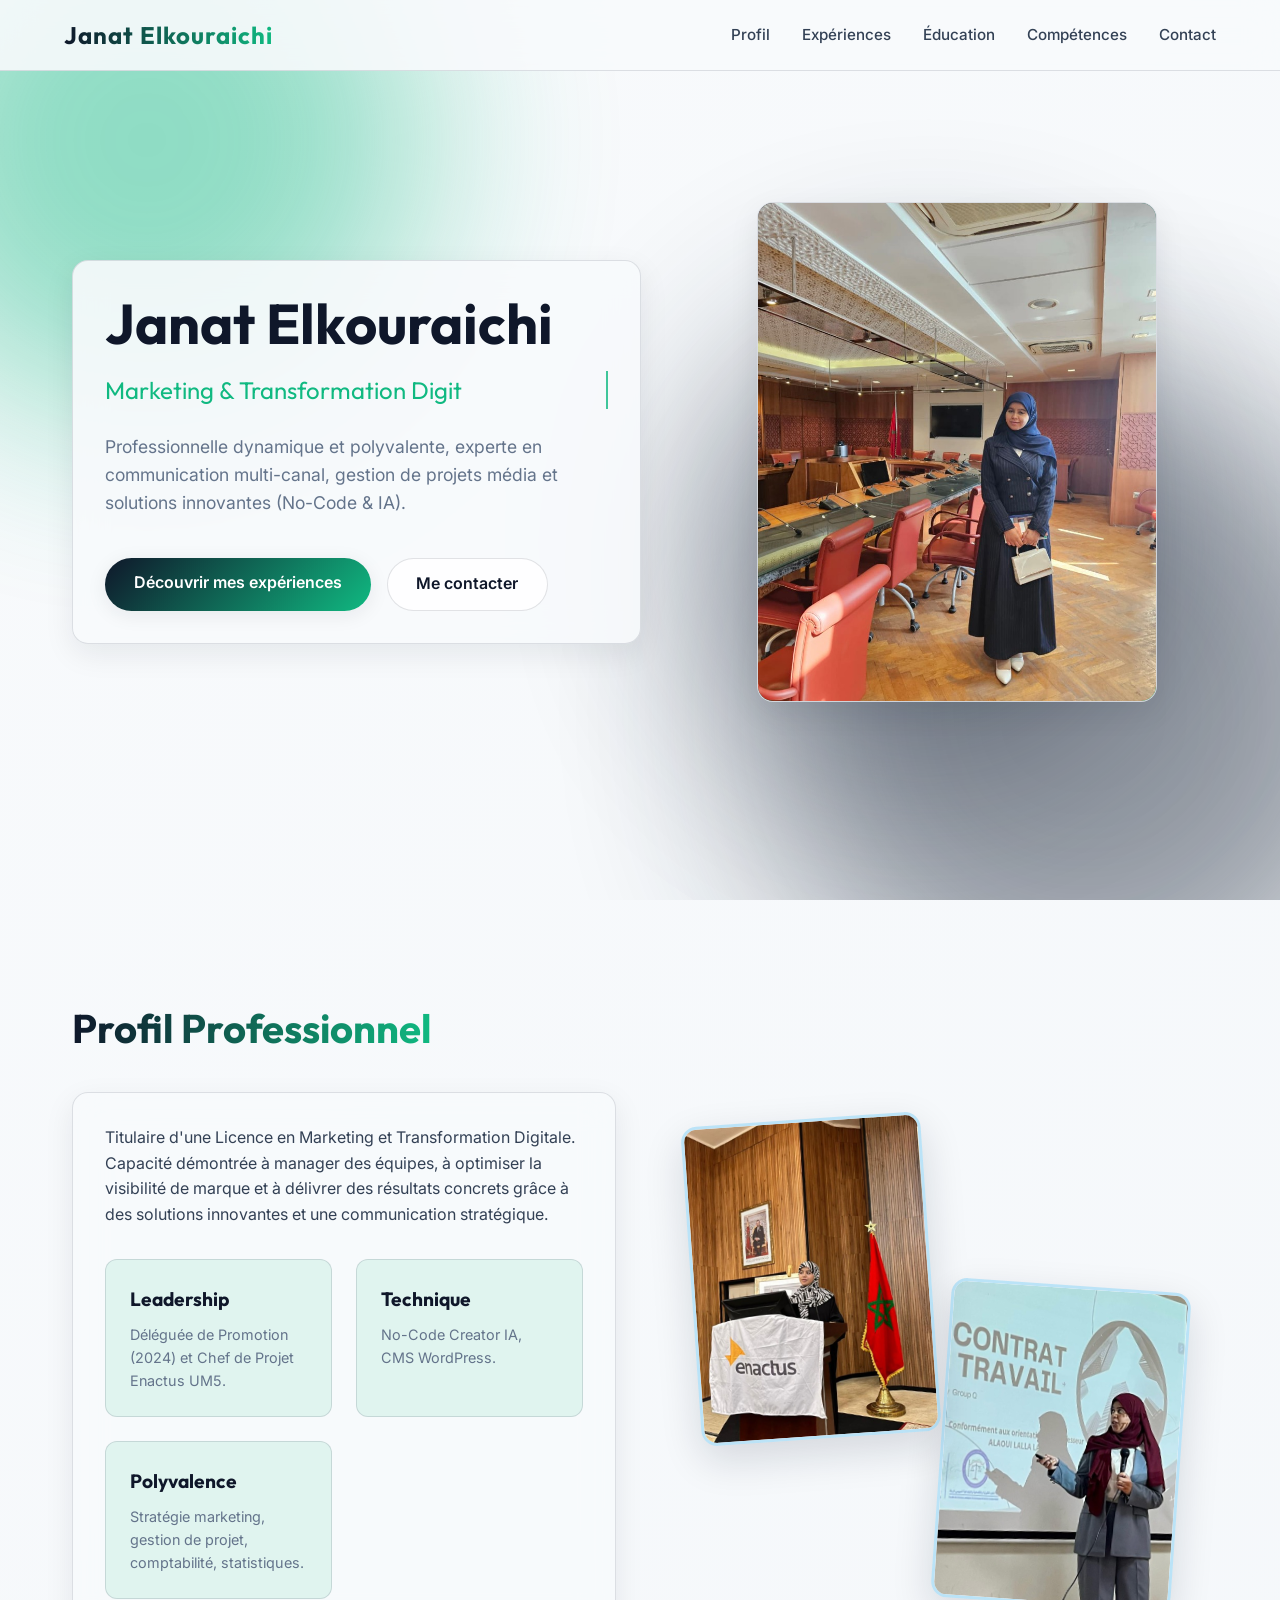
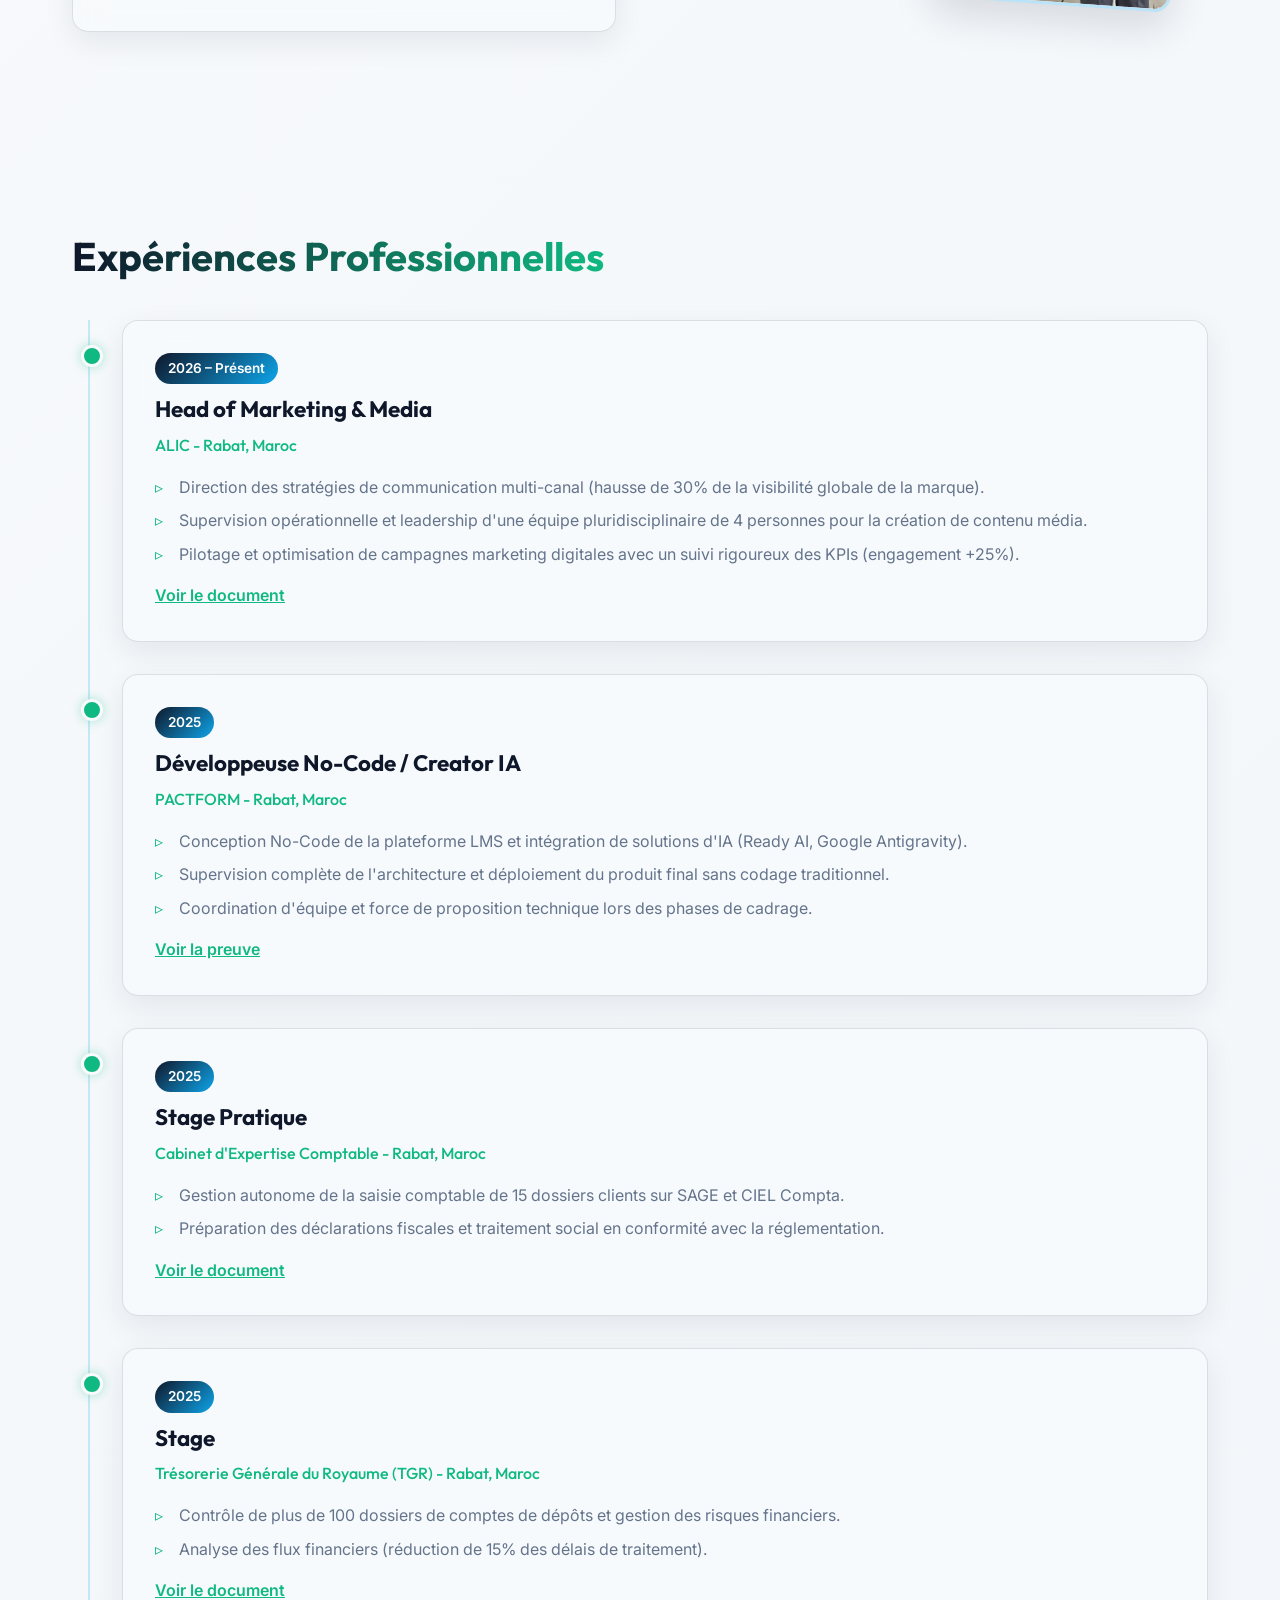
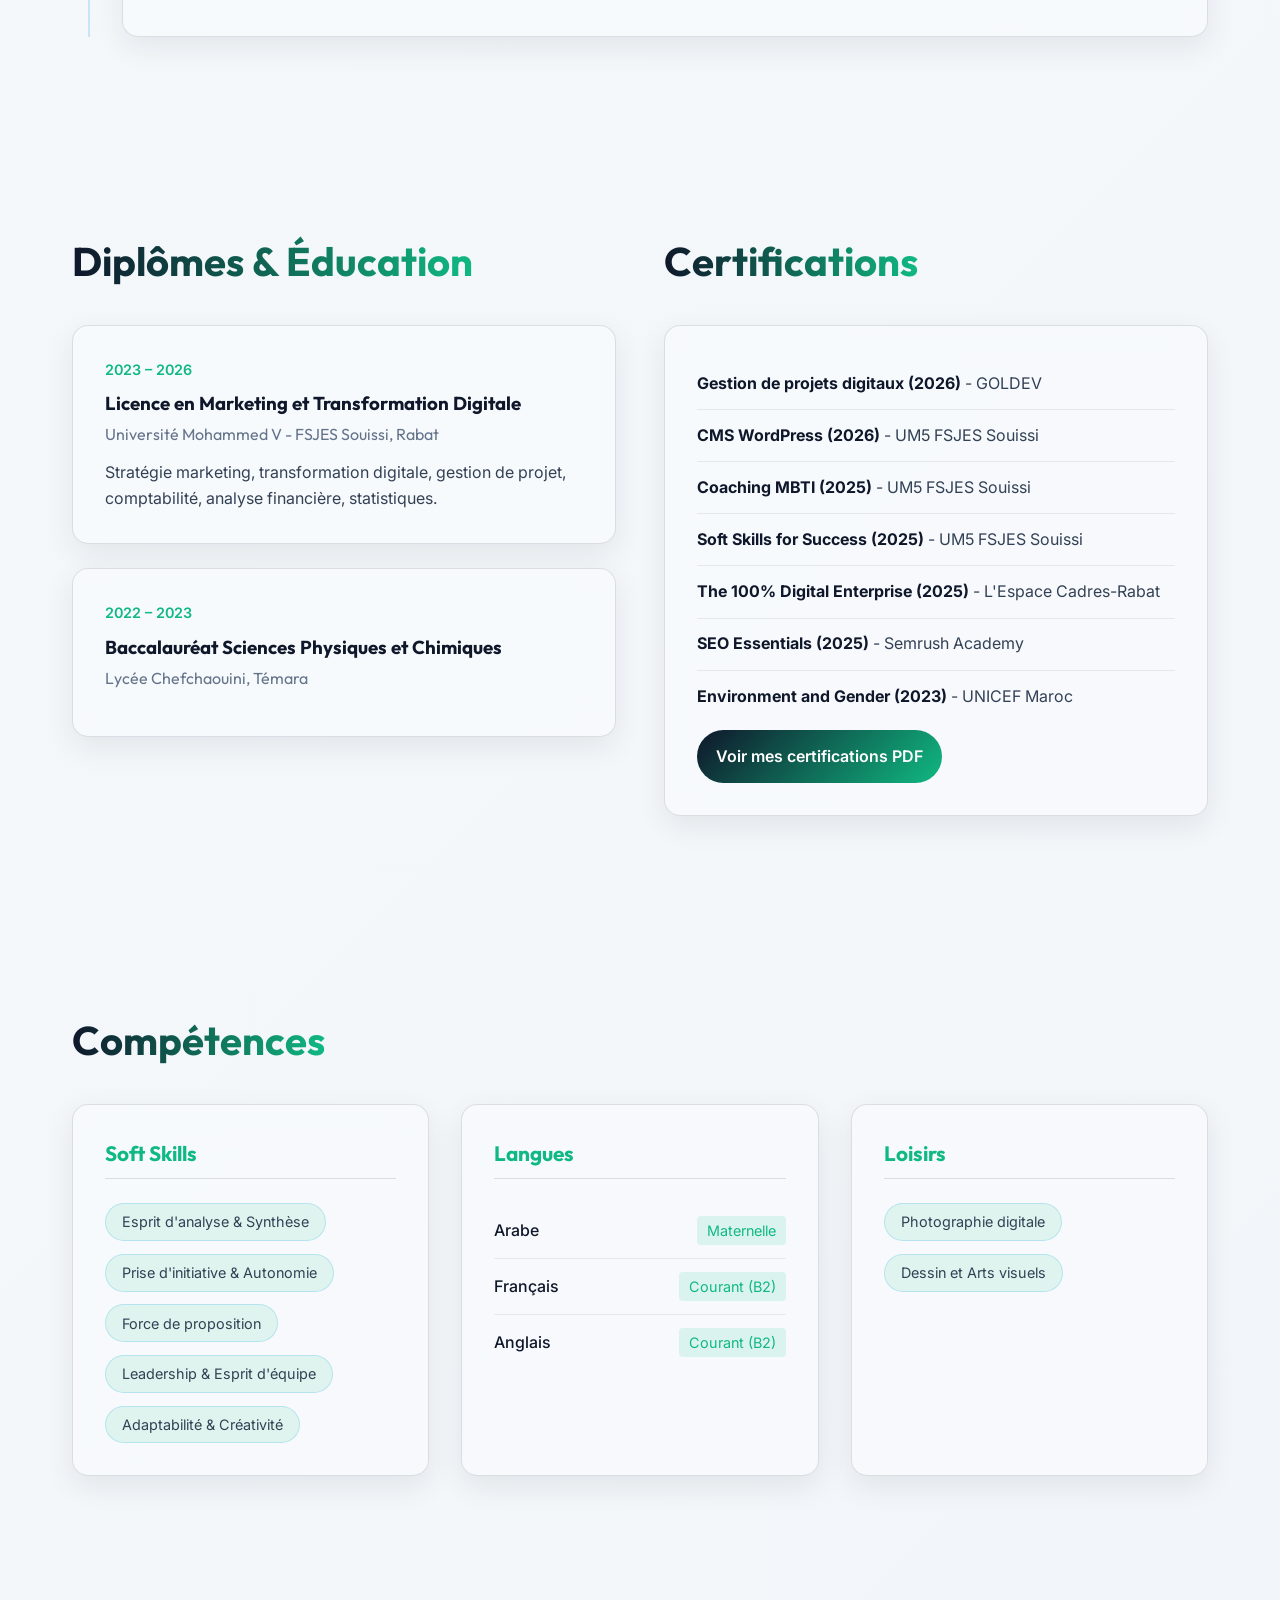
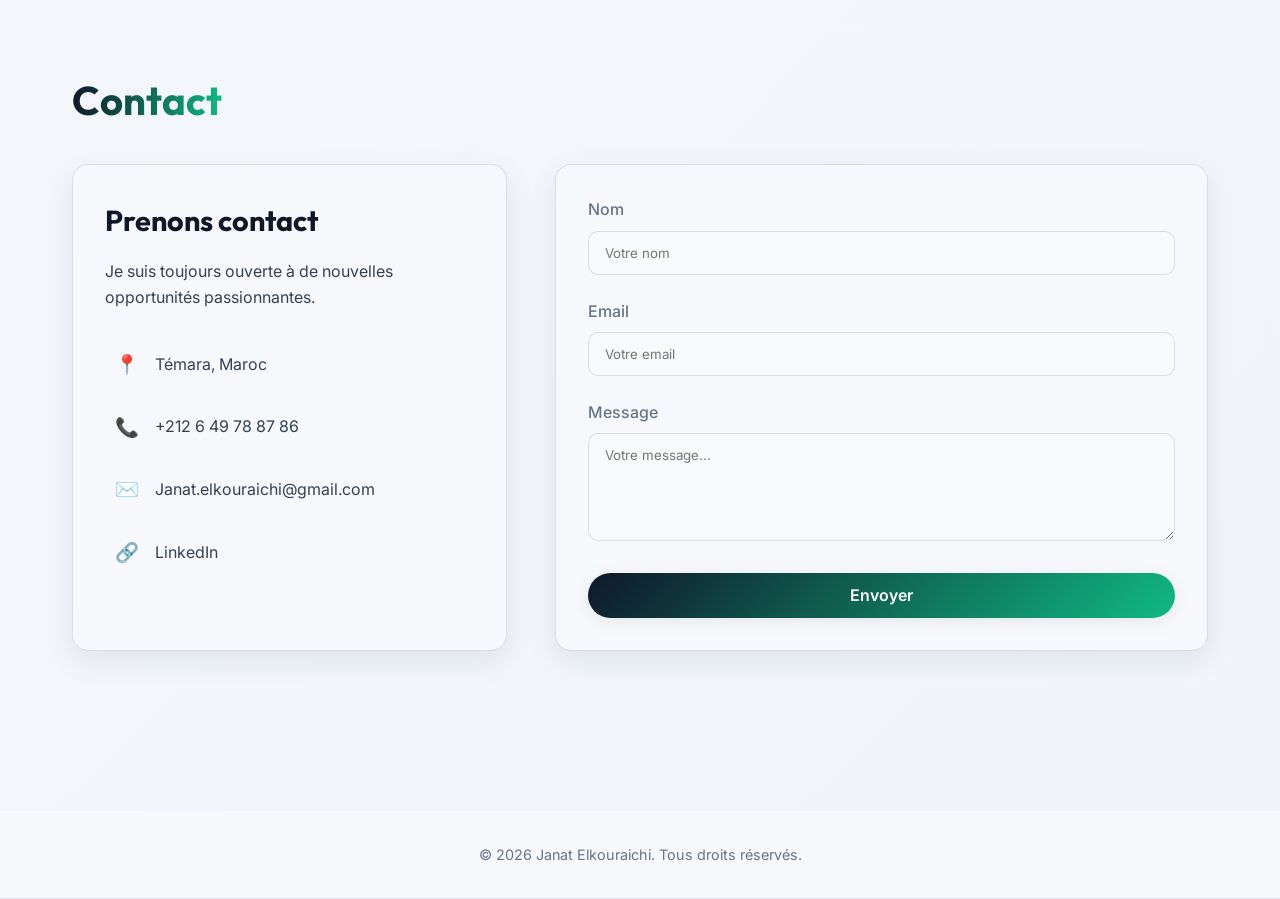
==== commit de70703c: "Restore the repository to the original site version and remove all recent custom changes." ====
--- a/index.html
+++ b/index.html
@@ -1,373 +1,282 @@
 <!DOCTYPE html>
 <html lang="fr">
-  <head>
-    <meta charset="UTF-8" />
-    <meta name="viewport" content="width=device-width, initial-scale=1.0" />
-    <meta
-      name="description"
-      content="Portfolio de Janat Elkouraichi — candidate au stage au Parlement, spécialisée en actions publiques, ingénierie financière et modernisation digitale."
-    />
-    <title>Janat Elkouraichi | Portfolio</title>
-    <link rel="preconnect" href="https://fonts.googleapis.com" />
-    <link rel="preconnect" href="https://fonts.gstatic.com" crossorigin />
-    <link
-      href="https://fonts.googleapis.com/css2?family=Manrope:wght@400;500;600;700;800&family=Cormorant+Garamond:wght@500;600;700&display=swap"
-      rel="stylesheet"
-    />
-    <link rel="stylesheet" href="style.css" />
-  </head>
-  <body>
-    <div class="page-glow glow-one"></div>
-    <div class="page-glow glow-two"></div>
-
-    <header class="site-header">
-      <nav class="site-nav" aria-label="Navigation principale">
-        <div class="nav-inner">
-          <a href="#top" class="brand" aria-label="Accueil">
-            <span class="brand-mark">JE</span>
-            <span class="brand-name">Janat Elkouraichi</span>
-          </a>
-
-          <div class="nav-links">
-            <a href="#about">Profil</a>
-            <a href="#experience">Expériences</a>
-            <a href="#formation">Formation</a>
-            <a href="#skills">Compétences</a>
-            <a href="#certifications">Certifications</a>
-            <a href="#contact">Contact</a>
-          </div>
-
-          <a href="#contact" class="nav-cta">Contact</a>
+<head>
+    <meta charset="UTF-8">
+    <meta name="viewport" content="width=device-width, initial-scale=1.0">
+    <title>Janat Elkouraichi - Portfolio</title>
+    <link rel="preconnect" href="https://fonts.googleapis.com">
+    <link rel="preconnect" href="https://fonts.gstatic.com" crossorigin>
+    <link href="https://fonts.googleapis.com/css2?family=Inter:wght@300;400;500;600;700&family=Outfit:wght@400;600;700&display=swap" rel="stylesheet">
+    <link rel="stylesheet" href="style.css">
+</head>
+<body>
+    <div class="background-elements">
+        <div class="blob blob-1"></div>
+        <div class="blob blob-2"></div>
+        <div class="blob blob-3"></div>
+    </div>
+
+    <nav class="navbar">
+        <div class="nav-container glass">
+            <a href="#" class="logo">Janat Elkouraichi</a>
+            <ul class="nav-links">
+                <li><a href="#about">Profil</a></li>
+                <li><a href="#experience">Expériences</a></li>
+                <li><a href="#education">Éducation</a></li>
+                <li><a href="#skills">Compétences</a></li>
+                <li><a href="#contact">Contact</a></li>
+            </ul>
         </div>
-      </nav>
-    </header>
-
-    <main>
-      <section id="top" class="hero section">
-        <div class="hero-copy reveal">
-          <p class="eyebrow">Candidate au Stage au Parlement</p>
-          <h1>Janat Elkouraichi</h1>
-          <p class="subtitle">Actions Publiques, Ingénierie Financière & Modernisation Digitale</p>
-
-          <p class="lede">
-            Étudiante en Master Management des Actions Publiques et Ingénierie Financière
-            Publique à l’UM5-FSJES Agdal. Je combine compétences en finance publique,
-            analyse des politiques publiques, communication institutionnelle et innovation
-            digitale pour contribuer à des projets publics plus efficaces, transparents et
-            orientés impact.
-          </p>
-
-          <div class="hero-actions">
-            <a href="#experience" class="button primary">Découvrir mon parcours</a>
-            <a href="mailto:Janat.elkouraichi@gmail.com" class="button secondary">Me contacter</a>
-          </div>
-
-          <div class="contact-inline">
-            <span>+212 6 49 78 87 86</span>
-            <span>Janat.elkouraichi@gmail.com</span>
-            <span>Témara, Maroc</span>
-          </div>
-        </div>
-
-        <div class="hero-visual reveal reveal-delay-1">
-          <div class="portrait-card">
-            <span class="status-badge">Disponible pour un stage</span>
-            <img src="profile.jpg" alt="Portrait de Janat Elkouraichi" />
-            <div class="floating-tag">Finance publique • IA • Gouvernance</div>
-          </div>
-        </div>
-      </section>
-
-      <section id="about" class="section">
-        <div class="section-heading reveal">
-          <p class="eyebrow">Profil</p>
-          <h2>Une approche professionnelle à la fois publique, analytique et orientée transformation.</h2>
-        </div>
-
-        <div class="about-grid">
-          <div class="story-panel reveal">
-            <p>
-              Étudiante en Master Management des Actions Publiques et Ingénierie Financier
-              Publique, je mets en synergie mes compétences en finance publique,
-              évaluation des politiques publiques, management, communication institutionnelle
-              et innovation digitale. Mon objectif est d’apporter une lecture stratégique des
-              enjeux publics et de contribuer à la modernisation des processus institutionnels.
-            </p>
-            <p>
-              Mon parcours, à la fois académique et professionnel, m’a permis de développer
-              une compréhension concrète des mécanismes de gestion publique, des risques
-              réglementaires et de la transformation numérique. Je souhaite participer aux
-              travaux administratifs et législatifs du Parlement du Royaume du Maroc afin de
-              soutenir des décisions publiques plus efficaces, plus transparentes et plus
-              centrées sur le citoyen.
-            </p>
-            <div class="signature">Janat Elkouraichi</div>
-          </div>
-
-          <div class="info-grid reveal reveal-delay-1">
-            <article class="info-card">
-              <span class="card-label">Analyse</span>
-              <h3>Finance publique</h3>
-              <p>Contrôle, flux financiers, conformité, gestion des risques et évaluation des dossiers publics.</p>
-            </article>
-
-            <article class="info-card">
-              <span class="card-label">Public</span>
-              <h3>Politiques publiques</h3>
-              <p>Évaluation des politiques, performance administrative, gouvernance et modernisation des services.</p>
-            </article>
-
-            <article class="info-card">
-              <span class="card-label">Digital</span>
-              <h3>IA & Civic Tech</h3>
-              <p>Projets IA, outils digitaux, communication institutionnelle et solutions orientées impact citoyen.</p>
-            </article>
-          </div>
-        </div>
-      </section>
-
-      <section id="experience" class="section">
-        <div class="section-heading reveal">
-          <p class="eyebrow">Expériences</p>
-          <h2>Un parcours de terrain en finance, administration et innovation digitale.</h2>
-        </div>
-
-        <div class="timeline">
-          <article class="timeline-item reveal">
-            <div class="timeline-date">2025</div>
-            <div class="timeline-card">
-              <h3>Stage Pratique</h3>
-              <div class="company">Trésorerie Générale du Royaume (TGR) • Rabat</div>
-              <ul>
-                <li>Contrôle et vérification réglementaire de plus de 100 dossiers de comptes de dépôts (CDAV/CDAT).</li>
-                <li>Traitement des incidents financiers et gestion des Avis à Tiers Détenteur (ATD).</li>
-                <li>Analyse des flux financiers ayant permis une réduction de 15 % des délais de traitement.</li>
-              </ul>
-            </div>
-          </article>
-
-          <article class="timeline-item reveal reveal-delay-1">
-            <div class="timeline-date">2025</div>
-            <div class="timeline-card">
-              <h3>Stage Pratique</h3>
-              <div class="company">Cabinet d’Expertise Comptable • Rabat</div>
-              <ul>
-                <li>Gestion autonome de la saisie comptable de 15 dossiers clients sur SAGE et CIEL.</li>
-                <li>Déclarations fiscales (TVA) et sociales (Paie, CNSS, IGR) conformes à la réglementation marocaine.</li>
-              </ul>
-            </div>
-          </article>
-
-          <article class="timeline-item reveal reveal-delay-2">
-            <div class="timeline-date">2025 – Présent</div>
-            <div class="timeline-card">
-              <h3>Head of Marketing & Media</h3>
-              <div class="company">ALIC • Rabat</div>
-              <ul>
-                <li>Direction de la stratégie de communication multicanal et suivi des performances (KPIs).</li>
-                <li>Supervision et encadrement d’une équipe pluridisciplinaire de 4 personnes.</li>
-                <li>Développement de contenus, storytelling institutionnel et optimisation de la visibilité de marque.</li>
-              </ul>
-            </div>
-          </article>
-
-          <article class="timeline-item reveal reveal-delay-3">
-            <div class="timeline-date">2025</div>
-            <div class="timeline-card">
-              <h3>Développeuse Vibe Coding / Creator AI</h3>
-              <div class="company">PACTFORMS.COM • Rabat</div>
-              <ul>
-                <li>Conception d’une plateforme LMS et intégration d’outils d’IA (Ready AI, Google Antigravity).</li>
-                <li>Participation à l’architecture, la logique produit et au déploiement de solutions numériques.</li>
-              </ul>
-            </div>
-          </article>
-        </div>
-      </section>
-
-      <section id="formation" class="section split-layout">
-        <div class="edu-panel reveal">
-          <div class="section-heading left-aligned">
-            <p class="eyebrow">Formation</p>
-            <h2>Parcours académique.</h2>
-          </div>
-
-          <div class="edu-list">
-            <article class="edu-item">
-              <span class="edu-year">2026 – Présent</span>
-              <h3>Master Management des Actions Publiques & Ingénierie Financière Publique</h3>
-              <p>UM5 - FSJES Agdal, Rabat</p>
-              <small>Finances publiques, droit parlementaire, évaluation des politiques publiques, contrôle de gestion public.</small>
-            </article>
-
-            <article class="edu-item">
-              <span class="edu-year">2023 – 2026</span>
-              <h3>Licence en Marketing et Transformation Digitale</h3>
-              <p>UM5 - FSJES Souissi, Rabat</p>
-              <small>Stratégie marketing, transformation digitale, gestion de projet, CMS et community management.</small>
-            </article>
-          </div>
-        </div>
-
-        <div class="cert-panel reveal reveal-delay-1">
-          <div class="section-heading left-aligned">
-            <p class="eyebrow">Engagement</p>
-            <h2>Leadership & implication citoyenne.</h2>
-          </div>
-
-          <ul class="engagement-list">
-            <li>
-              <strong>Déléguée de Promotion (2026)</strong>
-              <span>UM5 FSJES Souissi — porte-parole auprès de l’administration, gestion des plannings et médiation.</span>
-            </li>
-            <li>
-              <strong>Chef de Projet / Membre Actif (2025-2026)</strong>
-              <span>Enactus UM5 — business plans à impact social et compétitions de pitch.</span>
-            </li>
-          </ul>
-        </div>
-      </section>
-
-      <section id="skills" class="section">
-        <div class="section-heading reveal">
-          <p class="eyebrow">Compétences</p>
-          <h2>Des compétences clés, utiles à l’action publique, à la gestion et à l’innovation.</h2>
-        </div>
-
-        <div class="skill-grid">
-          <article class="skill-card reveal">
-            <h3>Compétences clés</h3>
-            <ul class="chip-list">
-              <li>Analyse financière publique</li>
-              <li>Évaluation des politiques publiques</li>
-              <li>Conformité & gestion des risques</li>
-              <li>Communication institutionnelle</li>
-              <li>Projets IA & Civic Tech</li>
-              <li>Leadership & esprit d'équipe</li>
-            </ul>
-          </article>
-
-          <article class="skill-card reveal reveal-delay-1">
-            <h3>Langues</h3>
-            <div class="language-list">
-              <div><span>Arabe</span><em>Maternelle</em></div>
-              <div><span>Français</span><em>Courant</em></div>
-              <div><span>Anglais</span><em>Courant</em></div>
-            </div>
-          </article>
-
-          <article class="skill-card reveal reveal-delay-2">
-            <h3>Centres d’intérêt</h3>
-            <ul class="chip-list">
-              <li>Volleyball</li>
-              <li>Arts visuels</li>
-              <li>Photographie</li>
-              <li>Lecture</li>
-            </ul>
-          </article>
-        </div>
-      </section>
-
-      <section id="certifications" class="section">
-        <div class="section-heading reveal">
-          <p class="eyebrow">Certifications</p>
-          <h2>Formations complémentaires qui renforcent mes compétences.</h2>
-        </div>
-
-        <div class="cert-grid">
-          <article class="cert-card reveal">
-            <span class="cert-year">2026</span>
-            <h3>AI Fundamentals</h3>
-            <p>Google</p>
-          </article>
-
-          <article class="cert-card reveal reveal-delay-1">
-            <span class="cert-year">2026</span>
-            <h3>Gestion de Projets Digitaux</h3>
-            <p>GOLDEV</p>
-          </article>
-
-          <article class="cert-card reveal reveal-delay-2">
-            <span class="cert-year">2026</span>
-            <h3>Advertising with Meta</h3>
-            <p>Meta</p>
-          </article>
-
-          <article class="cert-card reveal reveal-delay-3">
-            <span class="cert-year">2025</span>
-            <h3>SEO Essentials</h3>
-            <p>Semrush</p>
-          </article>
-
-          <article class="cert-card reveal reveal-delay-4">
-            <span class="cert-year">2023</span>
-            <h3>Environment & Gender</h3>
-            <p>UNICEF Maroc</p>
-          </article>
-        </div>
-      </section>
-
-      <section id="contact" class="section contact-section">
-        <div class="contact-shell">
-          <div class="contact-copy reveal">
-            <p class="eyebrow">Contact</p>
-            <h2>Travaillons ensemble sur des missions à impact public, institutionnel ou digital.</h2>
-            <p>
-              Je suis ouverte aux opportunités de stage, d’apprentissage, de collaboration ou
-              de mission dans les domaines de la gouvernance publique, de la finance publique,
-              de la communication institutionnelle et des solutions numériques à impact.
-            </p>
-
-            <div class="contact-details">
-              <div class="contact-row">
-                <span class="icon">📍</span>
-                <span>Témara, Maroc</span>
-              </div>
-              <div class="contact-row">
-                <span class="icon">📞</span>
-                <a href="tel:+212649788786">+212 6 49 78 87 86</a>
-              </div>
-              <div class="contact-row">
-                <span class="icon">✉️</span>
-                <a href="mailto:Janat.elkouraichi@gmail.com">Janat.elkouraichi@gmail.com</a>
-              </div>
-              <div class="contact-row">
-                <span class="icon">🔗</span>
-                <a href="https://linkedin.com/in/janat-elkouraichi" target="_blank" rel="noreferrer">linkedin.com/in/janat-elkouraichi</a>
-              </div>
-            </div>
-          </div>
-
-          <form id="contact-form" class="contact-form reveal reveal-delay-1" action="https://formspree.io/f/mvzenrpd" method="POST">
-            <div class="field-group">
-              <label for="name">Nom</label>
-              <input type="text" id="name" name="name" placeholder="Votre nom" required />
-            </div>
-
-            <div class="field-group">
-              <label for="email">Email</label>
-              <input type="email" id="email" name="email" placeholder="Votre adresse email" required />
-            </div>
-
-            <div class="field-group">
-              <label for="message">Message</label>
-              <textarea id="message" name="message" rows="5" placeholder="Votre message..." required></textarea>
-            </div>
-
-            <button type="submit" class="button primary full-width">Envoyer</button>
-            <div id="form-message" class="form-message" aria-live="polite"></div>
-          </form>
-        </div>
-      </section>
+    </nav>
+
+    <main id="top" class="container">
+        <!-- Hero Section -->
+        <section id="hero" class="hero section">
+            <div class="hero-content glass-card fade-in">
+                <h1>Janat Elkouraichi</h1>
+                <h2>Marketing & Transformation Digitale</h2>
+                <p>Professionnelle dynamique et polyvalente, experte en communication multi-canal, gestion de projets média et solutions innovantes (No-Code & IA).</p>
+                <div class="cta-buttons">
+                    <a href="#experience" class="btn btn-primary">Découvrir mes expériences</a>
+                    <a href="#contact" class="btn btn-secondary">Me contacter</a>
+                </div>
+            </div>
+            <div class="hero-image fade-in delay-1">
+                <div class="image-wrapper glass-card p-0">
+                   <!-- Photo of Janat -->
+                   <img src="profile.jpg" alt="Janat Elkouraichi" style="object-position: top;" />
+                </div>
+            </div>
+        </section>
+
+        <!-- About / Profile Section -->
+        <section id="about" class="section">
+            <div class="section-header fade-in">
+                <h2 class="title">Profil Professionnel</h2>
+            </div>
+            <div class="grid-2">
+                <div class="about-content glass-card fade-in delay-1">
+                    <p>Titulaire d'une Licence en Marketing et Transformation Digitale. Capacité démontrée à manager des équipes, à optimiser la visibilité de marque et à délivrer des résultats concrets grâce à des solutions innovantes et une communication stratégique.</p>
+                    
+                    <div class="about-highlights">
+                        <div class="highlight-item">
+                            <h3>Leadership</h3>
+                            <p>Déléguée de Promotion (2024) et Chef de Projet Enactus UM5.</p>
+                        </div>
+                        <div class="highlight-item">
+                            <h3>Technique</h3>
+                            <p>No-Code Creator IA, CMS WordPress.</p>
+                        </div>
+                        <div class="highlight-item">
+                            <h3>Polyvalence</h3>
+                            <p>Stratégie marketing, gestion de projet, comptabilité, statistiques.</p>
+                        </div>
+                    </div>
+                </div>
+                <div class="about-gallery fade-in delay-2">
+                    <img src="enactus.jpg" alt="Janat at Enactus" class="gallery-img img-1 float-anim">
+                    <img src="presentation.jpg" alt="Janat presenting" class="gallery-img img-2 float-anim delay-2">
+                </div>
+            </div>
+        </section>
+
+        <!-- Experience Section -->
+        <section id="experience" class="section">
+            <div class="section-header fade-in">
+                <h2 class="title">Expériences Professionnelles</h2>
+            </div>
+            <div class="timeline">
+                <div class="timeline-item glass-card fade-in delay-1">
+                    <div class="timeline-date">2026 – Présent</div>
+                    <h3 class="timeline-title">Head of Marketing & Media</h3>
+                    <h4 class="timeline-company">ALIC - Rabat, Maroc</h4>
+                    <ul>
+                        <li>Direction des stratégies de communication multi-canal (hausse de 30% de la visibilité globale de la marque).</li>
+                        <li>Supervision opérationnelle et leadership d'une équipe pluridisciplinaire de 4 personnes pour la création de contenu média.</li>
+                        <li>Pilotage et optimisation de campagnes marketing digitales avec un suivi rigoureux des KPIs (engagement +25%).</li>
+                    </ul>
+                    <p style="margin-top: 1rem;"><a href="https://drive.google.com/file/d/1-Y9lZAb0oGQHAtSRMPZthnnesTGtHN_x/view?usp=drivesdk" target="_blank" rel="noopener noreferrer" style="color: var(--accent); font-weight: 600;">Voir le document</a></p>
+                </div>
+                
+                <div class="timeline-item glass-card fade-in delay-2">
+                    <div class="timeline-date">2025</div>
+                    <h3 class="timeline-title">Développeuse No-Code / Creator IA</h3>
+                    <h4 class="timeline-company">PACTFORM - Rabat, Maroc</h4>
+                    <ul>
+                        <li>Conception No-Code de la plateforme LMS et intégration de solutions d'IA (Ready AI, Google Antigravity).</li>
+                        <li>Supervision complète de l'architecture et déploiement du produit final sans codage traditionnel.</li>
+                        <li>Coordination d'équipe et force de proposition technique lors des phases de cadrage.</li>
+                    </ul>
+                    <p style="margin-top: 1rem;"><a href="https://share.google/BtrpW6RFjWKvcVA5F" target="_blank" rel="noopener noreferrer" style="color: var(--accent); font-weight: 600;">Voir la preuve</a></p>
+                </div>
+
+                <div class="timeline-item glass-card fade-in delay-3">
+                    <div class="timeline-date">2025</div>
+                    <h3 class="timeline-title">Stage Pratique</h3>
+                    <h4 class="timeline-company">Cabinet d'Expertise Comptable - Rabat, Maroc</h4>
+                    <ul>
+                        <li>Gestion autonome de la saisie comptable de 15 dossiers clients sur SAGE et CIEL Compta.</li>
+                        <li>Préparation des déclarations fiscales et traitement social en conformité avec la réglementation.</li>
+                    </ul>
+                    <p style="margin-top: 1rem;"><a href="https://drive.google.com/file/d/1snNIpuvTlCOHzDoHXBgx4QS0AJBR9Tos/view?usp=drivesdk" target="_blank" rel="noopener noreferrer" style="color: var(--accent); font-weight: 600;">Voir le document</a></p>
+                </div>
+
+                 <div class="timeline-item glass-card fade-in delay-4">
+                    <div class="timeline-date">2025</div>
+                    <h3 class="timeline-title">Stage</h3>
+                    <h4 class="timeline-company">Trésorerie Générale du Royaume (TGR) - Rabat, Maroc</h4>
+                    <ul>
+                        <li>Contrôle de plus de 100 dossiers de comptes de dépôts et gestion des risques financiers.</li>
+                        <li>Analyse des flux financiers (réduction de 15% des délais de traitement).</li>
+                    </ul>
+                    <p style="margin-top: 1rem;"><a href="https://drive.google.com/file/d/1fC4jPIr0KGiK8JB4nSnR9Nqzl9_BOuJx/view?usp=sharing" target="_blank" rel="noopener noreferrer" style="color: var(--accent); font-weight: 600;">Voir le document</a></p>
+                </div>
+            </div>
+        </section>
+
+        <!-- Education & Certifications -->
+        <section id="education" class="section grid-2">
+            <div>
+                <div class="section-header fade-in">
+                    <h2 class="title">Diplômes & Éducation</h2>
+                </div>
+                <div class="education-list fade-in delay-1">
+                    <div class="edu-item glass-card">
+                        <div class="edu-year">2023 – 2026</div>
+                        <h3>Licence en Marketing et Transformation Digitale</h3>
+                        <h4>Université Mohammed V - FSJES Souissi, Rabat</h4>
+                        <p>Stratégie marketing, transformation digitale, gestion de projet, comptabilité, analyse financière, statistiques.</p>
+                    </div>
+                    <div class="edu-item glass-card">
+                        <div class="edu-year">2022 – 2023</div>
+                        <h3>Baccalauréat Sciences Physiques et Chimiques</h3>
+                        <h4>Lycée Chefchaouini, Témara</h4>
+                    </div>
+                </div>
+            </div>
+
+            <div>
+                <div class="section-header fade-in">
+                    <h2 class="title">Certifications</h2>
+                </div>
+                <div class="cert-list glass-card fade-in delay-2">
+                    <ul>
+                        <li><strong>Gestion de projets digitaux (2026)</strong> - GOLDEV</li>
+                        <li><strong>CMS WordPress (2026)</strong> - UM5 FSJES Souissi</li>
+                        <li><strong>Coaching MBTI (2025)</strong> - UM5 FSJES Souissi</li>
+                        <li><strong>Soft Skills for Success (2025)</strong> - UM5 FSJES Souissi</li>
+                        <li><strong>The 100% Digital Enterprise (2025)</strong> - L'Espace Cadres-Rabat</li>
+                        <li><strong>SEO Essentials (2025)</strong> - Semrush Academy</li>
+                        <li><strong>Environment and Gender (2023)</strong> - UNICEF Maroc</li>
+                    </ul>
+                    <a href="https://drive.google.com/drive/folders/15uvv-qBtk4iXQ_77C8LG5f-rL5Tu3Z-B" target="_blank" rel="noopener noreferrer" class="cert-link">
+                        Voir mes certifications PDF
+                    </a>
+                </div>
+            </div>
+        </section>
+
+        <!-- Skills Section -->
+        <section id="skills" class="section">
+            <div class="section-header fade-in">
+                <h2 class="title">Compétences</h2>
+            </div>
+            
+            <div class="skills-grid fade-in delay-1">
+                <div class="skill-category glass-card">
+                    <h3>Soft Skills</h3>
+                    <ul class="tag-list">
+                        <li class="tag">Esprit d'analyse & Synthèse</li>
+                        <li class="tag">Prise d'initiative & Autonomie</li>
+                        <li class="tag">Force de proposition</li>
+                        <li class="tag">Leadership & Esprit d'équipe</li>
+                        <li class="tag">Adaptabilité & Créativité</li>
+                    </ul>
+                </div>
+                
+                <div class="skill-category glass-card">
+                    <h3>Langues</h3>
+                    <div class="lang-item">
+                        <span class="lang-name">Arabe</span>
+                        <span class="lang-level">Maternelle</span>
+                    </div>
+                    <div class="lang-item">
+                        <span class="lang-name">Français</span>
+                        <span class="lang-level">Courant (B2)</span>
+                    </div>
+                    <div class="lang-item">
+                        <span class="lang-name">Anglais</span>
+                        <span class="lang-level">Courant (B2)</span>
+                    </div>
+                </div>
+
+                <div class="skill-category glass-card">
+                    <h3>Loisirs</h3>
+                    <ul class="tag-list">
+                        <li class="tag">Photographie digitale</li>
+                        <li class="tag">Dessin et Arts visuels</li>
+                    </ul>
+                </div>
+            </div>
+        </section>
+
+        <!-- Contact Section -->
+        <section id="contact" class="section">
+             <div class="section-header fade-in">
+                <h2 class="title">Contact</h2>
+            </div>
+            
+            <div class="contact-grid">
+                <div class="contact-info glass-card fade-in delay-1">
+                    <h3>Prenons contact</h3>
+                    <p>Je suis toujours ouverte à de nouvelles opportunités passionnantes.</p>
+                    
+                    <div class="contact-details">
+                        <div class="contact-row">
+                            <span class="icon">📍</span>
+                            <span>Témara, Maroc</span>
+                        </div>
+                        <div class="contact-row">
+                            <span class="icon">📞</span>
+                            <span>+212 6 49 78 87 86</span>
+                        </div>
+                        <div class="contact-row">
+                            <span class="icon">✉️</span>
+                            <a href="mailto:Janat.elkouraichi@gmail.com">Janat.elkouraichi@gmail.com</a>
+                        </div>
+                        <div class="contact-row">
+                            <span class="icon">🔗</span>
+                            <a href="https://linkedin.com/in/janat-elkouraichi" target="_blank">LinkedIn</a>
+                        </div>
+                    </div>
+                </div>
+
+                <form id="contact-form" class="contact-form glass-card fade-in delay-2" action="https://formspree.io/f/mvzenrpd" method="POST">
+                    <div class="form-group">
+                        <label for="name">Nom</label>
+                        <input type="text" id="name" name="name" placeholder="Votre nom" required>
+                    </div>
+                    <div class="form-group">
+                        <label for="email">Email</label>
+                        <input type="email" id="email" name="email" placeholder="Votre email" required>
+                    </div>
+                    <div class="form-group">
+                        <label for="message">Message</label>
+                        <textarea id="message" name="message" rows="5" placeholder="Votre message..." required></textarea>
+                    </div>
+                    <button type="submit" class="btn btn-primary w-full">Envoyer</button>
+                    <div id="form-message" class="form-message" role="status" aria-live="polite" style="display:none; margin-top:1rem; color: #16a34a;"></div>
+                </form>
+            </div>
+        </section>
     </main>
 
-    <footer class="site-footer">
-      <p>© 2026 Janat Elkouraichi</p>
-      <a href="#top">Retour en haut</a>
+    <footer class="footer glass">
+        <p>&copy; 2026 Janat Elkouraichi. Tous droits réservés.</p>
     </footer>
 
+    <a href="#top" class="back-to-top" aria-label="Retour en haut">↑</a>
+
     <script src="script.js"></script>
-  </body>
+</body>
 </html>
-
-
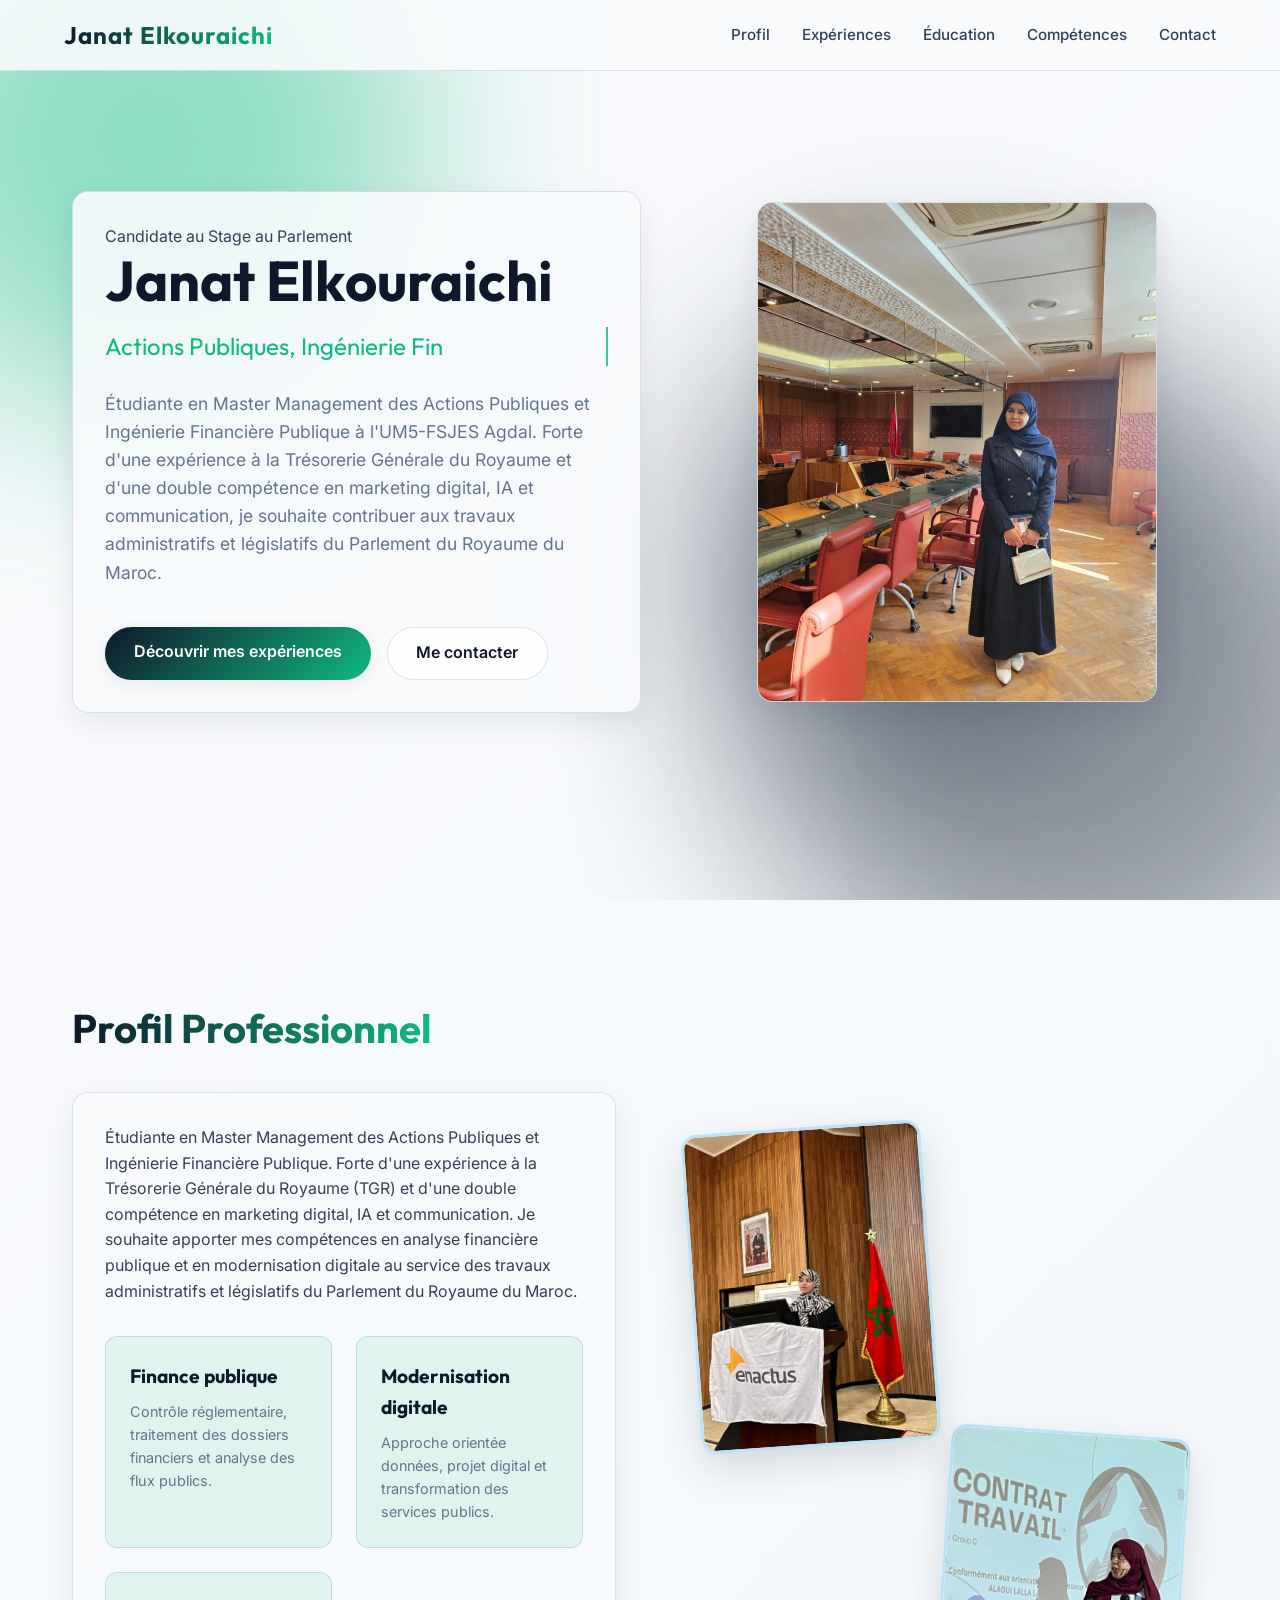
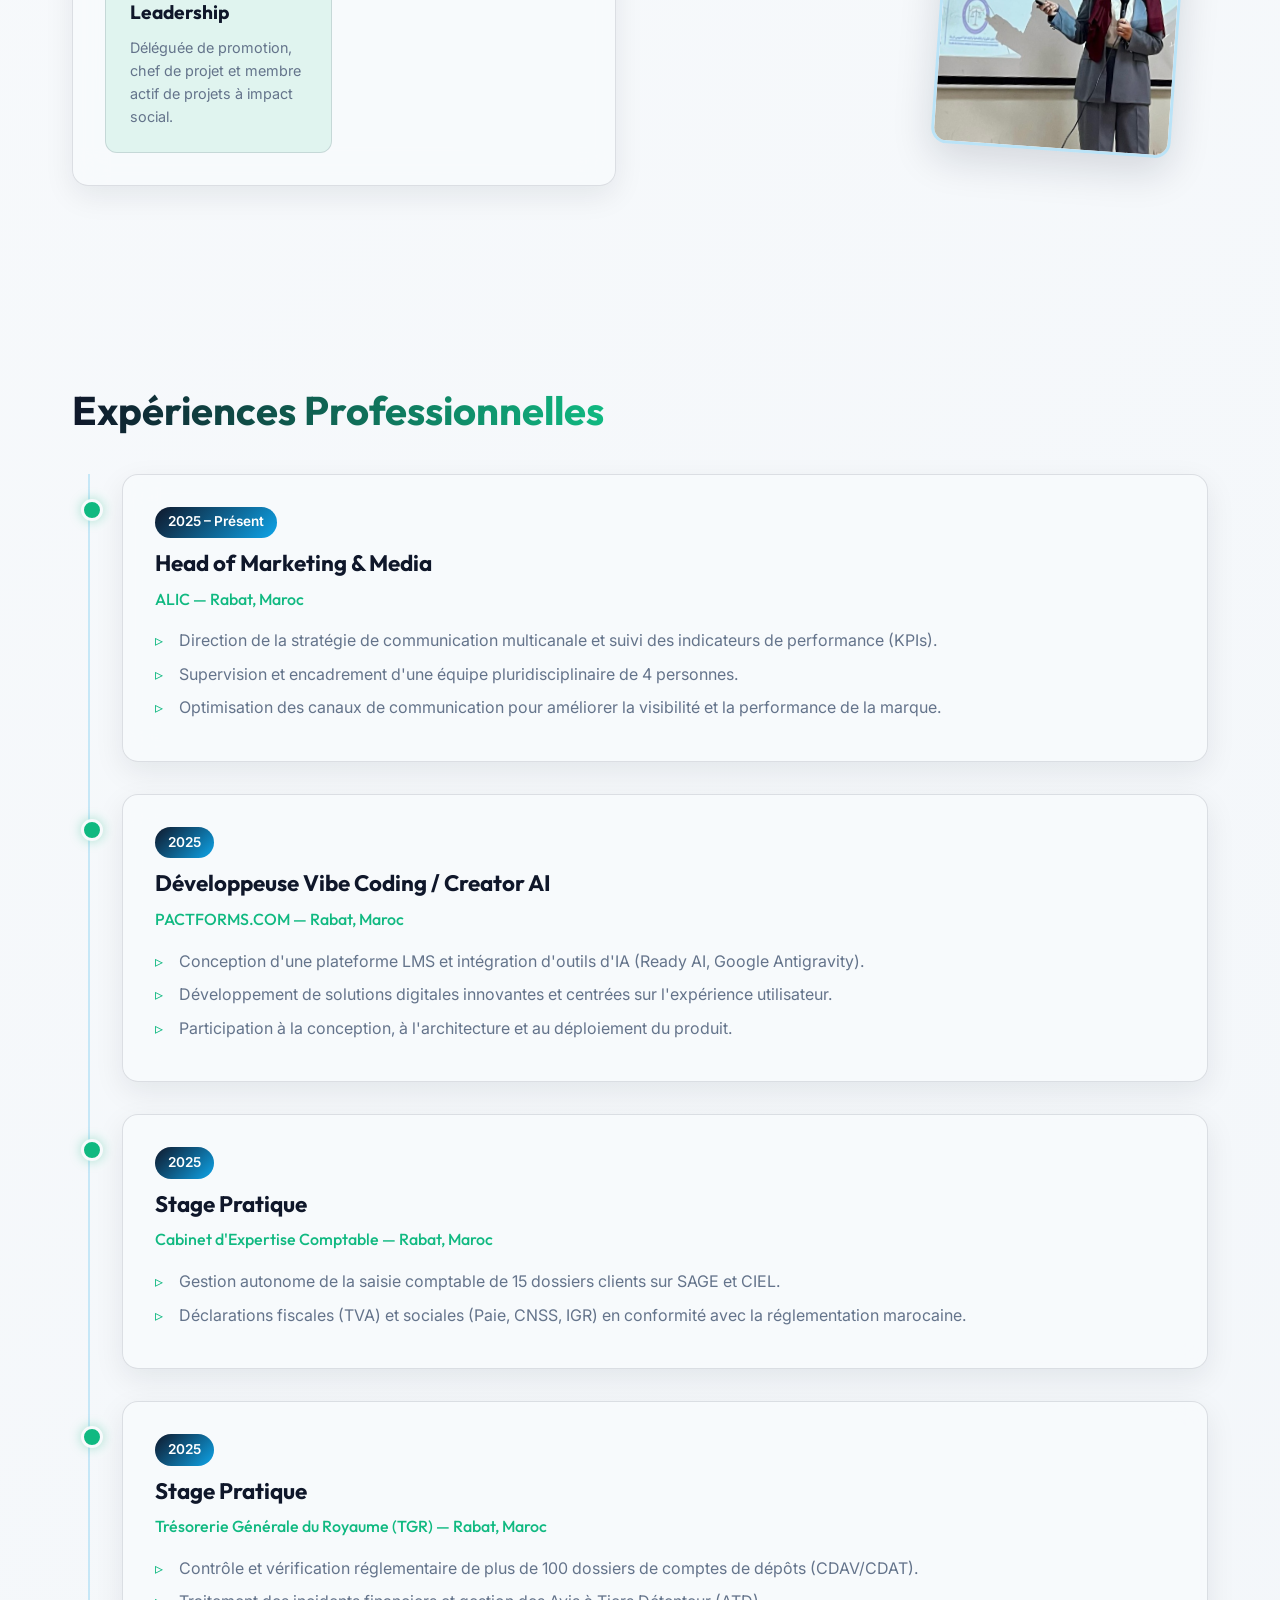
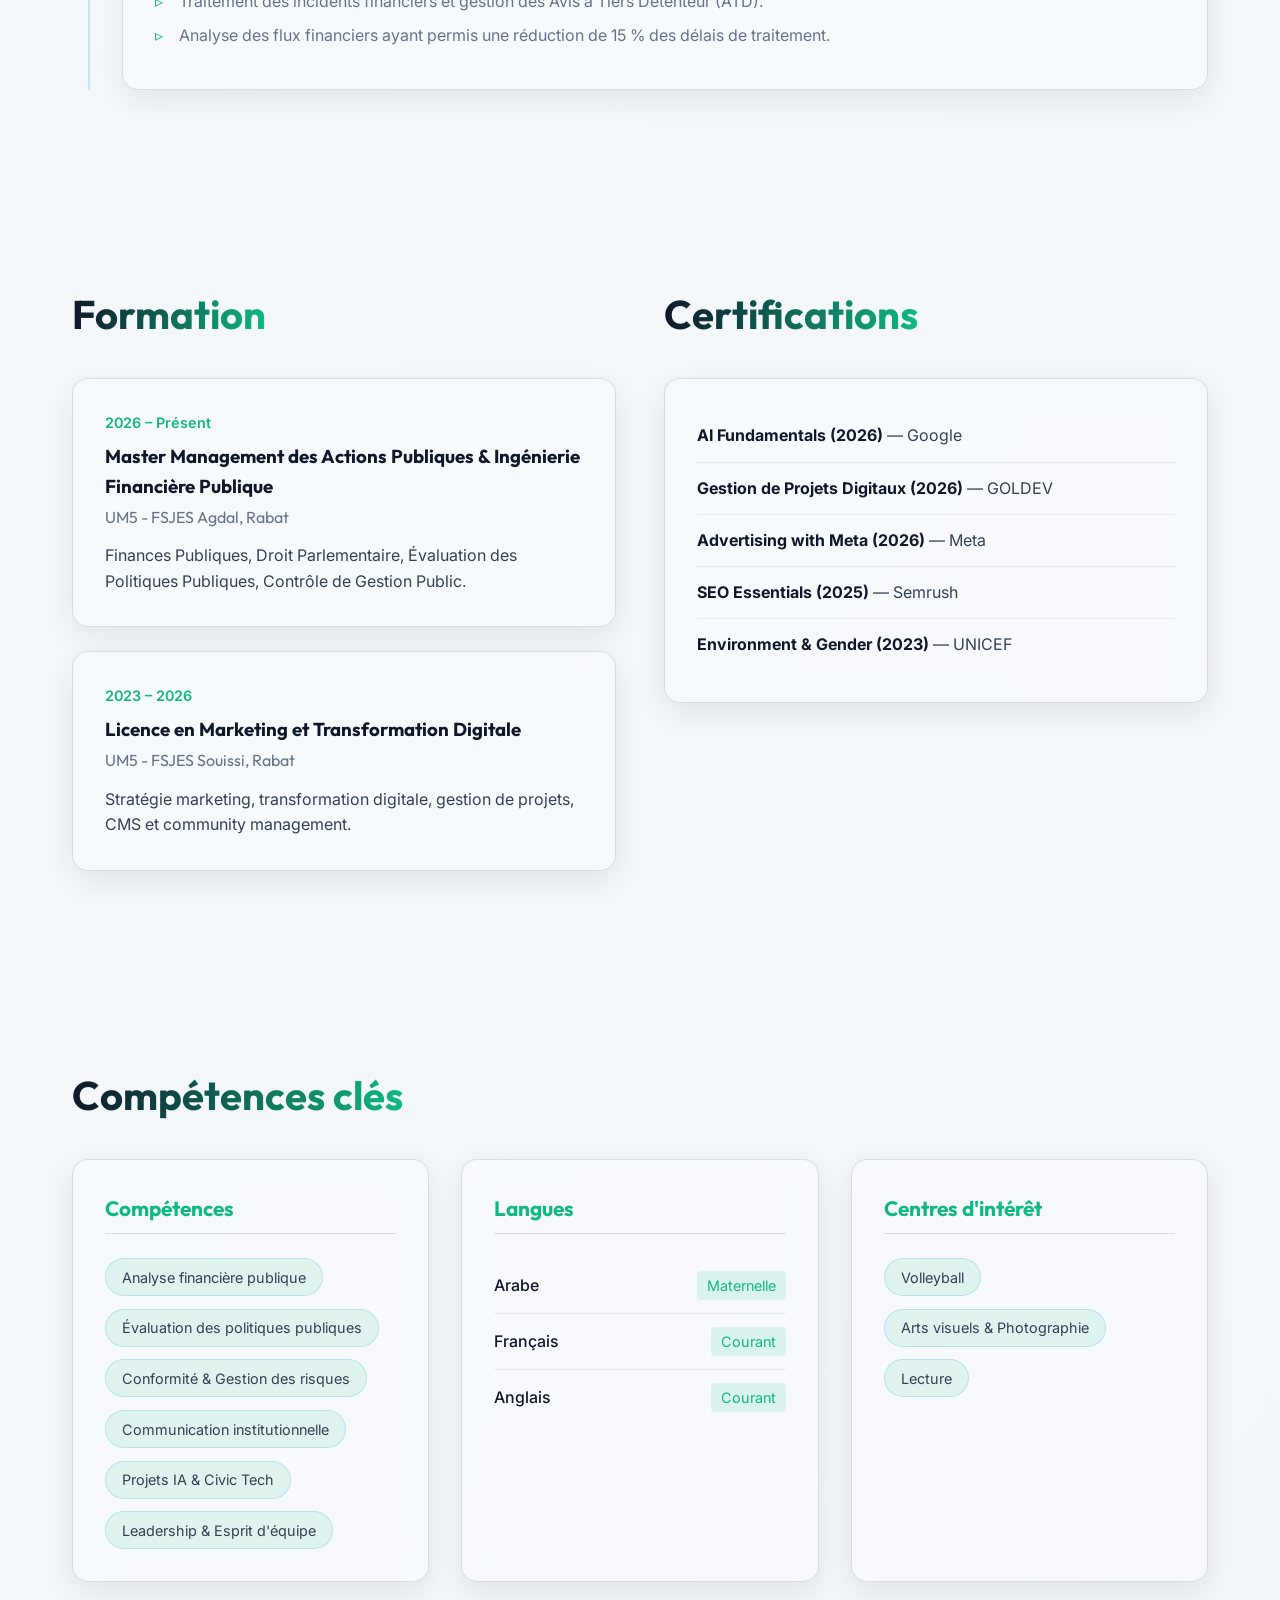
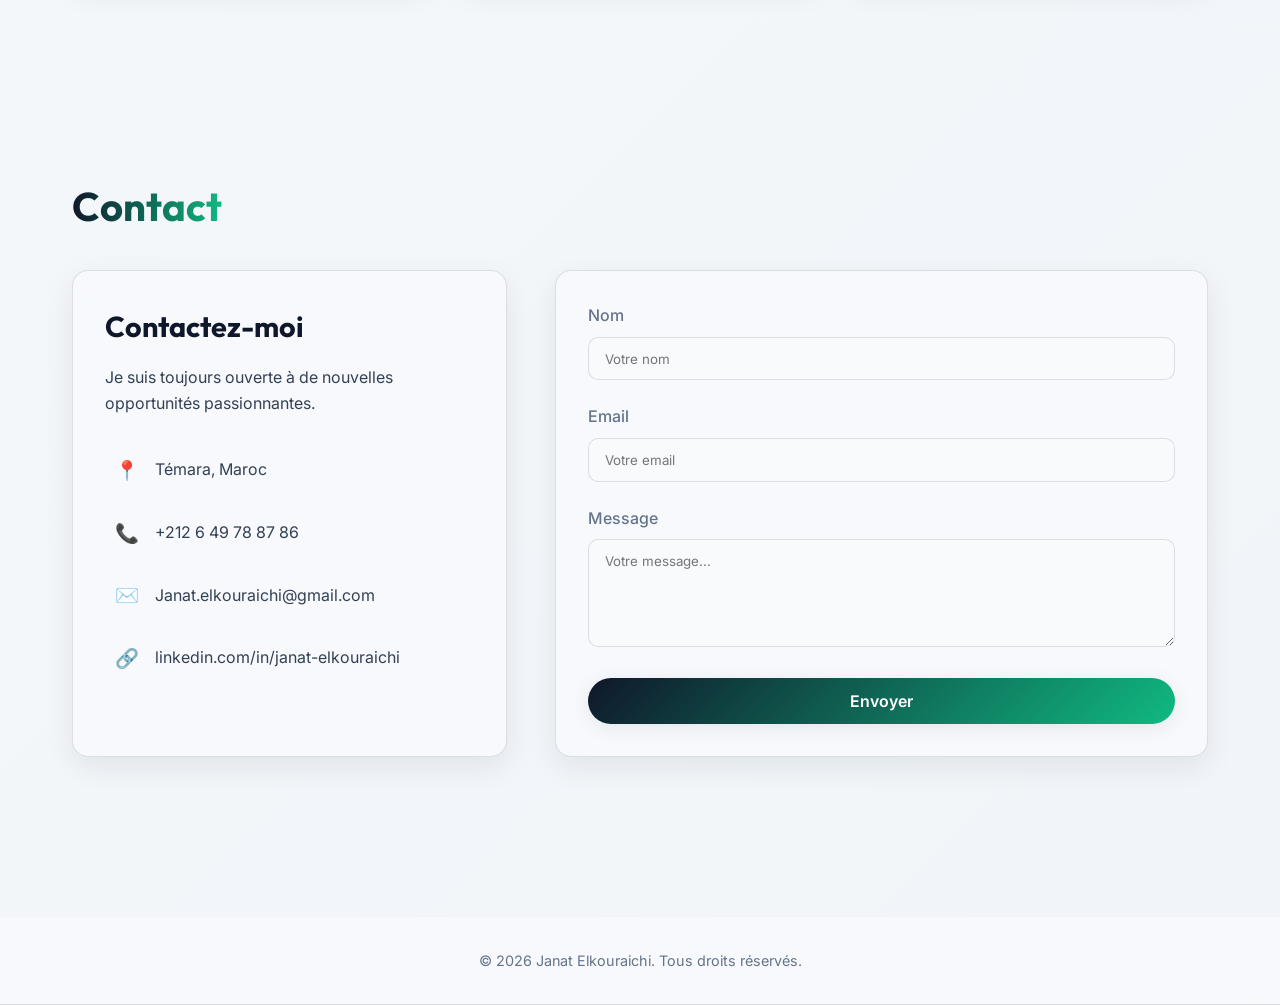
==== commit 4ed0979c: "Update the portfolio homepage to match the provided CV and institutional profile content." ====
--- a/index.html
+++ b/index.html
@@ -3,7 +3,8 @@
 <head>
     <meta charset="UTF-8">
     <meta name="viewport" content="width=device-width, initial-scale=1.0">
-    <title>Janat Elkouraichi - Portfolio</title>
+    <title>Janat Elkouraichi | Portfolio</title>
+    <meta name="description" content="Portfolio de Janat Elkouraichi — candidate au stage au Parlement, spécialisée en actions publiques, ingénierie financière et modernisation digitale.">
     <link rel="preconnect" href="https://fonts.googleapis.com">
     <link rel="preconnect" href="https://fonts.gstatic.com" crossorigin>
     <link href="https://fonts.googleapis.com/css2?family=Inter:wght@300;400;500;600;700&family=Outfit:wght@400;600;700&display=swap" rel="stylesheet">
@@ -18,7 +19,7 @@
 
     <nav class="navbar">
         <div class="nav-container glass">
-            <a href="#" class="logo">Janat Elkouraichi</a>
+            <a href="#top" class="logo">Janat Elkouraichi</a>
             <ul class="nav-links">
                 <li><a href="#about">Profil</a></li>
                 <li><a href="#experience">Expériences</a></li>
@@ -30,12 +31,12 @@
     </nav>
 
     <main id="top" class="container">
-        <!-- Hero Section -->
         <section id="hero" class="hero section">
             <div class="hero-content glass-card fade-in">
+                <span class="eyebrow">Candidate au Stage au Parlement</span>
                 <h1>Janat Elkouraichi</h1>
-                <h2>Marketing & Transformation Digitale</h2>
-                <p>Professionnelle dynamique et polyvalente, experte en communication multi-canal, gestion de projets média et solutions innovantes (No-Code & IA).</p>
+                <h2>Actions Publiques, Ingénierie Financière & Modernisation Digitale</h2>
+                <p>Étudiante en Master Management des Actions Publiques et Ingénierie Financière Publique à l'UM5-FSJES Agdal. Forte d'une expérience à la Trésorerie Générale du Royaume et d'une double compétence en marketing digital, IA et communication, je souhaite contribuer aux travaux administratifs et législatifs du Parlement du Royaume du Maroc.</p>
                 <div class="cta-buttons">
                     <a href="#experience" class="btn btn-primary">Découvrir mes expériences</a>
                     <a href="#contact" class="btn btn-secondary">Me contacter</a>
@@ -43,114 +44,109 @@
             </div>
             <div class="hero-image fade-in delay-1">
                 <div class="image-wrapper glass-card p-0">
-                   <!-- Photo of Janat -->
-                   <img src="profile.jpg" alt="Janat Elkouraichi" style="object-position: top;" />
-                </div>
-            </div>
-        </section>
-
-        <!-- About / Profile Section -->
+                    <img src="profile.jpg" alt="Janat Elkouraichi" style="object-position: top;" />
+                </div>
+            </div>
+        </section>
+
         <section id="about" class="section">
             <div class="section-header fade-in">
                 <h2 class="title">Profil Professionnel</h2>
             </div>
             <div class="grid-2">
                 <div class="about-content glass-card fade-in delay-1">
-                    <p>Titulaire d'une Licence en Marketing et Transformation Digitale. Capacité démontrée à manager des équipes, à optimiser la visibilité de marque et à délivrer des résultats concrets grâce à des solutions innovantes et une communication stratégique.</p>
-                    
+                    <p>Étudiante en Master Management des Actions Publiques et Ingénierie Financière Publique. Forte d'une expérience à la Trésorerie Générale du Royaume (TGR) et d'une double compétence en marketing digital, IA et communication. Je souhaite apporter mes compétences en analyse financière publique et en modernisation digitale au service des travaux administratifs et législatifs du Parlement du Royaume du Maroc.</p>
+
                     <div class="about-highlights">
                         <div class="highlight-item">
+                            <h3>Finance publique</h3>
+                            <p>Contrôle réglementaire, traitement des dossiers financiers et analyse des flux publics.</p>
+                        </div>
+                        <div class="highlight-item">
+                            <h3>Modernisation digitale</h3>
+                            <p>Approche orientée données, projet digital et transformation des services publics.</p>
+                        </div>
+                        <div class="highlight-item">
                             <h3>Leadership</h3>
-                            <p>Déléguée de Promotion (2024) et Chef de Projet Enactus UM5.</p>
-                        </div>
-                        <div class="highlight-item">
-                            <h3>Technique</h3>
-                            <p>No-Code Creator IA, CMS WordPress.</p>
-                        </div>
-                        <div class="highlight-item">
-                            <h3>Polyvalence</h3>
-                            <p>Stratégie marketing, gestion de projet, comptabilité, statistiques.</p>
-                        </div>
-                    </div>
-                </div>
+                            <p>Déléguée de promotion, chef de projet et membre actif de projets à impact social.</p>
+                        </div>
+                    </div>
+                </div>
+
                 <div class="about-gallery fade-in delay-2">
-                    <img src="enactus.jpg" alt="Janat at Enactus" class="gallery-img img-1 float-anim">
-                    <img src="presentation.jpg" alt="Janat presenting" class="gallery-img img-2 float-anim delay-2">
-                </div>
-            </div>
-        </section>
-
-        <!-- Experience Section -->
+                    <img src="enactus.jpg" alt="Janat à Enactus" class="gallery-img img-1 float-anim">
+                    <img src="presentation.jpg" alt="Janat en présentation" class="gallery-img img-2 float-anim delay-2">
+                </div>
+            </div>
+        </section>
+
         <section id="experience" class="section">
             <div class="section-header fade-in">
                 <h2 class="title">Expériences Professionnelles</h2>
             </div>
             <div class="timeline">
                 <div class="timeline-item glass-card fade-in delay-1">
-                    <div class="timeline-date">2026 – Présent</div>
+                    <div class="timeline-date">2025 – Présent</div>
                     <h3 class="timeline-title">Head of Marketing & Media</h3>
-                    <h4 class="timeline-company">ALIC - Rabat, Maroc</h4>
-                    <ul>
-                        <li>Direction des stratégies de communication multi-canal (hausse de 30% de la visibilité globale de la marque).</li>
-                        <li>Supervision opérationnelle et leadership d'une équipe pluridisciplinaire de 4 personnes pour la création de contenu média.</li>
-                        <li>Pilotage et optimisation de campagnes marketing digitales avec un suivi rigoureux des KPIs (engagement +25%).</li>
-                    </ul>
-                    <p style="margin-top: 1rem;"><a href="https://drive.google.com/file/d/1-Y9lZAb0oGQHAtSRMPZthnnesTGtHN_x/view?usp=drivesdk" target="_blank" rel="noopener noreferrer" style="color: var(--accent); font-weight: 600;">Voir le document</a></p>
-                </div>
-                
+                    <h4 class="timeline-company">ALIC — Rabat, Maroc</h4>
+                    <ul>
+                        <li>Direction de la stratégie de communication multicanale et suivi des indicateurs de performance (KPIs).</li>
+                        <li>Supervision et encadrement d'une équipe pluridisciplinaire de 4 personnes.</li>
+                        <li>Optimisation des canaux de communication pour améliorer la visibilité et la performance de la marque.</li>
+                    </ul>
+                </div>
+
                 <div class="timeline-item glass-card fade-in delay-2">
                     <div class="timeline-date">2025</div>
-                    <h3 class="timeline-title">Développeuse No-Code / Creator IA</h3>
-                    <h4 class="timeline-company">PACTFORM - Rabat, Maroc</h4>
-                    <ul>
-                        <li>Conception No-Code de la plateforme LMS et intégration de solutions d'IA (Ready AI, Google Antigravity).</li>
-                        <li>Supervision complète de l'architecture et déploiement du produit final sans codage traditionnel.</li>
-                        <li>Coordination d'équipe et force de proposition technique lors des phases de cadrage.</li>
-                    </ul>
-                    <p style="margin-top: 1rem;"><a href="https://share.google/BtrpW6RFjWKvcVA5F" target="_blank" rel="noopener noreferrer" style="color: var(--accent); font-weight: 600;">Voir la preuve</a></p>
+                    <h3 class="timeline-title">Développeuse Vibe Coding / Creator AI</h3>
+                    <h4 class="timeline-company">PACTFORMS.COM — Rabat, Maroc</h4>
+                    <ul>
+                        <li>Conception d'une plateforme LMS et intégration d'outils d'IA (Ready AI, Google Antigravity).</li>
+                        <li>Développement de solutions digitales innovantes et centrées sur l'expérience utilisateur.</li>
+                        <li>Participation à la conception, à l'architecture et au déploiement du produit.</li>
+                    </ul>
                 </div>
 
                 <div class="timeline-item glass-card fade-in delay-3">
                     <div class="timeline-date">2025</div>
                     <h3 class="timeline-title">Stage Pratique</h3>
-                    <h4 class="timeline-company">Cabinet d'Expertise Comptable - Rabat, Maroc</h4>
-                    <ul>
-                        <li>Gestion autonome de la saisie comptable de 15 dossiers clients sur SAGE et CIEL Compta.</li>
-                        <li>Préparation des déclarations fiscales et traitement social en conformité avec la réglementation.</li>
-                    </ul>
-                    <p style="margin-top: 1rem;"><a href="https://drive.google.com/file/d/1snNIpuvTlCOHzDoHXBgx4QS0AJBR9Tos/view?usp=drivesdk" target="_blank" rel="noopener noreferrer" style="color: var(--accent); font-weight: 600;">Voir le document</a></p>
-                </div>
-
-                 <div class="timeline-item glass-card fade-in delay-4">
+                    <h4 class="timeline-company">Cabinet d'Expertise Comptable — Rabat, Maroc</h4>
+                    <ul>
+                        <li>Gestion autonome de la saisie comptable de 15 dossiers clients sur SAGE et CIEL.</li>
+                        <li>Déclarations fiscales (TVA) et sociales (Paie, CNSS, IGR) en conformité avec la réglementation marocaine.</li>
+                    </ul>
+                </div>
+
+                <div class="timeline-item glass-card fade-in delay-4">
                     <div class="timeline-date">2025</div>
-                    <h3 class="timeline-title">Stage</h3>
-                    <h4 class="timeline-company">Trésorerie Générale du Royaume (TGR) - Rabat, Maroc</h4>
-                    <ul>
-                        <li>Contrôle de plus de 100 dossiers de comptes de dépôts et gestion des risques financiers.</li>
-                        <li>Analyse des flux financiers (réduction de 15% des délais de traitement).</li>
-                    </ul>
-                    <p style="margin-top: 1rem;"><a href="https://drive.google.com/file/d/1fC4jPIr0KGiK8JB4nSnR9Nqzl9_BOuJx/view?usp=sharing" target="_blank" rel="noopener noreferrer" style="color: var(--accent); font-weight: 600;">Voir le document</a></p>
-                </div>
-            </div>
-        </section>
-
-        <!-- Education & Certifications -->
+                    <h3 class="timeline-title">Stage Pratique</h3>
+                    <h4 class="timeline-company">Trésorerie Générale du Royaume (TGR) — Rabat, Maroc</h4>
+                    <ul>
+                        <li>Contrôle et vérification réglementaire de plus de 100 dossiers de comptes de dépôts (CDAV/CDAT).</li>
+                        <li>Traitement des incidents financiers et gestion des Avis à Tiers Détenteur (ATD).</li>
+                        <li>Analyse des flux financiers ayant permis une réduction de 15 % des délais de traitement.</li>
+                    </ul>
+                </div>
+            </div>
+        </section>
+
         <section id="education" class="section grid-2">
             <div>
                 <div class="section-header fade-in">
-                    <h2 class="title">Diplômes & Éducation</h2>
+                    <h2 class="title">Formation</h2>
                 </div>
                 <div class="education-list fade-in delay-1">
+                    <div class="edu-item glass-card">
+                        <div class="edu-year">2026 – Présent</div>
+                        <h3>Master Management des Actions Publiques & Ingénierie Financière Publique</h3>
+                        <h4>UM5 - FSJES Agdal, Rabat</h4>
+                        <p>Finances Publiques, Droit Parlementaire, Évaluation des Politiques Publiques, Contrôle de Gestion Public.</p>
+                    </div>
                     <div class="edu-item glass-card">
                         <div class="edu-year">2023 – 2026</div>
                         <h3>Licence en Marketing et Transformation Digitale</h3>
-                        <h4>Université Mohammed V - FSJES Souissi, Rabat</h4>
-                        <p>Stratégie marketing, transformation digitale, gestion de projet, comptabilité, analyse financière, statistiques.</p>
-                    </div>
-                    <div class="edu-item glass-card">
-                        <div class="edu-year">2022 – 2023</div>
-                        <h3>Baccalauréat Sciences Physiques et Chimiques</h3>
-                        <h4>Lycée Chefchaouini, Témara</h4>
+                        <h4>UM5 - FSJES Souissi, Rabat</h4>
+                        <p>Stratégie marketing, transformation digitale, gestion de projets, CMS et community management.</p>
                     </div>
                 </div>
             </div>
@@ -161,39 +157,34 @@
                 </div>
                 <div class="cert-list glass-card fade-in delay-2">
                     <ul>
-                        <li><strong>Gestion de projets digitaux (2026)</strong> - GOLDEV</li>
-                        <li><strong>CMS WordPress (2026)</strong> - UM5 FSJES Souissi</li>
-                        <li><strong>Coaching MBTI (2025)</strong> - UM5 FSJES Souissi</li>
-                        <li><strong>Soft Skills for Success (2025)</strong> - UM5 FSJES Souissi</li>
-                        <li><strong>The 100% Digital Enterprise (2025)</strong> - L'Espace Cadres-Rabat</li>
-                        <li><strong>SEO Essentials (2025)</strong> - Semrush Academy</li>
-                        <li><strong>Environment and Gender (2023)</strong> - UNICEF Maroc</li>
-                    </ul>
-                    <a href="https://drive.google.com/drive/folders/15uvv-qBtk4iXQ_77C8LG5f-rL5Tu3Z-B" target="_blank" rel="noopener noreferrer" class="cert-link">
-                        Voir mes certifications PDF
-                    </a>
-                </div>
-            </div>
-        </section>
-
-        <!-- Skills Section -->
+                        <li><strong>AI Fundamentals (2026)</strong> — Google</li>
+                        <li><strong>Gestion de Projets Digitaux (2026)</strong> — GOLDEV</li>
+                        <li><strong>Advertising with Meta (2026)</strong> — Meta</li>
+                        <li><strong>SEO Essentials (2025)</strong> — Semrush</li>
+                        <li><strong>Environment & Gender (2023)</strong> — UNICEF</li>
+                    </ul>
+                </div>
+            </div>
+        </section>
+
         <section id="skills" class="section">
             <div class="section-header fade-in">
-                <h2 class="title">Compétences</h2>
-            </div>
-            
+                <h2 class="title">Compétences clés</h2>
+            </div>
+
             <div class="skills-grid fade-in delay-1">
                 <div class="skill-category glass-card">
-                    <h3>Soft Skills</h3>
+                    <h3>Compétences</h3>
                     <ul class="tag-list">
-                        <li class="tag">Esprit d'analyse & Synthèse</li>
-                        <li class="tag">Prise d'initiative & Autonomie</li>
-                        <li class="tag">Force de proposition</li>
+                        <li class="tag">Analyse financière publique</li>
+                        <li class="tag">Évaluation des politiques publiques</li>
+                        <li class="tag">Conformité & Gestion des risques</li>
+                        <li class="tag">Communication institutionnelle</li>
+                        <li class="tag">Projets IA & Civic Tech</li>
                         <li class="tag">Leadership & Esprit d'équipe</li>
-                        <li class="tag">Adaptabilité & Créativité</li>
-                    </ul>
-                </div>
-                
+                    </ul>
+                </div>
+
                 <div class="skill-category glass-card">
                     <h3>Langues</h3>
                     <div class="lang-item">
@@ -202,35 +193,35 @@
                     </div>
                     <div class="lang-item">
                         <span class="lang-name">Français</span>
-                        <span class="lang-level">Courant (B2)</span>
+                        <span class="lang-level">Courant</span>
                     </div>
                     <div class="lang-item">
                         <span class="lang-name">Anglais</span>
-                        <span class="lang-level">Courant (B2)</span>
+                        <span class="lang-level">Courant</span>
                     </div>
                 </div>
 
                 <div class="skill-category glass-card">
-                    <h3>Loisirs</h3>
+                    <h3>Centres d'intérêt</h3>
                     <ul class="tag-list">
-                        <li class="tag">Photographie digitale</li>
-                        <li class="tag">Dessin et Arts visuels</li>
-                    </ul>
-                </div>
-            </div>
-        </section>
-
-        <!-- Contact Section -->
+                        <li class="tag">Volleyball</li>
+                        <li class="tag">Arts visuels & Photographie</li>
+                        <li class="tag">Lecture</li>
+                    </ul>
+                </div>
+            </div>
+        </section>
+
         <section id="contact" class="section">
-             <div class="section-header fade-in">
+            <div class="section-header fade-in">
                 <h2 class="title">Contact</h2>
             </div>
-            
+
             <div class="contact-grid">
                 <div class="contact-info glass-card fade-in delay-1">
-                    <h3>Prenons contact</h3>
+                    <h3>Contactez-moi</h3>
                     <p>Je suis toujours ouverte à de nouvelles opportunités passionnantes.</p>
-                    
+
                     <div class="contact-details">
                         <div class="contact-row">
                             <span class="icon">📍</span>
@@ -246,7 +237,7 @@
                         </div>
                         <div class="contact-row">
                             <span class="icon">🔗</span>
-                            <a href="https://linkedin.com/in/janat-elkouraichi" target="_blank">LinkedIn</a>
+                            <a href="https://linkedin.com/in/janat-elkouraichi" target="_blank" rel="noopener noreferrer">linkedin.com/in/janat-elkouraichi</a>
                         </div>
                     </div>
                 </div>
